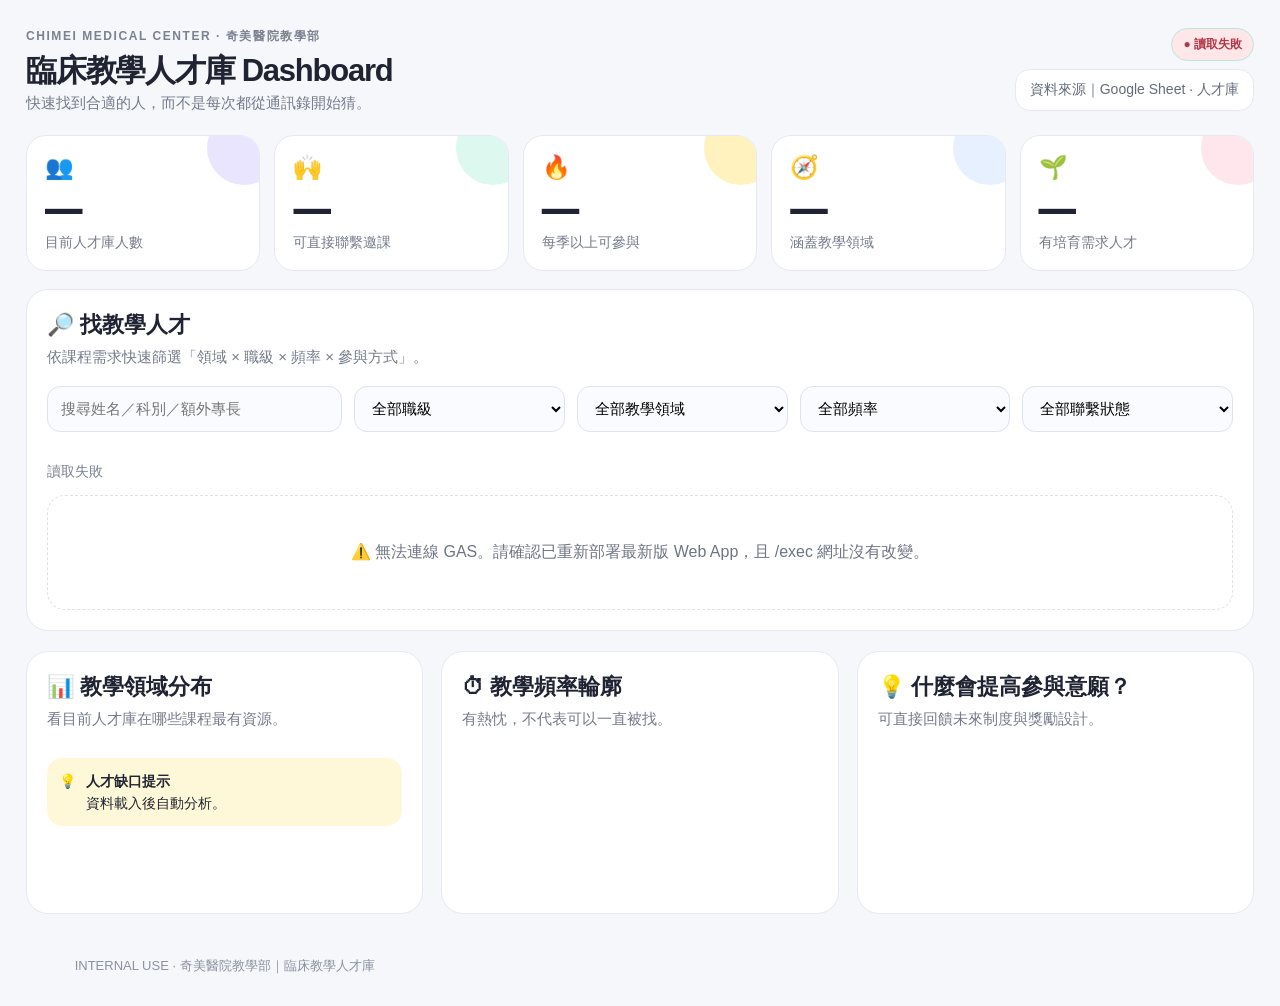
==== Dashboard.html @ 9d1da8ea "Create Dashboard.html" ====
<!doctype html>
<html lang="zh-Hant">
<head>
<meta charset="utf-8">
<meta name="viewport" content="width=device-width,initial-scale=1">
<title>臨床教學人才庫 Dashboard｜奇美醫院教學部</title>
<style>
:root{--bg:#f5f7fb;--card:#fff;--ink:#202432;--muted:#747b8a;--line:#e6e9f1;--pink:#ff5f87;--yellow:#ffd84d;--purple:#8b78ff;--blue:#659cff;--green:#3bbf93}
*{box-sizing:border-box}body{margin:0;background:var(--bg);color:var(--ink);font-family:-apple-system,BlinkMacSystemFont,"Noto Sans TC","PingFang TC","Microsoft JhengHei",sans-serif}button,input,select{font:inherit}
.shell{max-width:1500px;margin:auto;padding:26px}.topbar{display:flex;align-items:center;justify-content:space-between;gap:20px;margin-bottom:22px}.brand small{font-size:12px;letter-spacing:.13em;color:#7b8190;font-weight:800}.brand h1{font-size:31px;letter-spacing:-.04em;margin:5px 0 2px}.brand p{margin:0;color:var(--muted)}.sync{background:#fff;border:1px solid var(--line);border-radius:15px;padding:11px 14px;color:#646b79;font-size:13px}.live{display:inline-flex;align-items:center;gap:7px;background:#ddf8ef;color:#137e61;border:1px solid #b9e8d8;border-radius:999px;padding:7px 11px;font-weight:850;font-size:12px}
.kpis{display:grid;grid-template-columns:repeat(5,1fr);gap:14px;margin-bottom:18px}.kpi{background:#fff;border:1px solid var(--line);border-radius:20px;padding:18px;position:relative;overflow:hidden}.kpi:after{content:"";position:absolute;width:74px;height:74px;border-radius:50%;right:-22px;top:-25px;background:var(--tint,#f3edff)}.kpi .icon{font-size:23px}.kpi .num{font-size:34px;font-weight:950;letter-spacing:-.04em;margin:8px 0 1px}.kpi .lbl{color:var(--muted);font-size:13px}
.main{display:grid;grid-template-columns:1fr;gap:20px}.card{background:#fff;border:1px solid var(--line);border-radius:22px;padding:20px}.card h2{margin:0;font-size:19px}.card .desc{color:var(--muted);font-size:13px;margin:5px 0 17px}.filters{display:grid;grid-template-columns:1.5fr repeat(4,1fr);gap:10px;margin-bottom:14px}.field{width:100%;border:1px solid #dfe3ec;background:#fafbfe;border-radius:13px;padding:12px 13px;outline:none}.field:focus{border-color:#9aa7ff;box-shadow:0 0 0 3px #8b78ff15}.quick{display:flex;gap:8px;flex-wrap:wrap;margin-bottom:17px}.quick button{border:1px solid #e2e5ec;background:white;border-radius:999px;padding:8px 11px;color:#555d6c;cursor:pointer}.quick button:hover,.quick button.active{background:#252936;color:#fff;border-color:#252936}.countline{font-size:12px;color:#7a8190;margin:0 0 12px}
.talent-grid{display:grid;grid-template-columns:repeat(2,1fr);gap:12px}.person{border:1px solid var(--line);border-radius:18px;padding:16px;transition:.18s;background:linear-gradient(180deg,#fff,#fdfdff)}.person:hover{transform:translateY(-2px);box-shadow:0 10px 28px #22253a0c}.person-head{display:flex;justify-content:space-between;gap:12px;align-items:flex-start}.avatar{width:44px;height:44px;border-radius:15px;background:#e9e5ff;display:grid;place-items:center;font-size:19px;font-weight:900;flex:none}.who{display:flex;gap:11px}.who h3{font-size:17px;margin:1px 0}.who p{font-size:12px;color:var(--muted);margin:0}.status{font-size:11px;border-radius:999px;padding:6px 8px;font-weight:850;white-space:nowrap}.status.yes{background:#ddf8ef;color:#137e61}.status.pool{background:#efecff;color:#5c4fd0}.tags{display:flex;gap:6px;flex-wrap:wrap;margin:13px 0}.tag{font-size:11px;background:#f1f3f8;border-radius:999px;padding:6px 8px;color:#515866}.tag.hot{background:#fff0a9;color:#635000}.meta{display:grid;grid-template-columns:1fr 1fr;gap:8px;border-top:1px solid #eef0f5;padding-top:11px;color:#626978;font-size:12px}.meta b{display:block;color:#252936;margin-bottom:2px}.open{margin-top:12px;width:100%;border:0;background:#252936;color:white;border-radius:12px;padding:10px;font-weight:850;cursor:pointer}
.rightcol{display:contents}.barlist{display:grid;gap:13px}.barrow{display:grid;grid-template-columns:105px 1fr 38px;gap:9px;align-items:center;font-size:12px}.track{height:9px;background:#eff1f5;border-radius:999px;overflow:hidden}.fill{height:100%;width:var(--w);background:var(--c);border-radius:999px}.donutrow{display:flex;align-items:center;gap:22px}.donut{width:145px;height:145px;border-radius:50%;position:relative;flex:none}.donut:after{content:"";position:absolute;inset:28px;background:white;border-radius:50%}.legend{display:grid;gap:9px;font-size:12px}.leg{display:flex;gap:8px;align-items:center}.dot{width:9px;height:9px;border-radius:50%;background:var(--c)}
.actionbox{background:linear-gradient(135deg,#262b38,#34394a);color:white;border:0}.actionbox .desc{color:#c9cfde}.action-btns{display:grid;gap:9px}.action-btn{background:#ffffff12;border:1px solid #ffffff20;color:white;border-radius:13px;padding:12px;text-align:left;cursor:pointer}.action-btn b{display:block;margin-bottom:3px}.action-btn span{color:#cdd2df;font-size:12px}.insight{display:flex;gap:10px;align-items:flex-start;padding:12px;border-radius:15px;background:#fff8d8;margin-top:10px;font-size:12px;line-height:1.5}.insight b{display:block}.footer{text-align:center;color:#8b91a0;font-size:12px;padding:25px 0 5px}
.modal{position:fixed;inset:0;background:#1417229a;display:none;place-items:center;padding:18px;z-index:50}.modal.show{display:grid}.sheet{background:#fff;width:min(720px,100%);max-height:90vh;overflow:auto;border-radius:24px;padding:24px}.sheethead{display:flex;justify-content:space-between;gap:20px}.close{border:0;background:#f0f2f7;border-radius:50%;width:34px;height:34px;cursor:pointer}.profile-top{display:flex;gap:15px;align-items:center;margin:10px 0 19px}.bigavatar{width:62px;height:62px;border-radius:20px;background:#e9e5ff;display:grid;place-items:center;font-size:26px}.sections{display:grid;grid-template-columns:1fr 1fr;gap:12px}.mini{border:1px solid var(--line);border-radius:15px;padding:14px}.mini b{font-size:13px}.mini p{font-size:12px;line-height:1.55;color:#646b78;margin-bottom:0}.state{padding:46px 18px;text-align:center;border:1px dashed #dce1ea;border-radius:18px;color:#6e7583;grid-column:1/-1}.spinner{width:35px;height:35px;border:4px solid #e4e8f0;border-top-color:#ff5f87;border-radius:50%;margin:0 auto 12px;animation:spin .8s linear infinite}@keyframes spin{to{transform:rotate(360deg)}}
@media(max-width:1080px){.kpis{grid-template-columns:repeat(3,1fr)}.main{grid-template-columns:1fr}.filters{grid-template-columns:1fr 1fr}.talent-grid{grid-template-columns:1fr}}@media(max-width:640px){.shell{padding:16px}.topbar{align-items:flex-start;flex-direction:column}.kpis{grid-template-columns:1fr 1fr}.filters{grid-template-columns:1fr}.sections{grid-template-columns:1fr}.donutrow{flex-direction:column;align-items:flex-start}}

.analytics-grid{
  display:grid;
  grid-template-columns:repeat(3,minmax(0,1fr));
  gap:18px;
  align-items:stretch;
}
.analytics-grid .card{
  height:100%;
}
.card h2{
  font-size:22px !important;
  line-height:1.35;
}
.card .desc{
  font-size:15px !important;
  line-height:1.6;
}
.filters{
  grid-template-columns:1.4fr repeat(4,1fr) !important;
  gap:12px !important;
}
.field{
  font-size:15px;
  min-height:46px;
}
.quick button{
  font-size:14px;
  padding:9px 13px;
}
.countline{
  font-size:14px !important;
  margin-bottom:14px !important;
}
.person{
  padding:18px !important;
}
.who h3{
  font-size:19px !important;
}
.who p{
  font-size:14px !important;
  margin-top:3px !important;
}
.status{
  font-size:12px !important;
  padding:7px 9px !important;
}
.tag{
  font-size:13px !important;
  padding:7px 9px !important;
}
.meta{
  font-size:14px !important;
  line-height:1.55;
}
.open{
  font-size:15px;
  padding:11px !important;
}
.barrow{
  grid-template-columns:120px 1fr 42px !important;
  gap:10px !important;
  font-size:14px !important;
}
.legend{
  font-size:14px !important;
  line-height:1.55;
}
.insight{
  font-size:14px !important;
  line-height:1.6 !important;
}
.kpi .lbl{
  font-size:14px !important;
  line-height:1.45;
}
.kpi .num{
  font-size:36px !important;
}
.brand p{
  font-size:15px;
}
.sync{
  font-size:14px !important;
}
.footer{
  font-size:13px !important;
}
@media(max-width:1180px){
  .analytics-grid{grid-template-columns:1fr 1fr}
  .analytics-grid .card:last-child{grid-column:1/-1}
}
@media(max-width:760px){
  .analytics-grid{grid-template-columns:1fr}
  .analytics-grid .card:last-child{grid-column:auto}
}

</style>
</head>
<body>
<div class="shell">
  <div class="topbar">
    <div class="brand">
      <small>CHIMEI MEDICAL CENTER · 奇美醫院教學部</small>
      <h1>臨床教學人才庫 Dashboard</h1>
      <p>快速找到合適的人，而不是每次都從通訊錄開始猜。</p>
    </div>
    <div style="text-align:right">
      <span class="live" id="liveBadge">● 連線中</span>
      <div class="sync" style="margin-top:8px" id="syncText">資料來源｜Google Sheet · 人才庫</div>
    </div>
  </div>

  <div class="kpis">
    <div class="kpi" style="--tint:#e9e5ff"><div class="icon">👥</div><div class="num" id="kTotal">—</div><div class="lbl">目前人才庫人數</div></div>
    <div class="kpi" style="--tint:#ddf8ef"><div class="icon">🙌</div><div class="num" id="kContact">—</div><div class="lbl">可直接聯繫邀課</div></div>
    <div class="kpi" style="--tint:#fff2bf"><div class="icon">🔥</div><div class="num" id="kFrequent">—</div><div class="lbl">每季以上可參與</div></div>
    <div class="kpi" style="--tint:#e7f0ff"><div class="icon">🧭</div><div class="num" id="kTopics">—</div><div class="lbl">涵蓋教學領域</div></div>
    <div class="kpi" style="--tint:#ffe6ed"><div class="icon">🌱</div><div class="num" id="kTraining">—</div><div class="lbl">有培育需求人才</div></div>
  </div>

  <div class="main">
    <div class="card">
      <h2>🔎 找教學人才</h2>
      <p class="desc">依課程需求快速篩選「領域 × 職級 × 頻率 × 參與方式」。</p>
      <div class="filters">
        <input class="field" id="search" placeholder="搜尋姓名／科別／額外專長">
        <select class="field" id="role"><option value="">全部職級</option></select>
        <select class="field" id="topic"><option value="">全部教學領域</option></select>
        <select class="field" id="freq"><option value="">全部頻率</option></select>
        <select class="field" id="contact"><option value="">全部聯繫狀態</option></select>
      </div>
      <div class="quick" id="quickTopics"></div>
      <p class="countline" id="resultCount">正在讀取人才庫…</p>
      <div class="talent-grid" id="talentGrid"><div class="state"><div class="spinner"></div>正在讀取 Google Sheet 人才資料…</div></div>
    </div>

    <div class="analytics-grid">
      <div class="card">
        <h2>📊 教學領域分布</h2>
        <p class="desc">看目前人才庫在哪些課程最有資源。</p>
        <div class="barlist" id="topicBars"></div>
        <div class="insight" id="gapInsight">💡 <div><b>人才缺口提示</b>資料載入後自動分析。</div></div>
      </div>
      <div class="card">
        <h2>⏱ 教學頻率輪廓</h2>
        <p class="desc">有熱忱，不代表可以一直被找。</p>
        <div class="donutrow">
          <div class="donut" id="freqDonut"></div>
          <div class="legend" id="freqLegend"></div>
        </div>
      </div>
      <div class="card">
        <h2>💡 什麼會提高參與意願？</h2>
        <p class="desc">可直接回饋未來制度與獎勵設計。</p>
        <div class="barlist" id="motivationBars"></div>
    </div>
  <div class="footer">INTERNAL USE · 奇美醫院教學部｜臨床教學人才庫</div>
</div>

<div class="modal" id="modal" onclick="if(event.target===this)closeProfile()">
  <div class="sheet">
    <div class="sheethead"><div><small style="color:#7b8190;font-weight:800">TEACHING TALENT PROFILE</small><h2 style="margin:5px 0">教學人才卡</h2></div><button class="close" onclick="closeProfile()">✕</button></div>
    <div class="profile-top"><div class="bigavatar" id="mAvatar">🩺</div><div><h2 id="mName" style="margin:0"></h2><p id="mDept" style="margin:4px 0;color:#747b8a"></p><span class="status" id="mContact"></span></div></div>
    <div class="sections">
      <div class="mini"><b>🎯 教學領域</b><p id="mTopics"></p></div>
      <div class="mini"><b>💡 額外專長／想教主題</b><p id="mCustom"></p></div>
      <div class="mini"><b>🎤 希望參與方式</b><p id="mJoin"></p></div>
      <div class="mini"><b>⏱ 期待教學頻率</b><p id="mFreq"></p></div>
      <div class="mini"><b>🌱 希望培育技能</b><p id="mTrain"></p></div>
      <div class="mini"><b>✨ 提高參與意願因素</b><p id="mMot"></p></div>
      <div class="mini"><b>🗓 填答時間</b><p id="mTime"></p></div>
      <div class="mini"><b>📌 使用提醒</b><p>安排課程前，仍建議依主題與頻率再次確認當期可配合時段。</p></div>
    </div>
  </div>
</div>

<script>
const API_URL = 'https://script.google.com/macros/s/AKfycbxg-ohbmCrBs-RBcpm0IkPH-m2koSAw1t2fdsmryrv74HD_BaxfWlUa5rgxpLPPNWzjNA/exec';
const READ_KEY = 'XnXL0z8QZH8O8lpKlcupX5mOv_S9JFIxYjzWig';

const STANDARD_TOPICS = ['臨床技能','醫病溝通','六大核心能力','情境模擬','OSCE／臨床評量','UGY／PGY 帶教','急救／高風險情境','全人／醫學人文','創新教學'];
const TOPIC_ICONS = {'臨床技能':'🩺','醫病溝通':'💬','六大核心能力':'🧭','情境模擬':'🎭','OSCE／臨床評量':'🎯','UGY／PGY 帶教':'🧑‍⚕️','急救／高風險情境':'🚑','全人／醫學人文':'🧠','創新教學':'✨'};
const COLORS = ['#659cff','#ff6f91','#3bbf93','#8b78ff','#f6b53d','#65c7d0','#ef7d6b','#9eaf52','#5b6bc9'];

let talents = [];


function loadData() {
  window.__talentCallback = function(payload) {
    const script = document.getElementById('jsonp-loader');
    if (script) script.remove();

    if (!payload || !payload.success) {
      showError((payload && payload.message) || '人才庫讀取失敗。');
      return;
    }

    talents = Array.isArray(payload.data) ? payload.data : [];
    document.getElementById('liveBadge').textContent = '● 即時連線';
    document.getElementById('syncText').textContent = '資料來源｜Google Sheet · 人才庫　·　最後同步：' + (payload.updatedAt || '剛剛');
    initFilters();
    renderAll();
  };

  const script = document.createElement('script');
  script.id = 'jsonp-loader';
  script.src = API_URL + '?action=talents&key=' + encodeURIComponent(READ_KEY) + '&callback=__talentCallback&_=' + Date.now();
  script.onerror = function() {
    showError('無法連線 GAS。請確認已重新部署最新版 Web App，且 /exec 網址沒有改變。');
  };
  document.body.appendChild(script);
}

function showError(msg) {
  document.getElementById('liveBadge').textContent = '● 讀取失敗';
  document.getElementById('liveBadge').style.background = '#ffe6e9';
  document.getElementById('liveBadge').style.color = '#b23847';
  document.getElementById('talentGrid').innerHTML = '<div class="state">⚠️ ' + esc(msg) + '</div>';
  document.getElementById('resultCount').textContent = '讀取失敗';
}

function uniq(arr) { return [...new Set(arr.filter(Boolean))]; }

function initFilters() {
  fillSelect('role', uniq(talents.map(x=>x.role)));
  fillSelect('freq', uniq(talents.map(x=>x.frequency)));
  fillSelect('contact', uniq(talents.map(x=>x.contact)));
  const allTopics = uniq(talents.flatMap(x => x.topics || []));
  fillSelect('topic', allTopics);

  const quick = document.getElementById('quickTopics');
  quick.innerHTML = '';
  STANDARD_TOPICS.forEach(t => {
    if (allTopics.includes(t)) {
      const b = document.createElement('button');
      b.textContent = (TOPIC_ICONS[t] || '•') + ' ' + t.replace('OSCE／臨床評量','OSCE／EPA');
      b.dataset.topic = t;
      b.addEventListener('click', () => setTopic(t, b));
      quick.appendChild(b);
    }
  });
}

function fillSelect(id, values) {
  const sel = document.getElementById(id);
  const firstText = sel.options[0].textContent;
  sel.innerHTML = '<option value="">' + firstText + '</option>';
  values.sort((a,b)=>a.localeCompare(b,'zh-Hant')).forEach(v => {
    const op = document.createElement('option');
    op.value = v; op.textContent = v; sel.appendChild(op);
  });
}

function renderAll() {
  renderKPIs();
  renderTopics();
  renderFrequency();
  renderMotivations();
  filterCards();
}

function renderKPIs() {
  document.getElementById('kTotal').textContent = talents.length;
  document.getElementById('kContact').textContent = talents.filter(x => String(x.contact).includes('可以')).length;
  document.getElementById('kFrequent').textContent = talents.filter(x => /每季|每月/.test(String(x.frequency))).length;
  document.getElementById('kTopics').textContent = uniq(talents.flatMap(x => x.topics || [])).length;
  document.getElementById('kTraining').textContent = talents.filter(x => (x.trainings || []).length > 0).length;
}

function countItems(field) {
  const m = {};
  talents.forEach(x => (x[field] || []).forEach(v => m[v] = (m[v] || 0) + 1));
  return Object.entries(m).sort((a,b)=>b[1]-a[1]);
}

function renderTopics() {
  const counts = countItems('topics');
  const max = counts.length ? counts[0][1] : 1;
  const box = document.getElementById('topicBars');

  box.innerHTML = counts.slice(0,6).map(([name,n],i) => `
    <div class="barrow">
      <span>${esc(name)}</span>
      <div class="track"><div class="fill" style="--w:${Math.round(n/max*100)}%;--c:${COLORS[i%COLORS.length]}"></div></div>
      <b>${n}</b>
    </div>`).join('') || '<div class="state">尚無資料</div>';

  const standards = STANDARD_TOPICS.map(t => [t, talents.filter(x => (x.topics||[]).includes(t)).length]);
  standards.sort((a,b)=>a[1]-b[1]);
  const low = standards[0];
  document.getElementById('gapInsight').innerHTML =
    `💡 <div><b>人才缺口提示</b>${low ? '目前「' + esc(low[0]) + '」的人才相對較少（' + low[1] + ' 人），可作為下一波招募或培育觀察點。' : '目前尚無足夠資料。'}</div>`;
}

function renderFrequency() {
  const order = ['每月 1 次以上也可以','每季約 1 次','每年約 1–2 次','偶爾支援就好','先加入人才庫'];
  const counts = {};
  talents.forEach(x => counts[x.frequency || '未填'] = (counts[x.frequency || '未填'] || 0) + 1);

  const entries = order.filter(x => counts[x]).map(x => [x, counts[x]]);
  Object.entries(counts).forEach(x => { if (!order.includes(x[0])) entries.push(x); });

  const total = Math.max(1, talents.length);
  let start = 0;
  const parts = [];

  entries.forEach(([name,n],i) => {
    const pct = n/total*100;
    parts.push(`${COLORS[i%COLORS.length]} ${start}% ${start+pct}%`);
    start += pct;
  });

  document.getElementById('freqDonut').style.background = entries.length ? `conic-gradient(${parts.join(',')})` : '#eef0f4';
  document.getElementById('freqLegend').innerHTML = entries.map(([name,n],i) => {
    const pct = Math.round(n/total*100);
    return `<div class="leg"><i class="dot" style="--c:${COLORS[i%COLORS.length]}"></i>${esc(name)}　${pct}%</div>`;
  }).join('') || '尚無資料';
}

function renderMotivations() {
  const counts = countItems('motivations');
  const max = counts.length ? counts[0][1] : 1;
  document.getElementById('motivationBars').innerHTML = counts.slice(0,5).map(([name,n],i) => `
    <div class="barrow">
      <span>${esc(name)}</span>
      <div class="track"><div class="fill" style="--w:${Math.round(n/max*100)}%;--c:${COLORS[(i+2)%COLORS.length]}"></div></div>
      <b>${n}</b>
    </div>`).join('') || '<div class="state">尚無資料</div>';
}

function filterCards() {
  const q = document.getElementById('search').value.trim().toLowerCase();
  const role = document.getElementById('role').value;
  const topic = document.getElementById('topic').value;
  const freq = document.getElementById('freq').value;
  const contact = document.getElementById('contact').value;

  const filtered = talents.filter(x => {
    const hay = [x.name,x.dept,x.role,x.customTopic,...(x.topics||[]),...(x.joinRoles||[])].join(' ').toLowerCase();
    return (!q || hay.includes(q))
      && (!role || x.role === role)
      && (!topic || (x.topics || []).includes(topic))
      && (!freq || x.frequency === freq)
      && (!contact || x.contact === contact)
      ;
  });

  document.getElementById('resultCount').textContent = '目前顯示 ' + filtered.length + ' / ' + talents.length + ' 位人才';
  const grid = document.getElementById('talentGrid');

  if (!filtered.length) {
    grid.innerHTML = '<div class="state">沒有符合目前條件的人才。可以放寬篩選條件再看看。</div>';
    return;
  }

  grid.innerHTML = filtered.map(x => {
    const topics = (x.topics || []).slice(0,4);
    if (x.customTopic && topics.length < 4) topics.push('＋ ' + x.customTopic);

    const statusClass = String(x.contact).includes('可以') ? 'yes' : 'pool';
    const statusText = String(x.contact).includes('可以') ? '● 可聯繫' : '◌ 人才庫';

    return `
      <div class="person">
        <div class="person-head">
          <div class="who"><div class="avatar">${esc(firstChar(x.name))}</div>
          <div><h3>${esc(x.name || '未具名')}</h3><p>${esc(x.dept || '—')} · ${esc(x.role || '—')}</p></div></div>
          <span class="status ${statusClass}">${statusText}</span>
        </div>
        <div class="tags">${topics.map((t,j)=>`<span class="tag ${j===0?'hot':''}">${esc(t)}</span>`).join('')}</div>
        <div class="meta">
          <div><b>期待頻率</b>${esc(x.frequency || '—')}</div>
          <div><b>參與方式</b>${esc((x.joinRoles||[]).slice(0,2).join('、') || '—')}</div>
        </div>
        <button class="open" onclick="openProfileById('${jsEsc(x.submissionId)}')">查看人才卡 →</button>
      </div>`;
  }).join('');
}

function setTopic(topic, btn) {
    document.querySelectorAll('.quick button').forEach(x=>x.classList.remove('active'));
  if (btn) btn.classList.add('active');
  document.getElementById('topic').value = topic;
  filterCards();
}

document.getElementById('search').addEventListener('input', filterCards);
['role','topic','freq','contact'].forEach(id => document.getElementById(id).addEventListener('change', () => {
    filterCards();
}));

function openProfileById(id) {
  const x = talents.find(t => String(t.submissionId) === String(id));
  if (!x) return;

  document.getElementById('mAvatar').textContent = firstChar(x.name);
  document.getElementById('mName').textContent = x.name || '未具名';
  document.getElementById('mDept').textContent = (x.dept || '—') + ' · ' + (x.role || '—');
  document.getElementById('mTopics').textContent = (x.topics || []).join('、') || '—';
  document.getElementById('mCustom').textContent = x.customTopic || '—';
  document.getElementById('mJoin').textContent = (x.joinRoles || []).join('、') || '—';
  document.getElementById('mFreq').textContent = x.frequency || '—';
  document.getElementById('mTrain').textContent = (x.trainings || []).join('、') || '—';
  document.getElementById('mMot').textContent = (x.motivations || []).join('、') || '—';
  document.getElementById('mTime').textContent = x.submittedAt || '—';

  const c = document.getElementById('mContact');
  c.textContent = String(x.contact).includes('可以') ? '● 可直接聯繫' : '◌ 先加入人才庫';
  c.className = 'status ' + (String(x.contact).includes('可以') ? 'yes' : 'pool');

  document.getElementById('modal').classList.add('show');
}

function closeProfile() { document.getElementById('modal').classList.remove('show'); }
function firstChar(s) { s = String(s || '').trim(); return s ? s.charAt(0) : '人'; }
function esc(s) { return String(s == null ? '' : s).replace(/&/g,'&amp;').replace(/</g,'&lt;').replace(/>/g,'&gt;').replace(/"/g,'&quot;').replace(/'/g,'&#39;'); }
function jsEsc(s) { return String(s == null ? '' : s).replace(/\\/g,'\\\\').replace(/'/g,"\\'"); }

loadData();
</script>
</body>
</html>
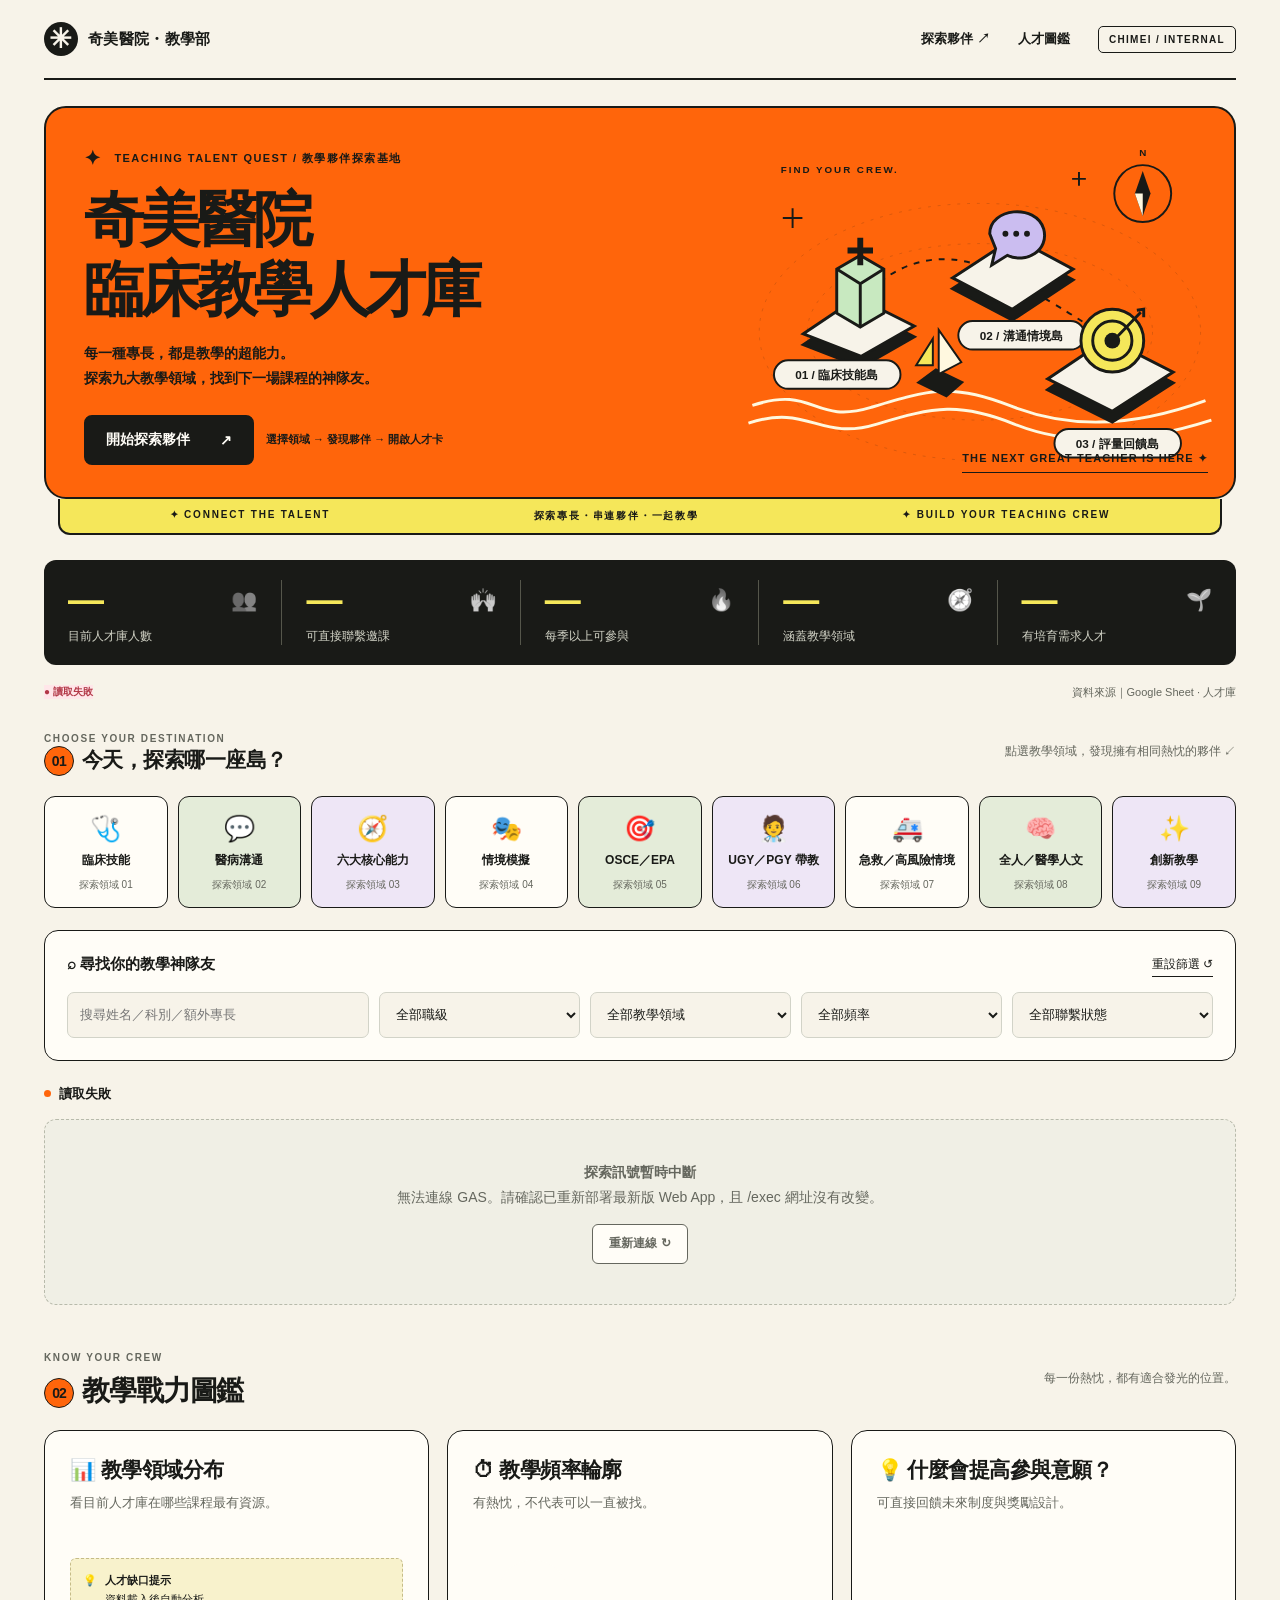
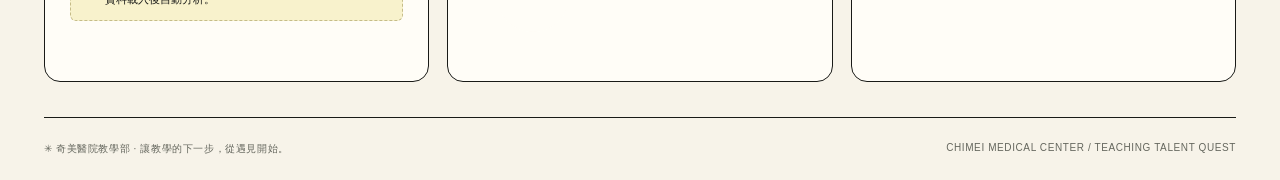
==== commit c21e1207: "Redesign teaching talent dashboard as an exploration experience" ====
--- a/Dashboard.html
+++ b/Dashboard.html
@@ -4,131 +4,239 @@
 <head>
 <meta charset="utf-8">
 <meta name="viewport" content="width=device-width,initial-scale=1">
-<title>臨床教學人才庫 Dashboard｜奇美醫院教學部</title>
+<title>奇美醫院臨床教學人才庫｜教學夥伴探索基地</title>
 <style>
-:root{--bg:#f5f7fb;--card:#fff;--ink:#202432;--muted:#747b8a;--line:#e6e9f1;--pink:#ff5f87;--yellow:#ffd84d;--purple:#8b78ff;--blue:#659cff;--green:#3bbf93}
-*{box-sizing:border-box}body{margin:0;background:var(--bg);color:var(--ink);font-family:-apple-system,BlinkMacSystemFont,"Noto Sans TC","PingFang TC","Microsoft JhengHei",sans-serif}button,input,select{font:inherit}
-.shell{max-width:1500px;margin:auto;padding:26px}.topbar{display:flex;align-items:center;justify-content:space-between;gap:20px;margin-bottom:22px}.brand small{font-size:12px;letter-spacing:.13em;color:#7b8190;font-weight:800}.brand h1{font-size:31px;letter-spacing:-.04em;margin:5px 0 2px}.brand p{margin:0;color:var(--muted)}.sync{background:#fff;border:1px solid var(--line);border-radius:15px;padding:11px 14px;color:#646b79;font-size:13px}.live{display:inline-flex;align-items:center;gap:7px;background:#ddf8ef;color:#137e61;border:1px solid #b9e8d8;border-radius:999px;padding:7px 11px;font-weight:850;font-size:12px}
-.kpis{display:grid;grid-template-columns:repeat(5,1fr);gap:14px;margin-bottom:18px}.kpi{background:#fff;border:1px solid var(--line);border-radius:20px;padding:18px;position:relative;overflow:hidden}.kpi:after{content:"";position:absolute;width:74px;height:74px;border-radius:50%;right:-22px;top:-25px;background:var(--tint,#f3edff)}.kpi .icon{font-size:23px}.kpi .num{font-size:34px;font-weight:950;letter-spacing:-.04em;margin:8px 0 1px}.kpi .lbl{color:var(--muted);font-size:13px}
-.main{display:grid;grid-template-columns:1fr;gap:20px}.card{background:#fff;border:1px solid var(--line);border-radius:22px;padding:20px}.card h2{margin:0;font-size:19px}.card .desc{color:var(--muted);font-size:13px;margin:5px 0 17px}.filters{display:grid;grid-template-columns:1.5fr repeat(4,1fr);gap:10px;margin-bottom:14px}.field{width:100%;border:1px solid #dfe3ec;background:#fafbfe;border-radius:13px;padding:12px 13px;outline:none}.field:focus{border-color:#9aa7ff;box-shadow:0 0 0 3px #8b78ff15}.quick{display:flex;gap:8px;flex-wrap:wrap;margin-bottom:17px}.quick button{border:1px solid #e2e5ec;background:white;border-radius:999px;padding:8px 11px;color:#555d6c;cursor:pointer}.quick button:hover,.quick button.active{background:#252936;color:#fff;border-color:#252936}.countline{font-size:12px;color:#7a8190;margin:0 0 12px}
-.talent-grid{display:grid;grid-template-columns:repeat(2,1fr);gap:12px}.person{border:1px solid var(--line);border-radius:18px;padding:16px;transition:.18s;background:linear-gradient(180deg,#fff,#fdfdff)}.person:hover{transform:translateY(-2px);box-shadow:0 10px 28px #22253a0c}.person-head{display:flex;justify-content:space-between;gap:12px;align-items:flex-start}.avatar{width:44px;height:44px;border-radius:15px;background:#e9e5ff;display:grid;place-items:center;font-size:19px;font-weight:900;flex:none}.who{display:flex;gap:11px}.who h3{font-size:17px;margin:1px 0}.who p{font-size:12px;color:var(--muted);margin:0}.status{font-size:11px;border-radius:999px;padding:6px 8px;font-weight:850;white-space:nowrap}.status.yes{background:#ddf8ef;color:#137e61}.status.pool{background:#efecff;color:#5c4fd0}.tags{display:flex;gap:6px;flex-wrap:wrap;margin:13px 0}.tag{font-size:11px;background:#f1f3f8;border-radius:999px;padding:6px 8px;color:#515866}.tag.hot{background:#fff0a9;color:#635000}.meta{display:grid;grid-template-columns:1fr 1fr;gap:8px;border-top:1px solid #eef0f5;padding-top:11px;color:#626978;font-size:12px}.meta b{display:block;color:#252936;margin-bottom:2px}.open{margin-top:12px;width:100%;border:0;background:#252936;color:white;border-radius:12px;padding:10px;font-weight:850;cursor:pointer}
-.rightcol{display:contents}.barlist{display:grid;gap:13px}.barrow{display:grid;grid-template-columns:105px 1fr 38px;gap:9px;align-items:center;font-size:12px}.track{height:9px;background:#eff1f5;border-radius:999px;overflow:hidden}.fill{height:100%;width:var(--w);background:var(--c);border-radius:999px}.donutrow{display:flex;align-items:center;gap:22px}.donut{width:145px;height:145px;border-radius:50%;position:relative;flex:none}.donut:after{content:"";position:absolute;inset:28px;background:white;border-radius:50%}.legend{display:grid;gap:9px;font-size:12px}.leg{display:flex;gap:8px;align-items:center}.dot{width:9px;height:9px;border-radius:50%;background:var(--c)}
-.actionbox{background:linear-gradient(135deg,#262b38,#34394a);color:white;border:0}.actionbox .desc{color:#c9cfde}.action-btns{display:grid;gap:9px}.action-btn{background:#ffffff12;border:1px solid #ffffff20;color:white;border-radius:13px;padding:12px;text-align:left;cursor:pointer}.action-btn b{display:block;margin-bottom:3px}.action-btn span{color:#cdd2df;font-size:12px}.insight{display:flex;gap:10px;align-items:flex-start;padding:12px;border-radius:15px;background:#fff8d8;margin-top:10px;font-size:12px;line-height:1.5}.insight b{display:block}.footer{text-align:center;color:#8b91a0;font-size:12px;padding:25px 0 5px}
-.modal{position:fixed;inset:0;background:#1417229a;display:none;place-items:center;padding:18px;z-index:50}.modal.show{display:grid}.sheet{background:#fff;width:min(720px,100%);max-height:90vh;overflow:auto;border-radius:24px;padding:24px}.sheethead{display:flex;justify-content:space-between;gap:20px}.close{border:0;background:#f0f2f7;border-radius:50%;width:34px;height:34px;cursor:pointer}.profile-top{display:flex;gap:15px;align-items:center;margin:10px 0 19px}.bigavatar{width:62px;height:62px;border-radius:20px;background:#e9e5ff;display:grid;place-items:center;font-size:26px}.sections{display:grid;grid-template-columns:1fr 1fr;gap:12px}.mini{border:1px solid var(--line);border-radius:15px;padding:14px}.mini b{font-size:13px}.mini p{font-size:12px;line-height:1.55;color:#646b78;margin-bottom:0}.state{padding:46px 18px;text-align:center;border:1px dashed #dce1ea;border-radius:18px;color:#6e7583;grid-column:1/-1}.spinner{width:35px;height:35px;border:4px solid #e4e8f0;border-top-color:#ff5f87;border-radius:50%;margin:0 auto 12px;animation:spin .8s linear infinite}@keyframes spin{to{transform:rotate(360deg)}}
-@media(max-width:1080px){.kpis{grid-template-columns:repeat(3,1fr)}.main{grid-template-columns:1fr}.filters{grid-template-columns:1fr 1fr}.talent-grid{grid-template-columns:1fr}}@media(max-width:640px){.shell{padding:16px}.topbar{align-items:flex-start;flex-direction:column}.kpis{grid-template-columns:1fr 1fr}.filters{grid-template-columns:1fr}.sections{grid-template-columns:1fr}.donutrow{flex-direction:column;align-items:flex-start}}
-
-.analytics-grid{
-  display:grid;
-  grid-template-columns:repeat(3,minmax(0,1fr));
-  gap:18px;
-  align-items:stretch;
-}
-.analytics-grid .card{
-  height:100%;
-}
-.card h2{
-  font-size:22px !important;
-  line-height:1.35;
-}
-.card .desc{
-  font-size:15px !important;
-  line-height:1.6;
-}
-.filters{
-  grid-template-columns:1.4fr repeat(4,1fr) !important;
-  gap:12px !important;
-}
-.field{
-  font-size:15px;
-  min-height:46px;
-}
-.quick button{
-  font-size:14px;
-  padding:9px 13px;
-}
-.countline{
-  font-size:14px !important;
-  margin-bottom:14px !important;
-}
-.person{
-  padding:18px !important;
-}
-.who h3{
-  font-size:19px !important;
-}
-.who p{
-  font-size:14px !important;
-  margin-top:3px !important;
-}
-.status{
-  font-size:12px !important;
-  padding:7px 9px !important;
-}
-.tag{
-  font-size:13px !important;
-  padding:7px 9px !important;
-}
-.meta{
-  font-size:14px !important;
-  line-height:1.55;
-}
-.open{
-  font-size:15px;
-  padding:11px !important;
-}
-.barrow{
-  grid-template-columns:120px 1fr 42px !important;
-  gap:10px !important;
-  font-size:14px !important;
-}
-.legend{
-  font-size:14px !important;
-  line-height:1.55;
-}
-.insight{
-  font-size:14px !important;
-  line-height:1.6 !important;
-}
-.kpi .lbl{
-  font-size:14px !important;
-  line-height:1.45;
-}
-.kpi .num{
-  font-size:36px !important;
-}
-.brand p{
-  font-size:15px;
-}
-.sync{
-  font-size:14px !important;
-}
-.footer{
-  font-size:13px !important;
-}
-@media(max-width:1180px){
-  .analytics-grid{grid-template-columns:1fr 1fr}
-  .analytics-grid .card:last-child{grid-column:1/-1}
-}
-@media(max-width:760px){
-  .analytics-grid{grid-template-columns:1fr}
-  .analytics-grid .card:last-child{grid-column:auto}
+:root{--bg:#f7f3e9;--card:#fffdf7;--ink:#191a17;--muted:#65675e;--line:#d9d8cd;--orange:#ff650b;--yellow:#f5e75a;--green:#c8e9c0;--pink:#ffc9d0;--purple:#cbbdf0;--blue:#92bbf0}
+
+*{box-sizing:border-box}
+html{scroll-behavior:smooth;scroll-padding-top:24px}
+body{margin:0;background:var(--bg);color:var(--ink);font-family:-apple-system,BlinkMacSystemFont,"Noto Sans TC","PingFang TC","Microsoft JhengHei",sans-serif}
+button,input,select{font:inherit}
+button,a,input,select{-webkit-tap-highlight-color:transparent}
+button,a{touch-action:manipulation}
+button{cursor:pointer}
+a{color:inherit}
+button:focus-visible,a:focus-visible,input:focus-visible,select:focus-visible{outline:3px solid #2168ba;outline-offset:4px}
+button:disabled{cursor:wait}
+button{color:inherit}
+.shell{max-width:1500px;margin:auto;padding:0 44px}
+.masthead{display:flex;align-items:center;justify-content:space-between;padding:22px 0;gap:20px;border-bottom:2px solid var(--ink)}
+.wordmark{display:flex;align-items:center;gap:10px;text-decoration:none;font-size:15px;font-weight:900;letter-spacing:.02em}
+.brand-icon{display:grid;place-items:center;background:var(--ink);color:var(--bg);width:34px;height:34px;font-size:27px;border-radius:50%}
+.masthead nav{display:flex;gap:28px;align-items:center;font-size:13px;font-weight:800}
+.masthead nav a{text-decoration:none}
+.masthead nav a:hover{text-decoration:underline;text-underline-offset:6px}
+.internal{font-size:10px;letter-spacing:.13em;border:1px solid;padding:7px 10px;border-radius:5px}
+.topbar{position:relative;background:var(--orange);border:2px solid var(--ink);border-radius:22px;margin:26px 0 0;overflow:hidden;min-height:378px;display:grid;grid-template-columns:1.3fr 1fr}
+.brand{position:relative;z-index:1;padding:38px 38px 32px}
+.brand small{display:inline-flex;gap:12px;align-items:center;font-size:11px;letter-spacing:.13em;font-weight:900}
+.brand small:before{content:"✦";font-size:20px}
+.brand h1{font-size:clamp(40px,4.7vw,68px);line-height:1.16;letter-spacing:-.06em;margin:15px 0 16px;font-weight:950}
+.brand h1 span{display:block}
+.brand p{max-width:380px;font-size:14px;line-height:1.8;margin:0 0 24px;font-weight:600}
+.hero-actions{display:flex;gap:12px;align-items:center;flex-wrap:wrap}
+.hero-cta{display:inline-flex;align-items:center;gap:30px;text-decoration:none;background:var(--ink);color:#fffdf7;padding:14px 20px;border-radius:8px;font-size:14px;font-weight:800;border:2px solid var(--ink);transition:transform .2s,box-shadow .2s}
+.hero-cta:hover{transform:translate(-2px,-2px);box-shadow:4px 4px 0 #fff4d6}
+.hero-note{font-size:11px;font-weight:700}
+.expedition{position:relative;min-width:0;display:flex;align-items:center;justify-content:center;overflow:hidden}
+.expedition svg{width:100%;max-width:510px;height:auto;overflow:visible}
+.map-label{font-size:11px;font-weight:800;letter-spacing:.1em;position:absolute;bottom:24px;right:26px;border-bottom:1px solid;padding-bottom:7px}
+.marquee{border:2px solid var(--ink);border-top:0;display:flex;justify-content:space-around;gap:20px;padding:10px 18px;font-size:10px;font-weight:900;letter-spacing:.18em;background:var(--yellow);border-radius:0 0 12px 12px;margin:0 14px}
+.kpis{display:grid;grid-template-columns:repeat(5,minmax(0,1fr));background:var(--ink);color:var(--bg);margin:25px 0 38px;border-radius:12px;padding:20px 0}
+.kpi{padding:0 24px;border-right:1px solid #55564b;position:relative;display:grid;grid-template-columns:1fr auto;align-items:center;gap:2px}
+.kpi:last-child{border:0}
+.kpi .icon{grid-column:2;grid-row:1;font-size:21px;filter:grayscale(1)}
+.kpi .num{font-size:36px;font-weight:900;line-height:1.1;font-variant-numeric:tabular-nums;color:var(--yellow)}
+.kpi .lbl{font-size:12px;color:#d3d4c7;grid-column:1/-1;margin-top:6px}
+.section-heading{display:flex;justify-content:space-between;align-items:center;gap:16px;margin-bottom:20px}
+.section-heading h2{font-size:28px;margin:7px 0 0;letter-spacing:-.04em}
+.eyebrow{font-size:10px;letter-spacing:.16em;font-weight:900;color:var(--muted)}
+.step-badge{display:inline-grid;place-items:center;width:30px;height:30px;border-radius:50%;background:var(--orange);color:var(--ink);margin-right:8px;font-size:14px;vertical-align:middle;border:1.5px solid}
+.main{display:grid;gap:42px}
+.card{background:var(--card);border:1.5px solid var(--ink);border-radius:16px;padding:25px;min-width:0}
+.explorer{background:transparent;border:0;padding:0}
+.card h2{margin:0;font-size:21px;letter-spacing:-.025em}
+.card .desc{color:var(--muted);font-size:13px;line-height:1.7;margin:8px 0 22px}
+.mission-note{font-size:12px;color:var(--muted)}
+.filter-panel{border:1.5px solid var(--ink);border-radius:14px;background:#fffdf7;padding:22px;margin-top:22px}
+.filter-title{display:flex;justify-content:space-between;align-items:center;gap:15px;margin-bottom:15px}
+.filter-title b{font-size:15px}
+.reset{border:0;border-bottom:1px solid var(--ink);padding:3px 0;background:transparent;font-size:12px}
+.filters{display:grid;grid-template-columns:1.5fr repeat(4,minmax(0,1fr));gap:10px}
+.field{width:100%;min-width:0;border:1px solid #d2d3c8;background:var(--bg);border-radius:7px;padding:12px;font-size:13px;min-height:46px;color:var(--ink)}
+.field:focus{border-color:var(--ink)}
+.quick{display:grid;grid-template-columns:repeat(9,minmax(0,1fr));gap:10px}
+.quick button{position:relative;border:1.5px solid var(--ink);background:var(--card);border-radius:11px;padding:16px 5px 12px;min-height:112px;display:flex;flex-direction:column;align-items:center;gap:9px;transition:transform .18s,box-shadow .18s;font-size:12px;font-weight:800}
+.quick button:nth-child(3n+2){background:#e4ecd9}
+.quick button:nth-child(3n){background:#eee6f6}
+.quick button:hover{transform:translateY(-4px);box-shadow:0 4px 0 var(--ink)}
+.quick button.active{background:var(--yellow);box-shadow:3px 3px 0 var(--ink);transform:translate(-2px,-2px)}
+.topic-symbol{font-size:25px;line-height:1.2}
+.topic-count{font-size:10px;font-weight:500;color:var(--muted)}
+.quick button.active .topic-count{color:var(--ink)}
+.countline{font-size:13px;font-weight:700;margin:24px 0 16px;display:flex;gap:8px;align-items:center}
+.countline:before{content:"";width:7px;height:7px;border-radius:50%;background:var(--orange)}
+.talent-grid{display:grid;grid-template-columns:repeat(3,minmax(0,1fr));gap:18px}
+.person{position:relative;border:1.5px solid var(--ink);border-radius:13px;padding:22px 20px 18px;background:var(--card);transition:transform .2s,box-shadow .2s;overflow:hidden;display:flex;flex-direction:column}
+.person:before{content:"";position:absolute;top:0;left:0;right:0;height:6px;background:var(--card-accent,var(--green))}
+.person:nth-child(3n+2){--card-accent:var(--purple)}
+.person:nth-child(3n){--card-accent:var(--yellow)}
+.person:hover{transform:translateY(-4px);box-shadow:5px 5px 0 var(--ink)}
+.person-head{display:flex;justify-content:space-between;gap:8px;align-items:flex-start}
+.who{display:flex;gap:10px;min-width:0}
+.avatar,.bigavatar{width:44px;height:48px;clip-path:polygon(0 0,100% 0,100% 80%,50% 100%,0 80%);background:var(--card-accent,var(--green));display:grid;place-items:center;padding-bottom:5px;font-size:21px;font-weight:900;flex:none}
+.who h3{font-size:19px;margin:0 0 5px}
+.who p{font-size:12px;line-height:1.6;color:var(--muted);margin:0}
+.status{font-size:10px;border-radius:5px;padding:5px 7px;font-weight:800;white-space:nowrap;border:1px solid transparent}
+.status.yes{background:#e1edd9;color:#315637}
+.status.pool{background:#eee7f8;color:#655184}
+.tags{display:flex;gap:6px;flex-wrap:wrap;margin:18px 0;min-height:28px}
+.tag{font-size:11px;border:1px solid #d9dacd;border-radius:4px;padding:5px 7px;color:#51574c;background:#f4f3ed}
+.tag.hot{background:#fff0b0;border-color:#e2cf7d;color:#65501e}
+.meta{display:grid;grid-template-columns:1fr 1fr;gap:12px;border-top:1px dashed #cbcdc0;padding-top:14px;color:var(--muted);font-size:12px;line-height:1.7;margin-top:auto}
+.meta b{display:block;font-size:10px;font-weight:700;letter-spacing:.05em;color:var(--ink);margin-bottom:3px}
+.open{margin-top:18px;width:100%;border:1.5px solid var(--ink);background:var(--card);border-radius:6px;padding:11px;font-weight:800;font-size:12px;text-align:left;display:flex;justify-content:space-between}
+.open:hover{background:var(--ink);color:var(--card)}
+.analytics-grid{display:grid;grid-template-columns:repeat(3,minmax(0,1fr));gap:18px}
+.barlist{display:grid;gap:17px}
+.barrow{display:grid;grid-template-columns:105px minmax(0,1fr) 24px;gap:9px;align-items:center;font-size:11px}
+.barrow b{text-align:right}
+.track{height:10px;background:#eae9df;border-radius:3px;overflow:hidden}
+.fill{height:100%;width:var(--w);background:var(--c);border-radius:3px}
+.donutrow{display:flex;align-items:center;gap:18px;flex-wrap:wrap}
+.donut{width:120px;height:120px;border-radius:50%;position:relative;flex:none;transform:rotate(-90deg)}
+.donut:after{content:"";position:absolute;inset:24px;background:var(--card);border-radius:50%}
+.legend{display:grid;gap:10px;font-size:11px}
+.leg{display:flex;gap:7px;align-items:center}
+.dot{width:9px;height:9px;border-radius:2px;background:var(--c);flex:none}
+.insight{display:flex;gap:8px;padding:12px;border:1px dashed #c5bc88;border-radius:6px;background:#f8f2cc;margin-top:22px;font-size:11px;line-height:1.7}
+.insight b{display:block}
+.footer{display:flex;justify-content:space-between;gap:15px;color:var(--muted);font-size:10px;letter-spacing:.06em;padding:24px 0;border-top:1.5px solid var(--ink);margin-top:35px}
+.connection{display:flex;justify-content:space-between;align-items:center;gap:10px;flex-wrap:wrap;margin:-18px 0 28px;font-size:11px}
+.sync{color:var(--muted);font-size:11px}
+.live{font-size:10px;font-weight:800;color:#325a3e;display:inline-flex;align-items:center;gap:6px}
+.modal{position:fixed;inset:0;background:#191a17bb;backdrop-filter:blur(5px);display:none;place-items:center;padding:18px;z-index:50}
+.modal.show{display:grid}
+.sheet{background:var(--bg);border:2px solid var(--ink);box-shadow:8px 8px 0 var(--orange);width:min(720px,100%);max-height:90dvh;overflow:auto;border-radius:18px;padding:28px}
+.sheethead{display:flex;justify-content:space-between;gap:20px;border-bottom:1.5px solid;padding-bottom:18px}
+.close{border:1.5px solid;background:var(--yellow);border-radius:50%;width:36px;height:36px;flex:none}
+.profile-top{display:flex;gap:15px;align-items:center;margin:24px 0}
+.bigavatar{width:62px;height:70px;font-size:28px}
+.sections{display:grid;grid-template-columns:1fr 1fr;gap:12px}
+.mini{border:1px solid #d3d2c6;border-radius:9px;padding:15px;background:var(--card)}
+.mini b{font-size:12px}
+.mini p{font-size:13px;line-height:1.7;color:var(--muted);margin-bottom:0;overflow-wrap:anywhere}
+.state{padding:40px 20px;text-align:center;border:1.5px dashed #b8baab;background:#f0efe5;border-radius:12px;color:var(--muted);grid-column:1/-1;font-size:14px;line-height:1.8}
+.spinner{width:30px;height:30px;border:3px solid #d9dacd;border-top-color:var(--orange);border-radius:50%;margin:0 auto 14px;animation:spin .8s linear infinite}
+@keyframes spin{to{transform:rotate(360deg)}
+}
+.retry{border:1.5px solid;background:var(--card);border-radius:6px;padding:8px 16px;margin-top:14px;font-weight:700;font-size:12px}
+.person h3,.meta,.tags{overflow-wrap:anywhere}
+
+@media(min-width:1500px){.brand h1{font-size:70px}
+}
+@media(max-width:1180px){.shell{padding:0 28px}
+.brand{padding:30px}
+.quick{grid-template-columns:repeat(5,minmax(0,1fr))}
+.talent-grid{grid-template-columns:repeat(2,minmax(0,1fr))}
+.analytics-grid{grid-template-columns:1fr 1fr}
+.analytics-grid .card:last-child{grid-column:1/-1}
+.filters{grid-template-columns:repeat(2,minmax(0,1fr))}
+.filters input{grid-column:1/-1}
+.kpi{padding:0 17px}
+.kpi .icon{display:none}
+}
+@media(max-width:760px){.shell{padding:0 18px}
+.masthead{padding:16px 0}
+.masthead nav{gap:16px;font-size:12px}
+.internal{display:none}
+.wordmark{font-size:12px}
+.brand-icon{width:28px;height:28px;font-size:22px}
+.topbar{grid-template-columns:1fr;margin-top:18px;border-radius:15px}
+.brand{padding:27px 24px 10px}
+.brand h1{font-size:clamp(36px,8.5vw,56px);letter-spacing:-.05em;margin-top:16px}
+.brand small{font-size:9px}
+.brand p{font-size:13px;max-width:100%}
+.expedition{height:225px}
+.expedition svg{max-width:350px}
+.map-label{display:none}
+.marquee{font-size:8px;letter-spacing:.1em;padding:8px}
+.marquee span:last-child{display:none}
+.kpis{grid-template-columns:repeat(6,minmax(0,1fr));padding:14px 4px;row-gap:20px;margin:20px 0 32px}
+.kpi{grid-column:span 2;padding:0 14px}
+.kpi:nth-child(3){border:0}
+.kpi:nth-child(n+4){grid-column:span 3}
+.kpi .num{font-size:29px}
+.kpi .lbl{font-size:10px}
+.connection{align-items:flex-start}
+.sync{max-width:75%;line-height:1.6;font-size:10px}
+.section-heading h2{font-size:24px}
+.mission-note{display:none}
+.quick{grid-template-columns:repeat(3,minmax(0,1fr));gap:8px}
+.quick button{min-height:108px;padding:14px 5px 10px;font-size:11px}
+.topic-symbol{font-size:24px}
+.filter-panel{padding:16px}
+.filters{gap:8px}
+.field{font-size:12px;padding:11px 8px}
+.talent-grid,.analytics-grid{grid-template-columns:1fr}
+.analytics-grid .card:last-child{grid-column:auto}
+.section-heading{margin-bottom:18px}
+.card{padding:21px}
+.person{padding:22px 18px 18px}
+.footer{line-height:1.8;flex-direction:column}
+.sections{grid-template-columns:1fr}
+.sheet{padding:20px}
+.main{gap:32px}
+}
+@media(prefers-reduced-motion:reduce){html{scroll-behavior:auto}
+*,*:before,*:after{animation:none!important;transition:none!important}
 }
 
 </style>
 </head>
 <body>
 <div class="shell">
-  <div class="topbar">
+  <header class="masthead">
+    <a class="wordmark" href="#"><span class="brand-icon" aria-hidden="true">✳</span> 奇美醫院・教學部</a>
+    <nav aria-label="主要導覽"><a href="#explore">探索夥伴 ↗</a><a href="#insights">人才圖鑑</a><span class="internal">CHIMEI / INTERNAL</span></nav>
+  </header>
+  <section class="topbar" aria-labelledby="pageTitle">
     <div class="brand">
-      <small>CHIMEI MEDICAL CENTER · 奇美醫院教學部</small>
-      <h1>臨床教學人才庫 Dashboard</h1>
-      <p>快速找到合適的人，而不是每次都從通訊錄開始猜。</p>
+      <small>TEACHING TALENT QUEST / 教學夥伴探索基地</small>
+      <h1 id="pageTitle"><span>奇美醫院</span><span>臨床教學人才庫</span></h1>
+      <p>每一種專長，都是教學的超能力。<br>探索九大教學領域，找到下一場課程的神隊友。</p>
+      <div class="hero-actions"><a class="hero-cta" href="#explore">開始探索夥伴 <span aria-hidden="true">↗</span></a><span class="hero-note">選擇領域 → 發現夥伴 → 開啟人才卡</span></div>
     </div>
-    <div style="text-align:right">
-      <span class="live" id="liveBadge">● 連線中</span>
-      <div class="sync" style="margin-top:8px" id="syncText">資料來源｜Google Sheet · 人才庫</div>
+    <div class="expedition" aria-hidden="true">
+      <svg viewBox="0 0 520 370" fill="none" xmlns="http://www.w3.org/2000/svg">
+        <ellipse cx="264" cy="215" rx="225" ry="131" stroke="#191a17" stroke-opacity=".16" stroke-dasharray="3 7"/>
+        <ellipse cx="264" cy="215" rx="176" ry="90" stroke="#191a17" stroke-opacity=".16" stroke-dasharray="3 7"/>
+        <path d="M32 290C96 269 93 310 153 292S236 267 294 290 414 314 494 285M28 308C90 288 100 327 159 309S244 287 299 309 419 331 500 305" stroke="#fff8df" stroke-width="3"/>
+        <path d="M126 201Q197 107 293 160T400 230" stroke="#191a17" stroke-width="2" stroke-dasharray="6 7"/>
+        <path d="M84 228L139 191 197 220 143 251Z" fill="#191a17" stroke="#191a17" stroke-width="3"/>
+        <path d="M84 217L139 180 197 209 143 240Z" fill="#f7f3e9" stroke="#191a17" stroke-width="3"/>
+        <path d="M118 196V151L142 137 166 151V196L142 210Z" fill="#c8e9c0" stroke="#191a17" stroke-width="3"/>
+        <path d="M118 151L142 166 166 151M142 166V210" stroke="#191a17" stroke-width="3"/>
+        <path d="M142 147V119M129 132H155" stroke="#191a17" stroke-width="6"/>
+        <rect x="54" y="244" width="129" height="29" rx="14.5" fill="#f7f3e9" stroke="#191a17" stroke-width="2"/><text x="118" y="263" text-anchor="middle" fill="#191a17" font-size="12" font-weight="800">01 / 臨床技能島</text>
+        <path d="M236 171L299 130 359 162 297 203Z" fill="#191a17" stroke="#191a17" stroke-width="3"/>
+        <path d="M236 160L299 119 359 151 297 192Z" fill="#f7f3e9" stroke="#191a17" stroke-width="3"/>
+        <path d="M274 115C274 88 321 84 329 110 335 132 311 146 292 137L276 147 280 130Z" fill="#cbbdf0" stroke="#191a17" stroke-width="3"/>
+        <circle cx="290" cy="115" r="3" fill="#191a17"/><circle cx="301" cy="115" r="3" fill="#191a17"/><circle cx="312" cy="115" r="3" fill="#191a17"/>
+        <rect x="242" y="204" width="129" height="29" rx="14.5" fill="#f7f3e9" stroke="#191a17" stroke-width="2"/><text x="306" y="223" text-anchor="middle" fill="#191a17" font-size="12" font-weight="800">02 / 溝通情境島</text>
+        <path d="M333 274L394 233 461 267 399 307Z" fill="#191a17" stroke="#191a17" stroke-width="3"/>
+        <path d="M333 263L394 222 461 256 399 296Z" fill="#f7f3e9" stroke="#191a17" stroke-width="3"/>
+        <circle cx="399" cy="224" r="32" fill="#f5e75a" stroke="#191a17" stroke-width="3"/><circle cx="399" cy="224" r="20" stroke="#191a17" stroke-width="3"/><circle cx="399" cy="224" r="8" fill="#191a17"/><path d="M400 224L428 195M424 193L431 192 431 200" stroke="#191a17" stroke-width="3"/>
+        <rect x="340" y="314" width="129" height="29" rx="14.5" fill="#f7f3e9" stroke="#191a17" stroke-width="2"/><text x="404" y="333" text-anchor="middle" fill="#191a17" font-size="12" font-weight="800">03 / 評量回饋島</text>
+        <path d="M219 252L248 266 230 282 199 267Z" fill="#191a17"/><path d="M222 258V213L245 246Z" fill="#fff8df" stroke="#191a17" stroke-width="2"/><path d="M216 249V222L199 249Z" fill="#f5e75a" stroke="#191a17" stroke-width="2"/>
+        <circle cx="430" cy="74" r="29" stroke="#191a17" stroke-width="2"/><path d="M430 51L438 74 430 97 422 74Z" fill="#191a17"/><path d="M430 74L422 74 430 97Z" fill="#fff8df"/><text x="430" y="36" text-anchor="middle" fill="#191a17" font-size="10" font-weight="800">N</text>
+        <path d="M73 89V109M63 99H83M365 52V66M358 59H372" stroke="#191a17" stroke-width="2"/>
+        <text x="61" y="53" fill="#191a17" font-size="10" font-weight="800" letter-spacing="2">FIND YOUR CREW.</text>
+      </svg>
+      <span class="map-label">THE NEXT GREAT TEACHER IS HERE ✦</span>
     </div>
-  </div>
+  </section>
+  <div class="marquee" aria-hidden="true"><span>✦ CONNECT THE TALENT</span><span>探索專長・串連夥伴・一起教學</span><span>✦ BUILD YOUR TEACHING CREW</span></div>
 
   <div class="kpis">
     <div class="kpi" style="--tint:#e9e5ff"><div class="icon">👥</div><div class="num" id="kTotal">—</div><div class="lbl">目前人才庫人數</div></div>
@@ -138,22 +246,27 @@
     <div class="kpi" style="--tint:#ffe6ed"><div class="icon">🌱</div><div class="num" id="kTraining">—</div><div class="lbl">有培育需求人才</div></div>
   </div>
 
+  <div class="connection"><span class="live" id="liveBadge" role="status">● 連線中</span><span class="sync" id="syncText">資料來源｜Google Sheet · 人才庫</span></div>
   <div class="main">
-    <div class="card">
-      <h2>🔎 找教學人才</h2>
-      <p class="desc">依課程需求快速篩選「領域 × 職級 × 頻率 × 參與方式」。</p>
+    <section class="card explorer" id="explore" aria-labelledby="exploreTitle">
+      <div class="section-heading"><div><span class="eyebrow">CHOOSE YOUR DESTINATION</span><h2 id="exploreTitle"><span class="step-badge">01</span>今天，探索哪一座島？</h2></div><span class="mission-note">點選教學領域，發現擁有相同熱忱的夥伴 ↙</span></div>
+      <div class="quick" id="quickTopics" aria-label="教學領域快速篩選"></div>
+      <div class="filter-panel">
+      <div class="filter-title"><b>⌕ 尋找你的教學神隊友</b><button class="reset" id="resetFilters" type="button">重設篩選 ↺</button></div>
       <div class="filters">
-        <input class="field" id="search" placeholder="搜尋姓名／科別／額外專長">
-        <select class="field" id="role"><option value="">全部職級</option></select>
-        <select class="field" id="topic"><option value="">全部教學領域</option></select>
-        <select class="field" id="freq"><option value="">全部頻率</option></select>
-        <select class="field" id="contact"><option value="">全部聯繫狀態</option></select>
+        <input class="field" aria-label="搜尋姓名、科別或專長" id="search" placeholder="搜尋姓名／科別／額外專長">
+        <select class="field" aria-label="職級" id="role"><option value="">全部職級</option></select>
+        <select class="field" aria-label="教學領域" id="topic"><option value="">全部教學領域</option></select>
+        <select class="field" aria-label="參與頻率" id="freq"><option value="">全部頻率</option></select>
+        <select class="field" aria-label="聯繫狀態" id="contact"><option value="">全部聯繫狀態</option></select>
       </div>
-      <div class="quick" id="quickTopics"></div>
-      <p class="countline" id="resultCount">正在讀取人才庫…</p>
+      </div>
+      <p class="countline" id="resultCount" role="status" aria-live="polite">正在讀取人才庫…</p>
       <div class="talent-grid" id="talentGrid"><div class="state"><div class="spinner"></div>正在讀取 Google Sheet 人才資料…</div></div>
-    </div>
-
+    </section>
+
+    <section id="insights" aria-labelledby="insightsTitle">
+      <div class="section-heading"><div><span class="eyebrow">KNOW YOUR CREW</span><h2 id="insightsTitle"><span class="step-badge">02</span>教學戰力圖鑑</h2></div><span class="mission-note">每一份熱忱，都有適合發光的位置。</span></div>
     <div class="analytics-grid">
       <div class="card">
         <h2>📊 教學領域分布</h2>
@@ -173,13 +286,16 @@
         <h2>💡 什麼會提高參與意願？</h2>
         <p class="desc">可直接回饋未來制度與獎勵設計。</p>
         <div class="barlist" id="motivationBars"></div>
+      </div>
     </div>
-  <div class="footer">INTERNAL USE · 奇美醫院教學部｜臨床教學人才庫</div>
+    </section>
+  </div>
+  <footer class="footer"><span>✳ 奇美醫院教學部 · 讓教學的下一步，從遇見開始。</span><span>CHIMEI MEDICAL CENTER / TEACHING TALENT QUEST</span></footer>
 </div>
 
 <div class="modal" id="modal" onclick="if(event.target===this)closeProfile()">
-  <div class="sheet">
-    <div class="sheethead"><div><small style="color:#7b8190;font-weight:800">TEACHING TALENT PROFILE</small><h2 style="margin:5px 0">教學人才卡</h2></div><button class="close" onclick="closeProfile()">✕</button></div>
+  <div class="sheet" role="dialog" aria-modal="true" aria-labelledby="mName" tabindex="-1">
+    <div class="sheethead"><div><small style="color:#7b8190;font-weight:800">TEACHING TALENT PROFILE</small><h2 style="margin:5px 0">教學人才卡</h2></div><button class="close" aria-label="關閉人才卡" onclick="closeProfile()">✕</button></div>
     <div class="profile-top"><div class="bigavatar" id="mAvatar">🩺</div><div><h2 id="mName" style="margin:0"></h2><p id="mDept" style="margin:4px 0;color:#747b8a"></p><span class="status" id="mContact"></span></div></div>
     <div class="sections">
       <div class="mini"><b>🎯 教學領域</b><p id="mTopics"></p></div>
@@ -200,13 +316,27 @@
 
 const STANDARD_TOPICS = ['臨床技能','醫病溝通','六大核心能力','情境模擬','OSCE／臨床評量','UGY／PGY 帶教','急救／高風險情境','全人／醫學人文','創新教學'];
 const TOPIC_ICONS = {'臨床技能':'🩺','醫病溝通':'💬','六大核心能力':'🧭','情境模擬':'🎭','OSCE／臨床評量':'🎯','UGY／PGY 帶教':'🧑‍⚕️','急救／高風險情境':'🚑','全人／醫學人文':'🧠','創新教學':'✨'};
-const COLORS = ['#659cff','#ff6f91','#3bbf93','#8b78ff','#f6b53d','#65c7d0','#ef7d6b','#9eaf52','#5b6bc9'];
+const COLORS = ['#ef7c36','#8b78bd','#779e72','#c6aa42','#73a2b2','#d78c9a','#718e9c','#9eaf52','#b16c46'];
 
 let talents = [];
+let dataLoaded = false;
+let profileTrigger = null;
+let loadTimer;
+let loadAttempt = 0;
 
 
 function loadData() {
+  const attempt = ++loadAttempt;
+  dataLoaded = false;
+  clearTimeout(loadTimer);
+  const previous = document.getElementById('jsonp-loader');
+  if (previous) previous.remove();
+  document.getElementById('liveBadge').textContent = '● 連線中';
+  document.getElementById('talentGrid').innerHTML = '<div class="state"><div class="spinner"></div>正在探索人才庫，尋找教學夥伴…</div>';
+  document.getElementById('resultCount').textContent = '正在讀取人才庫…';
   window.__talentCallback = function(payload) {
+    if (attempt !== loadAttempt) return;
+    clearTimeout(loadTimer);
     const script = document.getElementById('jsonp-loader');
     if (script) script.remove();
 
@@ -215,7 +345,9 @@
       return;
     }
 
+    dataLoaded = true;
     talents = Array.isArray(payload.data) ? payload.data : [];
+    document.getElementById('liveBadge').removeAttribute('style');
     document.getElementById('liveBadge').textContent = '● 即時連線';
     document.getElementById('syncText').textContent = '資料來源｜Google Sheet · 人才庫　·　最後同步：' + (payload.updatedAt || '剛剛');
     initFilters();
@@ -228,37 +360,48 @@
   script.onerror = function() {
     showError('無法連線 GAS。請確認已重新部署最新版 Web App，且 /exec 網址沒有改變。');
   };
+  loadTimer = setTimeout(() => { if (attempt === loadAttempt) showError('連線逾時，請稍後重試或確認網路與 Apps Script 部署。'); }, 15000);
   document.body.appendChild(script);
 }
 
 function showError(msg) {
+  clearTimeout(loadTimer);
+  const loader = document.getElementById('jsonp-loader');
+  if (loader) loader.remove();
   document.getElementById('liveBadge').textContent = '● 讀取失敗';
   document.getElementById('liveBadge').style.background = '#ffe6e9';
   document.getElementById('liveBadge').style.color = '#b23847';
-  document.getElementById('talentGrid').innerHTML = '<div class="state">⚠️ ' + esc(msg) + '</div>';
+  document.getElementById('talentGrid').innerHTML = '<div class="state"><b>探索訊號暫時中斷</b><br>' + esc(msg) + '<br><button class="retry" onclick="loadData()">重新連線 ↻</button></div>';
   document.getElementById('resultCount').textContent = '讀取失敗';
 }
 
 function uniq(arr) { return [...new Set(arr.filter(Boolean))]; }
 
 function initFilters() {
+  const selected = Object.fromEntries(['role','topic','freq','contact'].map(id => [id, document.getElementById(id).value]));
   fillSelect('role', uniq(talents.map(x=>x.role)));
   fillSelect('freq', uniq(talents.map(x=>x.frequency)));
   fillSelect('contact', uniq(talents.map(x=>x.contact)));
   const allTopics = uniq(talents.flatMap(x => x.topics || []));
-  fillSelect('topic', allTopics);
+  fillSelect('topic', uniq([...STANDARD_TOPICS, ...allTopics]));
 
   const quick = document.getElementById('quickTopics');
   quick.innerHTML = '';
-  STANDARD_TOPICS.forEach(t => {
-    if (allTopics.includes(t)) {
-      const b = document.createElement('button');
-      b.textContent = (TOPIC_ICONS[t] || '•') + ' ' + t.replace('OSCE／臨床評量','OSCE／EPA');
-      b.dataset.topic = t;
-      b.addEventListener('click', () => setTopic(t, b));
-      quick.appendChild(b);
-    }
+  STANDARD_TOPICS.forEach((t, i) => {
+    const n = talents.filter(x => (x.topics || []).includes(t)).length;
+    const b = document.createElement('button');
+    b.type = 'button';
+    b.innerHTML = '<span class="topic-symbol" aria-hidden="true">' + (TOPIC_ICONS[t] || '✦') + '</span><span>' + esc(t.replace('OSCE／臨床評量','OSCE／EPA')) + '</span><span class="topic-count">' + (dataLoaded ? n + ' 位夥伴' : '探索領域 ' + String(i+1).padStart(2,'0')) + '</span>';
+    b.dataset.topic = t;
+    b.setAttribute('aria-pressed', 'false');
+    b.addEventListener('click', () => setTopic(document.getElementById('topic').value === t ? '' : t));
+    quick.appendChild(b);
   });
+  Object.entries(selected).forEach(([id, value]) => {
+    const select = document.getElementById(id);
+    if (Array.from(select.options).some(o => o.value === value)) select.value = value;
+  });
+  syncTopicButtons();
 }
 
 function fillSelect(id, values) {
@@ -349,6 +492,8 @@
 }
 
 function filterCards() {
+  syncTopicButtons();
+  if (!dataLoaded) return;
   const q = document.getElementById('search').value.trim().toLowerCase();
   const role = document.getElementById('role').value;
   const topic = document.getElementById('topic').value;
@@ -365,7 +510,7 @@
       ;
   });
 
-  document.getElementById('resultCount').textContent = '目前顯示 ' + filtered.length + ' / ' + talents.length + ' 位人才';
+  document.getElementById('resultCount').textContent = '發現 ' + filtered.length + ' 位教學夥伴 / 人才庫共 ' + talents.length + ' 位';
   const grid = document.getElementById('talentGrid');
 
   if (!filtered.length) {
@@ -392,22 +537,39 @@
           <div><b>期待頻率</b>${esc(x.frequency || '—')}</div>
           <div><b>參與方式</b>${esc((x.joinRoles||[]).slice(0,2).join('、') || '—')}</div>
         </div>
-        <button class="open" onclick="openProfileById('${jsEsc(x.submissionId)}')">查看人才卡 →</button>
+        <button class="open" data-profile-id="${esc(x.submissionId)}" aria-label="開啟 ${esc(x.name || '未具名')} 的人才卡">開啟夥伴人才卡 <span aria-hidden="true">↗</span></button>
       </div>`;
   }).join('');
 }
 
-function setTopic(topic, btn) {
-    document.querySelectorAll('.quick button').forEach(x=>x.classList.remove('active'));
-  if (btn) btn.classList.add('active');
+function syncTopicButtons() {
+  const topic = document.getElementById('topic').value;
+  document.querySelectorAll('.quick button').forEach(b => {
+    const active = b.dataset.topic === topic;
+    b.classList.toggle('active', active);
+    b.setAttribute('aria-pressed', String(active));
+  });
+}
+
+function setTopic(topic) {
   document.getElementById('topic').value = topic;
   filterCards();
 }
+
+document.getElementById('resetFilters').addEventListener('click', () => {
+  ['search','role','topic','freq','contact'].forEach(id => document.getElementById(id).value = '');
+  filterCards();
+});
 
 document.getElementById('search').addEventListener('input', filterCards);
 ['role','topic','freq','contact'].forEach(id => document.getElementById(id).addEventListener('change', () => {
     filterCards();
 }));
+
+document.getElementById('talentGrid').addEventListener('click', e => {
+  const button = e.target.closest('[data-profile-id]');
+  if (button) openProfileById(button.dataset.profileId);
+});
 
 function openProfileById(id) {
   const x = talents.find(t => String(t.submissionId) === String(id));
@@ -428,14 +590,25 @@
   c.textContent = String(x.contact).includes('可以') ? '● 可直接聯繫' : '◌ 先加入人才庫';
   c.className = 'status ' + (String(x.contact).includes('可以') ? 'yes' : 'pool');
 
+  profileTrigger = document.activeElement;
   document.getElementById('modal').classList.add('show');
-}
-
-function closeProfile() { document.getElementById('modal').classList.remove('show'); }
+  document.body.style.overflow = 'hidden';
+  document.querySelector('.close').focus();
+}
+
+function closeProfile() {
+  document.getElementById('modal').classList.remove('show');
+  document.body.style.overflow = '';
+  if (profileTrigger) profileTrigger.focus();
+}
+document.getElementById('modal').addEventListener('keydown', e => {
+  if (e.key === 'Escape') closeProfile();
+  if (e.key === 'Tab') { e.preventDefault(); document.querySelector('.close').focus(); }
+});
 function firstChar(s) { s = String(s || '').trim(); return s ? s.charAt(0) : '人'; }
 function esc(s) { return String(s == null ? '' : s).replace(/&/g,'&amp;').replace(/</g,'&lt;').replace(/>/g,'&gt;').replace(/"/g,'&quot;').replace(/'/g,'&#39;'); }
-function jsEsc(s) { return String(s == null ? '' : s).replace(/\\/g,'\\\\').replace(/'/g,"\\'"); }
-
+
+initFilters();
 loadData();
 </script>
 </body>
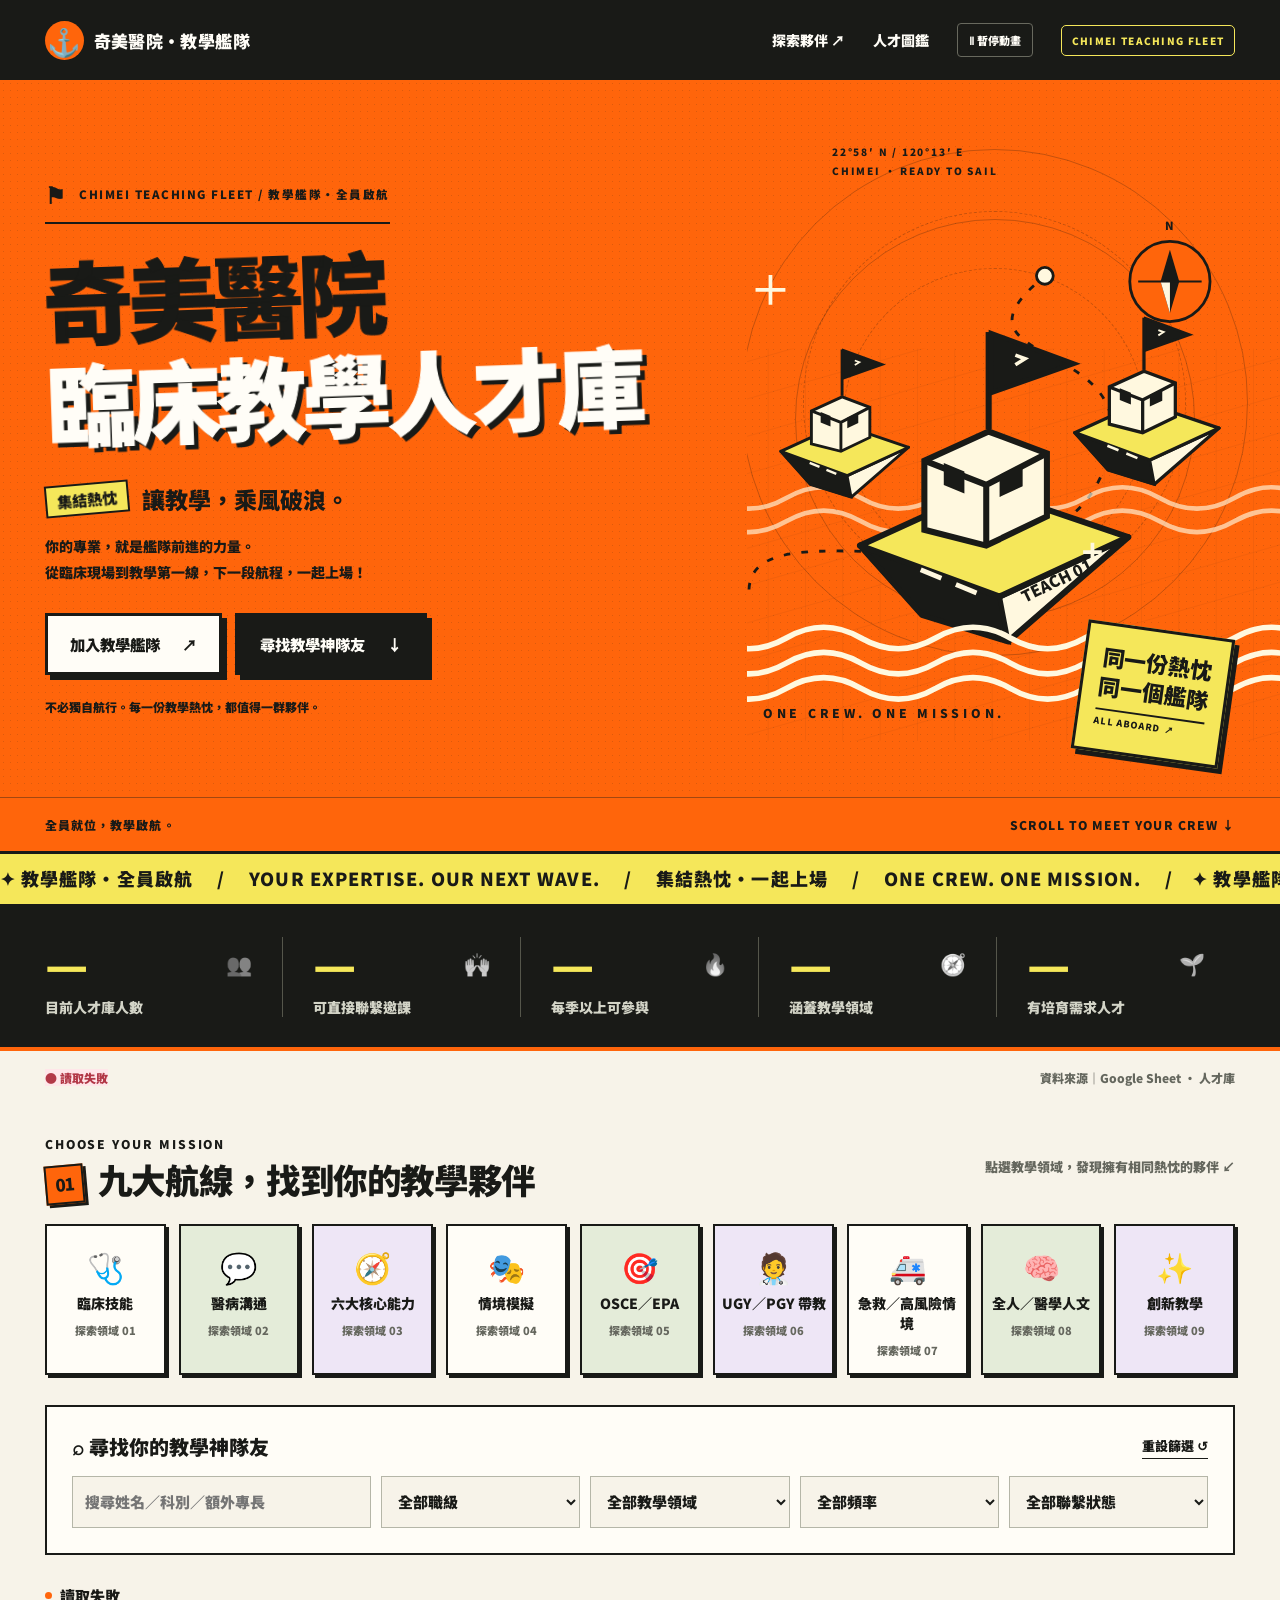
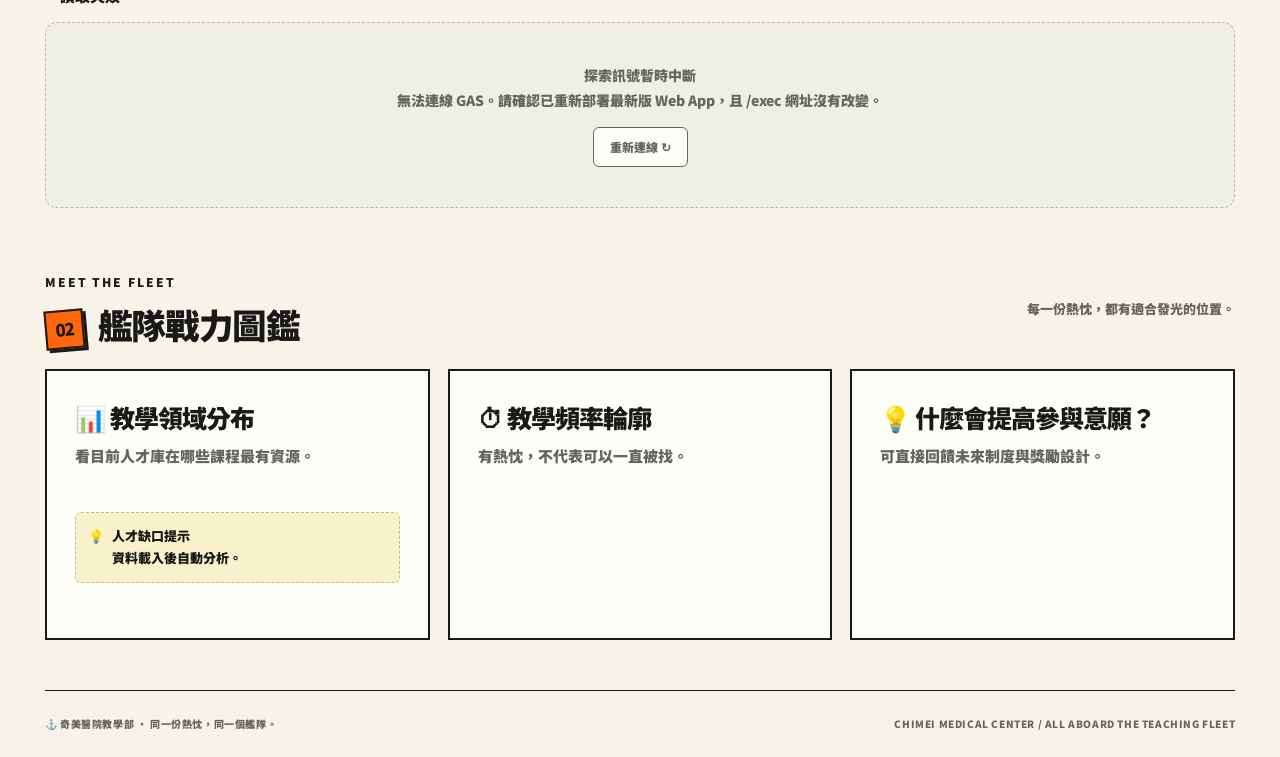
==== commit c538bc80: "Create full-width teaching fleet experience with bold type and animation" ====
--- a/Dashboard.html
+++ b/Dashboard.html
@@ -4,7 +4,8 @@
 <head>
 <meta charset="utf-8">
 <meta name="viewport" content="width=device-width,initial-scale=1">
-<title>奇美醫院臨床教學人才庫｜教學夥伴探索基地</title>
+<title>奇美醫院臨床教學人才庫｜教學艦隊・全員啟航</title>
+<link rel="stylesheet" href="assets/fonts/noto-sans-tc/900.css">
 <style>
 :root{--bg:#f7f3e9;--card:#fffdf7;--ink:#191a17;--muted:#65675e;--line:#d9d8cd;--orange:#ff650b;--yellow:#f5e75a;--green:#c8e9c0;--pink:#ffc9d0;--purple:#cbbdf0;--blue:#92bbf0}
 
@@ -188,6 +189,85 @@
 .sheet{padding:20px}
 .main{gap:32px}
 }
+
+/* Full-bleed fleet campaign. The black font is self-hosted for consistent CJK weight. */
+:root{--display:"Noto Sans TC",-apple-system,BlinkMacSystemFont,"Microsoft JhengHei",sans-serif;--edge:clamp(20px,3.5vw,72px)}
+body{font-weight:600}
+.shell{width:100%;max-width:none;padding:0;margin:0}
+.masthead{padding:19px var(--edge);background:var(--ink);color:var(--card);border:0;min-height:80px}
+.wordmark{font-family:var(--display);font-weight:900;font-size:17px}
+.brand-icon{background:var(--orange);color:var(--ink);width:39px;height:39px;font-variant-emoji:text}
+.masthead nav{font-size:14px;font-weight:800}
+.internal{color:var(--yellow);font-size:10px}
+.motion-toggle{background:transparent;color:var(--card);border:1px solid #68695e;border-radius:4px;padding:8px 11px;font-size:11px;font-weight:800;white-space:nowrap}
+.motion-toggle:hover{background:#34352f}
+.topbar{grid-template-columns:minmax(0,1.4fr) minmax(0,1fr);min-height:calc(100svh - 126px);margin:0;border:0;border-radius:0;border-bottom:3px solid var(--ink);isolation:isolate;align-items:center;background-color:var(--orange);background-image:radial-gradient(#191a1726 .8px,transparent .8px);background-size:7px 7px}
+.brand{padding:64px 0 100px var(--edge);z-index:2;min-width:0}
+.brand small{font-size:clamp(10px,.9vw,15px);letter-spacing:.13em;border-bottom:2px solid;padding-bottom:11px}
+.brand small:before{content:"⚑";font-size:23px}
+.brand h1{font-family:var(--display);font-weight:900;font-size:clamp(56px,7vw,150px);line-height:1.14;letter-spacing:-.055em;margin:25px 0 28px;color:var(--card);-webkit-text-stroke:1px var(--card);text-shadow:5px 5px 0 var(--ink);transform:rotate(-2deg);transform-origin:left center;animation:headline-in .85s cubic-bezier(.2,.8,.25,1) both}
+.brand h1 span:first-child{color:var(--ink);-webkit-text-stroke:1px var(--ink);text-shadow:none}
+.brand h1 span:last-child{white-space:nowrap}
+.fleet-callout{display:flex;align-items:center;gap:13px;font-family:var(--display);font-weight:900;font-size:clamp(18px,1.8vw,31px);margin-bottom:17px;flex-wrap:wrap}
+.fleet-callout span:first-child{border:2px solid;padding:3px 10px;font-size:.66em;transform:rotate(-5deg);background:var(--yellow)}
+.brand p{font-size:clamp(14px,1.05vw,19px);font-weight:800;line-height:1.9;max-width:none;margin-bottom:27px}
+.hero-actions{gap:13px}
+.hero-cta{font-family:var(--display);font-weight:900;font-size:clamp(14px,1.2vw,20px);padding:17px 22px;border-radius:0;border-width:3px;box-shadow:5px 5px 0 var(--ink);gap:22px;background:var(--ink);color:var(--card);border-color:var(--ink)}
+.hero-cta.enlist{background:var(--card);color:var(--ink)}
+.hero-cta:hover{transform:translate(-3px,-3px);box-shadow:8px 8px 0 var(--ink)}
+.hero-cta span{display:inline-block;transition:transform .2s}.hero-cta:hover span{transform:translate(3px,-3px)}
+.hero-note{font-size:12px;font-weight:800;margin-top:21px;line-height:1.8}
+.expedition{align-self:stretch;overflow:hidden;isolation:isolate;min-height:560px;animation:scene-in 1.1s ease-out both}
+.expedition svg{width:112%;max-width:none;flex:none;position:relative;z-index:1;margin-left:-8%;overflow:visible}
+.fleet-coordinate{position:absolute;left:16%;top:8%;font-size:10px;line-height:1.9;letter-spacing:.18em;font-weight:900;z-index:2}
+.fleet-orbit{position:absolute;border:1px solid #191a1740;width:75%;aspect-ratio:1;border-radius:50%;top:18%;left:9%;pointer-events:none}
+.orbit-two{width:95%;left:-1%;top:9%}
+.fleet-orbit:after{content:"";position:absolute;inset:12%;border:1px dashed #191a1740;border-radius:50%}
+.fleet-stamp{position:absolute;z-index:3;right:10%;bottom:12%;padding:16px;border:3px solid var(--ink);background:var(--yellow);color:var(--ink);transform:rotate(8deg);font-family:var(--display);font-weight:900;font-size:22px;line-height:1.35;box-shadow:5px 5px 0 var(--ink)}
+.fleet-stamp span{display:block}.fleet-stamp b{display:block;font:900 9px/2.5 var(--display);letter-spacing:.13em;border-top:2px solid;margin-top:8px}
+.hero-bottom{position:absolute;bottom:0;left:0;width:100%;display:flex;justify-content:space-between;gap:20px;padding:18px var(--edge);border-top:1.5px solid #191a1766;font-size:12px;font-weight:900;letter-spacing:.09em;z-index:3;background:var(--orange)}
+.marquee{margin:0;border:0;border-radius:0;border-bottom:3px solid var(--ink);padding:14px 0;background:var(--yellow);overflow:hidden;display:block;line-height:1.2}
+.marquee-track{display:flex;width:max-content;animation:fleet-ticker 32s linear infinite}
+.marquee-track>span{display:block;flex:none;white-space:nowrap;font-family:var(--display);font-weight:900;font-size:18px;letter-spacing:.06em}
+.kpis{margin:0;border-radius:0;padding:30px var(--edge);border-bottom:4px solid var(--orange)}
+.kpi{padding:0 30px}.kpi:first-child{padding-left:0}.kpi .num{font-family:var(--display);font-weight:900;font-size:clamp(40px,3.7vw,66px);letter-spacing:-.05em}.kpi .lbl{font-size:14px;font-weight:800}
+.connection{margin:0;padding:18px var(--edge) 8px}.sync,.live{font-size:12px;font-weight:700}
+.main{padding:36px var(--edge) 0;gap:60px}
+.eyebrow{font-weight:900;font-size:12px;color:var(--ink)}
+.section-heading h2,.card h2{font-family:var(--display);font-weight:900;letter-spacing:-.04em}
+.section-heading h2{font-size:clamp(26px,2.7vw,43px);line-height:1.45}
+.card.explorer{padding:0}.card.explorer h2{font-size:clamp(26px,2.7vw,43px)}
+.card h2{font-size:25px}.card .desc{font-size:15px;font-weight:600}.mission-note{font-size:13px;font-weight:700;max-width:270px;line-height:1.8}
+.heading-phrase{display:inline-block}
+.step-badge{width:39px;height:39px;border-width:2px;font-size:17px;border-radius:0;transform:rotate(-5deg);box-shadow:3px 3px 0 var(--ink);margin-right:14px}
+.quick{gap:13px}.quick button{font-family:var(--display);font-weight:900;font-size:14px;min-height:143px;border-width:2px;border-radius:0;box-shadow:3px 3px 0 var(--ink);padding:22px 6px 15px}
+.quick button:hover{transform:translate(-3px,-6px);box-shadow:6px 9px 0 var(--ink)}
+.quick button.active{background:var(--orange);box-shadow:5px 5px 0 var(--ink);transform:translate(-2px,-2px)}
+.topic-symbol{font-size:30px}.topic-count{font-family:inherit;font-weight:900;font-size:11px}
+.filter-panel{border-width:2px;border-radius:0;margin-top:30px;padding:25px}.filter-title b{font-family:var(--display);font-size:20px;font-weight:900}.reset{font-weight:800;font-size:13px}.field{min-height:52px;font-size:15px;border-radius:0;border-color:#b5b6a8;font-weight:700}.countline{font-size:15px;margin-top:30px;font-weight:800}
+.talent-grid{gap:22px}.person{border-width:2px;border-radius:0;padding:27px 23px 23px;box-shadow:4px 4px 0 #191a171c}.person:before{height:9px}.who h3{font-family:var(--display);font-size:24px;font-weight:900}.who p{font-size:14px;font-weight:700}.avatar{width:50px;height:56px;font-family:var(--display);font-weight:900}.status{font-size:11px;font-weight:900}.tag{font-size:12px;font-weight:700;border-radius:0}.meta{font-size:14px;font-weight:600}.meta b{font-size:12px;font-weight:900}.open{font-family:var(--display);font-weight:900;font-size:15px;border-radius:0;border-width:2px}.analytics-grid .card{border-width:2px;border-radius:0;padding:28px}.barrow,.legend,.insight{font-size:13px;font-weight:700}.barrow{grid-template-columns:115px minmax(0,1fr) 26px}.footer{margin:50px var(--edge) 0;font-weight:800;line-height:1.8}
+.flagship{animation:flagship-sail 5s ease-in-out infinite;transform-box:fill-box;transform-origin:center}
+.escort-one{animation:escort-sail 5.5s ease-in-out -1s infinite}.escort-two{animation:escort-sail 6s ease-in-out -3s infinite}
+.fleet-waves{animation:fleet-wave 4.5s linear infinite}.waves-back{animation-duration:7s;animation-direction:reverse;opacity:.65}
+.navigation-lines path{animation:navigation-flow 12s linear infinite}
+.fleet-compass{animation:compass-steer 9s ease-in-out infinite;transform-origin:0 0}
+.signal-star{animation:signal-breathe 4s ease-in-out infinite}
+body[data-motion-paused] *,body[data-motion-paused] *:before,body[data-motion-paused] *:after{animation-play-state:paused!important}
+@keyframes headline-in{from{opacity:0;transform:translateY(22px) rotate(-2deg)}to{opacity:1;transform:translateY(0) rotate(-2deg)}}
+@keyframes scene-in{from{opacity:0;transform:translateX(35px)}to{opacity:1;transform:translateX(0)}}
+@keyframes flagship-sail{0%,100%{transform:translate(0,0) rotate(-1deg)}50%{transform:translate(0,-9px) rotate(1deg)}}
+@keyframes escort-sail{0%,100%{transform:translateY(0)}50%{transform:translateY(-12px)}}
+@keyframes fleet-wave{to{transform:translateX(-80px)}}
+@keyframes navigation-flow{to{stroke-dashoffset:-190}}
+@keyframes compass-steer{0%,100%{transform:rotate(-12deg)}50%{transform:rotate(15deg)}}
+@keyframes signal-breathe{0%,100%{opacity:.45}50%{opacity:1}}
+@keyframes fleet-ticker{to{transform:translateX(-50%)}}
+@media(min-width:1800px){.expedition svg{max-width:900px}.topbar{grid-template-columns:1.4fr 1fr}.brand{padding-top:80px;padding-bottom:110px}}
+@media(max-width:1180px){.topbar{grid-template-columns:minmax(0,1.35fr) minmax(0,1fr);min-height:680px}.brand{padding-top:60px;padding-bottom:95px}.brand h1{font-size:6.9vw}.brand p{font-size:14px}.hero-cta{font-size:14px;padding:14px 15px;gap:12px}.fleet-stamp{font-size:18px;right:9%}.expedition{min-height:500px}.fleet-coordinate{font-size:9px;top:12%;left:9%}.masthead nav{gap:18px}.kpi{padding:0 20px}.kpi .lbl{font-size:12px}.quick{grid-template-columns:repeat(5,minmax(0,1fr))}.quick button{font-size:14px;min-height:132px}.analytics-grid .card{padding:23px}.barrow{font-size:12px;grid-template-columns:105px minmax(0,1fr) 24px}}
+@media(max-width:760px){:root{--edge:20px}.masthead{min-height:68px;padding:14px var(--edge);gap:10px}.wordmark{font-size:12px;gap:7px}.brand-icon{width:28px;height:28px;font-size:20px}.masthead nav{gap:12px;font-size:11px}.masthead nav a:last-of-type{display:none}.motion-toggle{padding:7px;font-size:10px}.topbar{grid-template-columns:1fr;min-height:0}.brand{padding:38px var(--edge) 0}.brand small{font-size:9px;letter-spacing:.06em;gap:7px}.brand small:before{font-size:19px}.brand h1{font-size:12.6vw;margin:23px 0 24px;text-shadow:3px 3px 0 var(--ink);-webkit-text-stroke:.5px var(--card);line-height:1.2}.brand h1 span:first-child{-webkit-text-stroke:.5px var(--ink)}.fleet-callout{font-size:23px;gap:10px;margin-bottom:16px}.brand p{font-size:14px;line-height:1.85}.hero-actions{gap:12px}.hero-cta{font-size:14px;padding:14px 13px;gap:12px;border-width:2px;box-shadow:4px 4px 0 var(--ink)}.hero-note{font-size:11px;margin-top:18px}.expedition{height:340px;min-height:0;margin-top:-7px;margin-bottom:52px}.expedition svg{width:min(105%,430px);max-width:none;margin:0;height:auto}.fleet-coordinate{left:7%;top:8%;font-size:8px}.fleet-orbit{width:65%;left:17%;top:5%}.orbit-two{width:85%;left:7%;top:-5%}.fleet-stamp{font-size:16px;padding:9px;right:7%;bottom:9%;border-width:2px;box-shadow:3px 3px 0 var(--ink)}.fleet-stamp b{font-size:7px;margin-top:5px}.hero-bottom{padding:13px var(--edge);font-size:10px;letter-spacing:0}.hero-bottom span:last-child{font-size:8px}.marquee{padding:12px 0}.marquee-track>span{font-size:14px}.marquee span:last-child{display:block}.kpis{padding:24px var(--edge);row-gap:25px;grid-template-columns:repeat(6,minmax(0,1fr));margin:0}.kpi{padding:0 12px}.kpi:nth-child(4){padding-left:0}.kpi .num{font-size:39px}.kpi .lbl{font-size:11px}.connection{padding:17px var(--edge) 0;gap:10px}.live{font-size:11px}.sync{font-size:10px;max-width:70%}.main{padding-top:32px;gap:40px}.section-heading h2,.card.explorer h2{font-size:27px;line-height:1.5}.step-badge{width:30px;height:30px;font-size:13px;margin-right:8px;box-shadow:2px 2px 0 var(--ink)}.eyebrow{font-size:10px}.quick{grid-template-columns:repeat(3,minmax(0,1fr));gap:10px}.quick button{font-size:12px;min-height:128px;padding:18px 5px 14px}.topic-count{font-size:10px}.topic-symbol{font-size:28px}.filter-panel{padding:17px;margin-top:25px}.filter-title b{font-size:16px}.reset{font-size:11px}.field{font-size:12px;min-height:48px}.countline{font-size:13px}.who h3{font-size:23px}.person{padding:25px 18px 20px}.person-head{gap:6px}.who p{font-size:13px}.status{font-size:10px}.meta{font-size:13px}.analytics-grid .card{padding:23px 20px}.card h2{font-size:24px}.card .desc{font-size:14px}.footer{font-size:10px;margin-top:35px}.sheet{border-radius:0}.sheet h2{font-family:var(--display);font-weight:900}}
+@media(max-width:360px){:root{--edge:16px}.brand small{font-size:8px}.hero-cta{font-size:12px;padding:13px 10px;gap:8px}.fleet-callout{font-size:20px}.wordmark{font-size:11px}.masthead nav{gap:8px}.section-heading h2,.card.explorer h2{font-size:24px}.expedition{height:300px}.filter-title b{font-size:14px}}
+@media(prefers-reduced-motion:reduce){.motion-toggle{display:none}.brand h1,.expedition{opacity:1}.fleet-waves,.flagship,.escort,.navigation-lines path,.fleet-compass,.signal-star,.marquee-track{animation:none!important}}
+
 @media(prefers-reduced-motion:reduce){html{scroll-behavior:auto}
 *,*:before,*:after{animation:none!important;transition:none!important}
 }
@@ -197,46 +277,53 @@
 <body>
 <div class="shell">
   <header class="masthead">
-    <a class="wordmark" href="#"><span class="brand-icon" aria-hidden="true">✳</span> 奇美醫院・教學部</a>
-    <nav aria-label="主要導覽"><a href="#explore">探索夥伴 ↗</a><a href="#insights">人才圖鑑</a><span class="internal">CHIMEI / INTERNAL</span></nav>
+    <a class="wordmark" href="#"><span class="brand-icon" aria-hidden="true">⚓</span> 奇美醫院・教學艦隊</a>
+    <nav aria-label="主要導覽"><a href="#explore">探索夥伴 ↗</a><a href="#insights">人才圖鑑</a><button class="motion-toggle" id="motionToggle" type="button" aria-pressed="false">Ⅱ 暫停動畫</button><span class="internal">CHIMEI TEACHING FLEET</span></nav>
   </header>
   <section class="topbar" aria-labelledby="pageTitle">
     <div class="brand">
-      <small>TEACHING TALENT QUEST / 教學夥伴探索基地</small>
+      <small>CHIMEI TEACHING FLEET / 教學艦隊・全員啟航</small>
       <h1 id="pageTitle"><span>奇美醫院</span><span>臨床教學人才庫</span></h1>
-      <p>每一種專長，都是教學的超能力。<br>探索九大教學領域，找到下一場課程的神隊友。</p>
-      <div class="hero-actions"><a class="hero-cta" href="#explore">開始探索夥伴 <span aria-hidden="true">↗</span></a><span class="hero-note">選擇領域 → 發現夥伴 → 開啟人才卡</span></div>
+      <div class="fleet-callout"><span>集結熱忱</span><span>讓教學，乘風破浪。</span></div>
+      <p>你的專業，就是艦隊前進的力量。<br>從臨床現場到教學第一線，下一段航程，一起上場！</p>
+      <div class="hero-actions"><a class="hero-cta enlist" href="index.html">加入教學艦隊 <span aria-hidden="true">↗</span></a><a class="hero-cta" href="#explore">尋找教學神隊友 <span aria-hidden="true">↓</span></a></div>
+      <div class="hero-note">不必獨自航行。每一份教學熱忱，都值得一群夥伴。</div>
     </div>
     <div class="expedition" aria-hidden="true">
-      <svg viewBox="0 0 520 370" fill="none" xmlns="http://www.w3.org/2000/svg">
-        <ellipse cx="264" cy="215" rx="225" ry="131" stroke="#191a17" stroke-opacity=".16" stroke-dasharray="3 7"/>
-        <ellipse cx="264" cy="215" rx="176" ry="90" stroke="#191a17" stroke-opacity=".16" stroke-dasharray="3 7"/>
-        <path d="M32 290C96 269 93 310 153 292S236 267 294 290 414 314 494 285M28 308C90 288 100 327 159 309S244 287 299 309 419 331 500 305" stroke="#fff8df" stroke-width="3"/>
-        <path d="M126 201Q197 107 293 160T400 230" stroke="#191a17" stroke-width="2" stroke-dasharray="6 7"/>
-        <path d="M84 228L139 191 197 220 143 251Z" fill="#191a17" stroke="#191a17" stroke-width="3"/>
-        <path d="M84 217L139 180 197 209 143 240Z" fill="#f7f3e9" stroke="#191a17" stroke-width="3"/>
-        <path d="M118 196V151L142 137 166 151V196L142 210Z" fill="#c8e9c0" stroke="#191a17" stroke-width="3"/>
-        <path d="M118 151L142 166 166 151M142 166V210" stroke="#191a17" stroke-width="3"/>
-        <path d="M142 147V119M129 132H155" stroke="#191a17" stroke-width="6"/>
-        <rect x="54" y="244" width="129" height="29" rx="14.5" fill="#f7f3e9" stroke="#191a17" stroke-width="2"/><text x="118" y="263" text-anchor="middle" fill="#191a17" font-size="12" font-weight="800">01 / 臨床技能島</text>
-        <path d="M236 171L299 130 359 162 297 203Z" fill="#191a17" stroke="#191a17" stroke-width="3"/>
-        <path d="M236 160L299 119 359 151 297 192Z" fill="#f7f3e9" stroke="#191a17" stroke-width="3"/>
-        <path d="M274 115C274 88 321 84 329 110 335 132 311 146 292 137L276 147 280 130Z" fill="#cbbdf0" stroke="#191a17" stroke-width="3"/>
-        <circle cx="290" cy="115" r="3" fill="#191a17"/><circle cx="301" cy="115" r="3" fill="#191a17"/><circle cx="312" cy="115" r="3" fill="#191a17"/>
-        <rect x="242" y="204" width="129" height="29" rx="14.5" fill="#f7f3e9" stroke="#191a17" stroke-width="2"/><text x="306" y="223" text-anchor="middle" fill="#191a17" font-size="12" font-weight="800">02 / 溝通情境島</text>
-        <path d="M333 274L394 233 461 267 399 307Z" fill="#191a17" stroke="#191a17" stroke-width="3"/>
-        <path d="M333 263L394 222 461 256 399 296Z" fill="#f7f3e9" stroke="#191a17" stroke-width="3"/>
-        <circle cx="399" cy="224" r="32" fill="#f5e75a" stroke="#191a17" stroke-width="3"/><circle cx="399" cy="224" r="20" stroke="#191a17" stroke-width="3"/><circle cx="399" cy="224" r="8" fill="#191a17"/><path d="M400 224L428 195M424 193L431 192 431 200" stroke="#191a17" stroke-width="3"/>
-        <rect x="340" y="314" width="129" height="29" rx="14.5" fill="#f7f3e9" stroke="#191a17" stroke-width="2"/><text x="404" y="333" text-anchor="middle" fill="#191a17" font-size="12" font-weight="800">03 / 評量回饋島</text>
-        <path d="M219 252L248 266 230 282 199 267Z" fill="#191a17"/><path d="M222 258V213L245 246Z" fill="#fff8df" stroke="#191a17" stroke-width="2"/><path d="M216 249V222L199 249Z" fill="#f5e75a" stroke="#191a17" stroke-width="2"/>
-        <circle cx="430" cy="74" r="29" stroke="#191a17" stroke-width="2"/><path d="M430 51L438 74 430 97 422 74Z" fill="#191a17"/><path d="M430 74L422 74 430 97Z" fill="#fff8df"/><text x="430" y="36" text-anchor="middle" fill="#191a17" font-size="10" font-weight="800">N</text>
-        <path d="M73 89V109M63 99H83M365 52V66M358 59H372" stroke="#191a17" stroke-width="2"/>
-        <text x="61" y="53" fill="#191a17" font-size="10" font-weight="800" letter-spacing="2">FIND YOUR CREW.</text>
+      <div class="fleet-orbit orbit-one"></div><div class="fleet-orbit orbit-two"></div>
+      <span class="fleet-coordinate">22°58′ N / 120°13′ E<br>CHIMEI · READY TO SAIL</span>
+      <svg class="fleet-scene" viewBox="0 0 640 590" fill="none" xmlns="http://www.w3.org/2000/svg">
+        <defs>
+          <pattern id="seaGrid" width="40" height="40" patternUnits="userSpaceOnUse" patternTransform="skewY(-16)"><path d="M40 0H0V40" stroke="#191a17" stroke-opacity=".12"/></pattern>
+          <g id="fleetShip">
+            <path d="M-100 0L15 42 121-7 22 79-49 57Z" fill="#fff8df" stroke="#191a17" stroke-width="5" stroke-linejoin="round"/>
+            <path d="M-100 0L-49 57 22 79 15 42Z" fill="#191a17" stroke="#191a17" stroke-width="4"/>
+            <path d="M-100 0L3-47 121-7 15 42Z" fill="#f5e75a" stroke="#191a17" stroke-width="5" stroke-linejoin="round"/>
+            <path d="M-47-13V-70L6-94 54-76V-24L4 0Z" fill="#fff8df" stroke="#191a17" stroke-width="5"/>
+            <path d="M-47-70L4-50 54-76M4-50V0" stroke="#191a17" stroke-width="5"/>
+            <path d="M-31-68L-14-61V-43L-31-50ZM15-58L34-67V-49L15-40Z" fill="#191a17"/>
+            <path d="M6-96V-176" stroke="#191a17" stroke-width="5"/>
+            <path d="M8-175L76-150 8-126Z" fill="#191a17" stroke="#191a17" stroke-width="4"/>
+            <path d="M28-157L36-154 28-149" stroke="#fff8df" stroke-width="3"/>
+            <path d="M-50 20L-33 27M-21 32L-4 39" stroke="#fff8df" stroke-width="4"/>
+          </g>
+        </defs>
+        <path d="M0 170H640V590H0Z" fill="url(#seaGrid)"/>
+        <g class="navigation-lines"><path d="M60 428C64 329 367 461 437 307S253 194 376 93" stroke="#191a17" stroke-width="3" stroke-dasharray="7 12"/><circle cx="377" cy="92" r="9" fill="#fff8df" stroke="#191a17" stroke-width="3"/></g>
+        <g class="fleet-waves waves-back" stroke="#fff8df" stroke-width="5"><path d="M-60 330Q-20 307 20 330T100 330T180 330T260 330T340 330T420 330T500 330T580 330T660 330T740 330"/><path d="M-60 355Q-20 332 20 355T100 355T180 355T260 355T340 355T420 355T500 355T580 355T660 355T740 355"/></g>
+        <g transform="translate(156 280) scale(.62)"><g class="escort escort-one"><use href="#fleetShip"/></g></g>
+        <g transform="translate(479 260) scale(.7)"><g class="escort escort-two"><use href="#fleetShip"/></g></g>
+        <g transform="translate(309 381) scale(1.3)"><g class="flagship"><use href="#fleetShip"/><text x="36" y="47" transform="rotate(-26 36 47)" fill="#191a17" font-size="13" font-weight="900">TEACH 01</text></g></g>
+        <g class="fleet-waves waves-front" stroke="#fff8df" stroke-width="6"><path d="M-60 480Q-20 457 20 480T100 480T180 480T260 480T340 480T420 480T500 480T580 480T660 480T740 480"/><path d="M-60 507Q-20 484 20 507T100 507T180 507T260 507T340 507T420 507T500 507T580 507T660 507T740 507"/><path d="M-60 534Q-20 511 20 534T100 534T180 534T260 534T340 534T420 534T500 534T580 534T660 534T740 534"/></g>
+        <g transform="translate(511 98)"><g class="fleet-compass"><circle r="43" fill="#ff650b" stroke="#191a17" stroke-width="3"/><path d="M0-34L10 0 0 34-10 0Z" fill="#191a17"/><path d="M0 0L-10 0 0 34Z" fill="#fff8df"/><path d="M-34 0H34" stroke="#191a17" stroke-width="2"/></g><text x="0" y="-55" text-anchor="middle" fill="#191a17" font-size="12" font-weight="900">N</text></g>
+        <g class="signal-star" stroke="#fff8df" stroke-width="4"><path d="M83 91V123M67 107H99M428 378V398M418 388H438"/></g>
+        <text x="75" y="566" fill="#191a17" font-size="13" font-weight="900" letter-spacing="4">ONE CREW. ONE MISSION.</text>
       </svg>
-      <span class="map-label">THE NEXT GREAT TEACHER IS HERE ✦</span>
+      <div class="fleet-stamp">同一份熱忱<span>同一個艦隊</span><b>ALL ABOARD ↗</b></div>
     </div>
+    <div class="hero-bottom"><span>全員就位，教學啟航。</span><span>SCROLL TO MEET YOUR CREW ↓</span></div>
   </section>
-  <div class="marquee" aria-hidden="true"><span>✦ CONNECT THE TALENT</span><span>探索專長・串連夥伴・一起教學</span><span>✦ BUILD YOUR TEACHING CREW</span></div>
+  <div class="marquee" aria-hidden="true"><div class="marquee-track"><span>✦ 教學艦隊・全員啟航　 /　 YOUR EXPERTISE. OUR NEXT WAVE.　 /　 集結熱忱・一起上場　 /　 ONE CREW. ONE MISSION.　 /　 </span><span>✦ 教學艦隊・全員啟航　 /　 YOUR EXPERTISE. OUR NEXT WAVE.　 /　 集結熱忱・一起上場　 /　 ONE CREW. ONE MISSION.　 /　 </span></div></div>
 
   <div class="kpis">
     <div class="kpi" style="--tint:#e9e5ff"><div class="icon">👥</div><div class="num" id="kTotal">—</div><div class="lbl">目前人才庫人數</div></div>
@@ -249,7 +336,7 @@
   <div class="connection"><span class="live" id="liveBadge" role="status">● 連線中</span><span class="sync" id="syncText">資料來源｜Google Sheet · 人才庫</span></div>
   <div class="main">
     <section class="card explorer" id="explore" aria-labelledby="exploreTitle">
-      <div class="section-heading"><div><span class="eyebrow">CHOOSE YOUR DESTINATION</span><h2 id="exploreTitle"><span class="step-badge">01</span>今天，探索哪一座島？</h2></div><span class="mission-note">點選教學領域，發現擁有相同熱忱的夥伴 ↙</span></div>
+      <div class="section-heading"><div><span class="eyebrow">CHOOSE YOUR MISSION</span><h2 id="exploreTitle"><span class="step-badge">01</span>九大航線，<wbr><span class="heading-phrase">找到你的教學夥伴</span></h2></div><span class="mission-note">點選教學領域，發現擁有相同熱忱的夥伴 ↙</span></div>
       <div class="quick" id="quickTopics" aria-label="教學領域快速篩選"></div>
       <div class="filter-panel">
       <div class="filter-title"><b>⌕ 尋找你的教學神隊友</b><button class="reset" id="resetFilters" type="button">重設篩選 ↺</button></div>
@@ -266,7 +353,7 @@
     </section>
 
     <section id="insights" aria-labelledby="insightsTitle">
-      <div class="section-heading"><div><span class="eyebrow">KNOW YOUR CREW</span><h2 id="insightsTitle"><span class="step-badge">02</span>教學戰力圖鑑</h2></div><span class="mission-note">每一份熱忱，都有適合發光的位置。</span></div>
+      <div class="section-heading"><div><span class="eyebrow">MEET THE FLEET</span><h2 id="insightsTitle"><span class="step-badge">02</span>艦隊戰力圖鑑</h2></div><span class="mission-note">每一份熱忱，都有適合發光的位置。</span></div>
     <div class="analytics-grid">
       <div class="card">
         <h2>📊 教學領域分布</h2>
@@ -290,7 +377,7 @@
     </div>
     </section>
   </div>
-  <footer class="footer"><span>✳ 奇美醫院教學部 · 讓教學的下一步，從遇見開始。</span><span>CHIMEI MEDICAL CENTER / TEACHING TALENT QUEST</span></footer>
+  <footer class="footer"><span>⚓ 奇美醫院教學部 · 同一份熱忱，同一個艦隊。</span><span>CHIMEI MEDICAL CENTER / ALL ABOARD THE TEACHING FLEET</span></footer>
 </div>
 
 <div class="modal" id="modal" onclick="if(event.target===this)closeProfile()">
@@ -608,6 +695,12 @@
 function firstChar(s) { s = String(s || '').trim(); return s ? s.charAt(0) : '人'; }
 function esc(s) { return String(s == null ? '' : s).replace(/&/g,'&amp;').replace(/</g,'&lt;').replace(/>/g,'&gt;').replace(/"/g,'&quot;').replace(/'/g,'&#39;'); }
 
+document.getElementById('motionToggle').addEventListener('click', e => {
+  const paused = document.body.toggleAttribute('data-motion-paused');
+  const button = e.currentTarget;
+  button.setAttribute('aria-pressed', String(paused));
+  button.textContent = paused ? '▶ 播放動畫' : 'Ⅱ 暫停動畫';
+});
 initFilters();
 loadData();
 </script>
--- a/assets/fonts/noto-sans-tc/900.css
+++ b/assets/fonts/noto-sans-tc/900.css
@@ -0,0 +1,1079 @@
+/* noto-sans-tc-[0]-900-normal */
+@font-face {
+  font-family: 'Noto Sans TC';
+  font-style: normal;
+  font-display: swap;
+  font-weight: 900;
+  src: url(./noto-sans-tc-0-900-normal.woff2) format('woff2');
+  unicode-range: U+3401,U+3441,U+34fe,U+3502,U+3578,U+3585,U+35b8,U+35d8,U+35f1,U+3614,U+361b,U+361d,U+372e,U+3737,U+3757,U+3769,U+3909,U+3915,U+39c1,U+39cc,U+39ce,U+39d2,U+39e1,U+39e3,U+39fb,U+39fe,U+3a11,U+3a28,U+3a2a,U+3a3b,U+3a46,U+3a90,U+3b39,U+3c35,U+3d18-3d19,U+3dee,U+3e10,U+3e30,U+3f13,U+3f4e,U+3f80,U+3f8a,U+3ff8,U+4010,U+402f,U+4034,U+406f,U+40d7,U+4180,U+41f6,U+4204,U+4242,U+4308,U+4599,U+45b3,U+45c1,U+45c6,U+45d0,U+4606,U+4625,U+463c,U+479a,U+47d3,U+47d8,U+47e9,U+4821,U+488d,U+48a2,U+4acc,U+4bcb,U+4c85,U+4f28,U+502f,U+50aa,U+50eb,U+5111,U+5133,U+5210,U+521c,U+527a,U+527e,U+52e5,U+52fc,U+5327,U+5467,U+54ef,U+54f1,U+54f9,U+5529,U+558c,U+5593,U+55a2,U+55a4,U+55cb,U+5610,U+5677,U+56be,U+571d,U+5749,U+5771,U+579e,U+5860,U+5945,U+5952,U+5a78,U+5c67,U+5eb0,U+60bf,U+61a2,U+6250,U+6274,U+6277,U+6290,U+62c1,U+6303,U+6314-6315,U+6329,U+6331,U+6333,U+6354,U+6358-6359,U+635d,U+637e,U+639c-639d,U+63c7,U+63cb-63cc,U+63d9,U+63e2,U+63eb;
+}
+
+/* noto-sans-tc-[1]-900-normal */
+@font-face {
+  font-family: 'Noto Sans TC';
+  font-style: normal;
+  font-display: swap;
+  font-weight: 900;
+  src: url(./noto-sans-tc-1-900-normal.woff2) format('woff2');
+  unicode-range: U+63ec,U+63fb,U+6419,U+641d,U+6424,U+6429,U+645d,U+6471,U+6486,U+648d,U+648f,U+64a8,U+64c9,U+64db,U+64fd,U+650b,U+650e,U+6515,U+6546,U+654b,U+6568,U+6571,U+6712,U+67eb,U+683f,U+684a,U+684d,U+686e,U+6878,U+68b9,U+690a,U+697b,U+6a20,U+6a42,U+6b41,U+6b95,U+6b97,U+6c8a,U+6c95,U+6ccf,U+6e62,U+6ed2,U+6f16,U+6fa9,U+7033,U+7047,U+70a3,U+70cc,U+70f0,U+70f3,U+714f,U+7161,U+719d,U+71a5,U+71b0,U+71bb,U+71c2,U+71d6,U+7227,U+725a,U+7278,U+7285,U+730c,U+75b6,U+75ba,U+75da,U+75e1,U+7657,U+7660,U+7721,U+77a8,U+7804,U+781b,U+785e,U+7869,U+78ab,U+78df,U+7924,U+79e5,U+79ee,U+7a34,U+7a9e,U+7ab5,U+7af3,U+7af5,U+7b12,U+7c85,U+7c9e,U+7ccb,U+7d5a,U+7ddf,U+7dea,U+7e12,U+7e16,U+7e4f,U+7e77,U+7f76,U+7fcd,U+7ff8,U+801e,U+806c,U+80a8,U+80d0,U+80d8,U+80ee,U+80f2,U+8161,U+8181,U+818b,U+818e,U+81ad,U+81c1,U+81fd,U+834d,U+83e3,U+8573,U+85b8,U+85c3,U+867c,U+86bb,U+8705,U+8752,U+875b,U+8779,U+8794-8795,U+87b7,U+8818,U+8940,U+8a04,U+8a4f,U+8b3c,U+8b40,U+8c4d;
+}
+
+/* noto-sans-tc-[2]-900-normal */
+@font-face {
+  font-family: 'Noto Sans TC';
+  font-style: normal;
+  font-display: swap;
+  font-weight: 900;
+  src: url(./noto-sans-tc-2-900-normal.woff2) format('woff2');
+  unicode-range: U+8c6d,U+8d0c,U+8d92,U+8dc1,U+8dc8,U+8dcd,U+8dd4-8dd5,U+8dd9,U+8e1c,U+8e58,U+8e73,U+8e7d,U+8e98,U+8ebd,U+8ec1,U+9029,U+9070,U+9147,U+91b9,U+9202,U+9254,U+9311,U+9595,U+96fa,U+9757,U+9815,U+999d,U+99a6,U+9abf,U+9b16,U+9b1e,U+9b6c,U+9b98,U+9ba1,U+9bbb,U+9c07,U+9c17,U+9d41,U+9d64,U+9d7b,U+9ddd,U+9eb6,U+9ed7,U+9f46,U+9f56,U+9f74,U+9f7b,U+2028e,U+203b7,U+20546-20547,U+20584,U+205fb,U+20731,U+207a9,U+207ad,U+20803,U+2081d,U+20895,U+20bd7,U+20cbf,U+21883,U+21cde,U+22399,U+22ab1,U+22ae6,U+22bed,U+22bfe,U+22c64,U+22cb4,U+22cb8,U+22cc6,U+22cea,U+22d80,U+22f0c,U+22f1b,U+23073,U+236ee,U+23b88,U+23ca9,U+23ef8,U+23f0e,U+241ac,U+24259,U+242b6,U+2430d,U+24352,U+24419,U+24430,U+24605,U+2479a,U+24c8d,U+24d83,U+24e01,U+24e31,U+24e85,U+24eaa,U+2524c,U+2531a,U+25349,U+25435,U+25bdf,U+25be5,U+25c14,U+25d0a,U+25e86,U+2624e,U+26293,U+26706,U+267ea,U+2725f,U+27285,U+27304,U+27a63,U+27b99,U+27ef4,U+27fec,U+27ff3,U+280be-280bf,U+280f0,U+28154,U+28468,U+28487,U+28891,U+2947e,U+296a8,U+296e9,U+29704,U+29730,U+29d71,U+29e19,U+29e36;
+}
+
+/* noto-sans-tc-[4]-900-normal */
+@font-face {
+  font-family: 'Noto Sans TC';
+  font-style: normal;
+  font-display: swap;
+  font-weight: 900;
+  src: url(./noto-sans-tc-4-900-normal.woff2) format('woff2');
+  unicode-range: U+1f921-1f930,U+1f932-1f935,U+1f937-1f939,U+1f940-1f944,U+1f947-1f94a,U+1f950-1f95f,U+1f962-1f967,U+1f969-1f96a,U+1f980-1f981,U+1f984-1f98d,U+1f990-1f992,U+1f994-1f996,U+1f9c0,U+1f9d0,U+1f9d2,U+1f9d4,U+1f9d6,U+1f9d8,U+1f9da,U+1f9dc-1f9dd,U+1f9df-1f9e2,U+1f9e5-1f9e6,U+20024,U+20487,U+20779,U+20c41,U+20c78,U+20d71,U+20e98,U+20ef9,U+2107b,U+210c1,U+22c51,U+233b4,U+24a12,U+2512b,U+2546e,U+25683,U+267cc,U+269f2,U+27657,U+282e2,U+2898d,U+29d5a,U+f0001-f0005,U+f0019,U+f009b,U+f0101-f0104,U+f012b,U+f01ba,U+f01d6,U+f0209,U+f0217,U+f0223-f0224,U+fc355,U+fe327,U+fe517,U+feb97,U+fffb4;
+}
+
+/* noto-sans-tc-[10]-900-normal */
+@font-face {
+  font-family: 'Noto Sans TC';
+  font-style: normal;
+  font-display: swap;
+  font-weight: 900;
+  src: url(./noto-sans-tc-10-900-normal.woff2) format('woff2');
+  unicode-range: U+ff78-ff7e,U+ff80-ff86,U+ff89-ff94,U+ff97-ff9e,U+ffb9,U+ffe0-ffe3,U+ffe9,U+ffeb,U+ffed,U+fffc,U+1d7c7,U+1f004,U+1f0cf,U+1f141-1f142,U+1f150,U+1f154,U+1f158,U+1f15b,U+1f15d-1f15e,U+1f162-1f163,U+1f170-1f171,U+1f174,U+1f177-1f178,U+1f17d-1f17f,U+1f192-1f195,U+1f197-1f19a,U+1f1e6-1f1f5,U+1f1f7-1f1ff,U+1f21a,U+1f22f,U+1f232-1f237,U+1f239-1f23a,U+1f250-1f251,U+1f300,U+1f302-1f319;
+}
+
+/* noto-sans-tc-[11]-900-normal */
+@font-face {
+  font-family: 'Noto Sans TC';
+  font-style: normal;
+  font-display: swap;
+  font-weight: 900;
+  src: url(./noto-sans-tc-11-900-normal.woff2) format('woff2');
+  unicode-range: U+fa0a,U+fa0c,U+fa11,U+fa17,U+fa19,U+fa1b,U+fa1d,U+fa26,U+fa2c,U+fb01,U+fdfc,U+fe0e,U+fe33-fe36,U+fe38-fe44,U+fe49-fe51,U+fe54,U+fe56-fe57,U+fe59-fe5c,U+fe5f-fe6a,U+fe8e,U+fe92-fe93,U+feae,U+fecb-fecc,U+fee0,U+feec,U+fef3,U+ff04,U+ff07,U+ff26-ff2c,U+ff31-ff32,U+ff35-ff37,U+ff39-ff3a,U+ff3c,U+ff3e-ff5b,U+ff5d,U+ff61-ff65,U+ff67-ff68,U+ff6a,U+ff6c-ff77;
+}
+
+/* noto-sans-tc-[12]-900-normal */
+@font-face {
+  font-family: 'Noto Sans TC';
+  font-style: normal;
+  font-display: swap;
+  font-weight: 900;
+  src: url(./noto-sans-tc-12-900-normal.woff2) format('woff2');
+  unicode-range: U+f78a-f78c,U+f78e,U+f792-f796,U+f798,U+f79c,U+f7f5,U+f812,U+f815,U+f876,U+f8f5,U+f8f8,U+f8ff,U+f901-f902,U+f904,U+f906,U+f909-f90a,U+f90f,U+f914,U+f918-f919,U+f91b,U+f91d,U+f91f,U+f923,U+f925,U+f92d-f92f,U+f934,U+f937-f938,U+f93d,U+f93f,U+f941,U+f949,U+f94c,U+f94e-f94f,U+f95a,U+f95d-f95e,U+f961-f963,U+f965-f970,U+f974,U+f976-f97a,U+f97c,U+f97e-f97f,U+f981,U+f983,U+f988,U+f98a,U+f98c,U+f98e,U+f996-f997,U+f999-f99a,U+f99c,U+f99f-f9a0,U+f9a3,U+f9a8,U+f9ad,U+f9b2-f9b6,U+f9b9-f9ba,U+f9bd-f9be,U+f9c1,U+f9c4,U+f9c7,U+f9ca,U+f9cd,U+f9d0-f9d1,U+f9d3-f9d4,U+f9d7-f9d8,U+f9dc-f9dd,U+f9df-f9e1,U+f9e4,U+f9e8-f9ea,U+f9f4,U+f9f6-f9f7,U+f9f9-f9fa,U+f9fc-fa01,U+fa03-fa04,U+fa06,U+fa08-fa09;
+}
+
+/* noto-sans-tc-[23]-900-normal */
+@font-face {
+  font-family: 'Noto Sans TC';
+  font-style: normal;
+  font-display: swap;
+  font-weight: 900;
+  src: url(./noto-sans-tc-23-900-normal.woff2) format('woff2');
+  unicode-range: U+9ee5,U+9ee7,U+9eee,U+9ef3-9ef4,U+9ef6-9ef7,U+9ef9,U+9efb-9efd,U+9eff,U+9f07-9f09,U+9f10,U+9f14-9f15,U+9f19,U+9f22,U+9f29,U+9f2c,U+9f2f,U+9f31,U+9f34,U+9f37,U+9f39,U+9f3d-9f3e,U+9f41,U+9f4c-9f50,U+9f54,U+9f57,U+9f59,U+9f5c,U+9f5f-9f60,U+9f62-9f63,U+9f66-9f67,U+9f6a,U+9f6c,U+9f72,U+9f76-9f77,U+9f7f,U+9f84-9f85,U+9f88,U+9f8e,U+9f91,U+9f94-9f96,U+9f98,U+9f9a-9f9b,U+9f9f-9fa0,U+9fa2,U+9fa4,U+9ff0-9fff,U+a1f4,U+a4b0-a4b1,U+a4b3,U+a9c1-a9c2,U+aa31,U+ab34,U+ac00-ac01,U+ac04,U+ac08,U+ac10-ac11,U+ac13-ac16,U+ac19,U+ac1c-ac1d,U+ac24,U+ac70-ac71,U+ac74,U+ac77-ac78,U+ac80-ac81,U+ac83,U+ac8c,U+ac90,U+aca0,U+aca8-aca9,U+acac,U+acb0,U+acb8-acb9,U+acbc-acbd,U+acc1,U+acc4,U+ace0-ace1,U+ace4,U+ace8,U+acf0-acf1,U+acf3,U+acf5,U+acfc;
+}
+
+/* noto-sans-tc-[24]-900-normal */
+@font-face {
+  font-family: 'Noto Sans TC';
+  font-style: normal;
+  font-display: swap;
+  font-weight: 900;
+  src: url(./noto-sans-tc-24-900-normal.woff2) format('woff2');
+  unicode-range: U+9d77,U+9d7a,U+9d7e,U+9d87,U+9d89,U+9d8f,U+9d91-9d93,U+9d96,U+9d98,U+9d9a,U+9da1-9da2,U+9da5,U+9da9,U+9dab-9dac,U+9db1-9db2,U+9db5,U+9db9-9dbc,U+9dbf-9dc2,U+9dc4,U+9dc7-9dc9,U+9dd3,U+9dd6,U+9dd9-9dda,U+9dde-9ddf,U+9de2,U+9de5-9de6,U+9de8,U+9def-9df0,U+9df2-9df4,U+9df8,U+9dfa,U+9dfd,U+9dff,U+9e02,U+9e07,U+9e0a,U+9e11,U+9e15,U+9e18,U+9e1a-9e1b,U+9e1d-9e1e,U+9e20-9e23,U+9e25-9e26,U+9e2d,U+9e2f,U+9e33,U+9e35,U+9e3d-9e3f,U+9e42-9e43,U+9e45,U+9e48-9e4a,U+9e4c,U+9e4f,U+9e51,U+9e55,U+9e64,U+9e66,U+9e6b,U+9e6d-9e6e,U+9e70,U+9e73,U+9e75,U+9e78,U+9e80-9e83,U+9e87-9e88,U+9e8b-9e8c,U+9e90-9e91,U+9e93,U+9e96,U+9e9d,U+9ea1,U+9ea4,U+9ea6,U+9ea9-9eab,U+9ead,U+9eaf,U+9eb4,U+9eb7-9eba,U+9ebe-9ebf,U+9ecc-9ecd,U+9ed0,U+9ed2,U+9ed4,U+9ed9-9eda,U+9edc-9edd,U+9edf-9ee0,U+9ee2;
+}
+
+/* noto-sans-tc-[25]-900-normal */
+@font-face {
+  font-family: 'Noto Sans TC';
+  font-style: normal;
+  font-display: swap;
+  font-weight: 900;
+  src: url(./noto-sans-tc-25-900-normal.woff2) format('woff2');
+  unicode-range: U+9bf0-9bf1,U+9bf5,U+9bf7,U+9bf9,U+9bfd,U+9bff,U+9c02,U+9c06,U+9c08-9c0a,U+9c0d,U+9c10,U+9c12-9c13,U+9c15,U+9c1c,U+9c1f,U+9c21,U+9c23-9c25,U+9c28-9c29,U+9c2d-9c2e,U+9c31-9c33,U+9c35-9c37,U+9c39-9c3b,U+9c3d-9c3e,U+9c40,U+9c42,U+9c45-9c49,U+9c52,U+9c54,U+9c56,U+9c58-9c5a,U+9c5d,U+9c5f-9c60,U+9c63,U+9c67-9c68,U+9c72,U+9c75,U+9c78,U+9c7a-9c7c,U+9c7f-9c81,U+9c87-9c88,U+9c8d,U+9c91,U+9c94,U+9c97,U+9c9b,U+9ca4,U+9ca8,U+9cab,U+9cad,U+9cb1-9cb3,U+9cb6-9cb8,U+9cc4-9cc5,U+9ccc-9ccd,U+9cd5-9cd7,U+9cdd-9cdf,U+9ce7,U+9ce9,U+9cee-9cf0,U+9cf2,U+9cfc-9cfe,U+9d03,U+9d06-9d08,U+9d0e,U+9d10,U+9d12,U+9d15,U+9d17,U+9d1d-9d1f,U+9d23,U+9d2b,U+9d2f-9d30,U+9d34,U+9d37,U+9d3d,U+9d42,U+9d50,U+9d52-9d53,U+9d59,U+9d5c,U+9d5e-9d61,U+9d6a,U+9d6f-9d70;
+}
+
+/* noto-sans-tc-[26]-900-normal */
+@font-face {
+  font-family: 'Noto Sans TC';
+  font-style: normal;
+  font-display: swap;
+  font-weight: 900;
+  src: url(./noto-sans-tc-26-900-normal.woff2) format('woff2');
+  unicode-range: U+9a87,U+9a8a-9a8b,U+9a8f-9a91,U+9a97,U+9a9a,U+9a9e,U+9aa0-9aa1,U+9aa4-9aa5,U+9aaf-9ab1,U+9ab6-9ab7,U+9ab9-9aba,U+9abe,U+9ac0-9ac5,U+9ac8,U+9acb-9acc,U+9ace-9acf,U+9ad1,U+9ad5-9ad7,U+9ad9,U+9adf,U+9ae1,U+9ae3,U+9aea-9aeb,U+9aed,U+9aef,U+9af2,U+9af4,U+9af9,U+9afb,U+9afd,U+9b03-9b04,U+9b08,U+9b13,U+9b18,U+9b1f,U+9b22-9b23,U+9b28-9b2a,U+9b2c-9b30,U+9b32,U+9b3b,U+9b43,U+9b46-9b49,U+9b4b-9b4e,U+9b51,U+9b55,U+9b58,U+9b5b,U+9b5e-9b60,U+9b63,U+9b68-9b69,U+9b74,U+9b7d,U+9b80-9b81,U+9b83-9b84,U+9b87-9b88,U+9b8a-9b8b,U+9b8d-9b8e,U+9b90,U+9b92-9b95,U+9b97,U+9b9f-9ba0,U+9ba2-9ba3,U+9ba8,U+9bab,U+9bb0,U+9bb8,U+9bc0-9bc1,U+9bc3,U+9bc6-9bc8,U+9bd3-9bd7,U+9bd9,U+9bdb,U+9bdd,U+9be1-9be2,U+9be4-9be5,U+9be7,U+9bea,U+9bed-9bee;
+}
+
+/* noto-sans-tc-[27]-900-normal */
+@font-face {
+  font-family: 'Noto Sans TC';
+  font-style: normal;
+  font-display: swap;
+  font-weight: 900;
+  src: url(./noto-sans-tc-27-900-normal.woff2) format('woff2');
+  unicode-range: U+993c-9940,U+9943-9944,U+9948-994a,U+994c-994e,U+9951,U+9954,U+995c,U+995e-995f,U+9961-9962,U+9965,U+9968,U+996a,U+996d-9972,U+9975-9976,U+997a,U+997c,U+997f-9980,U+9984-9985,U+9988,U+998b,U+998d,U+998f,U+9992,U+9994-9995,U+9997-9998,U+999c,U+999e,U+99a0-99a1,U+99ab,U+99af,U+99b1,U+99b4,U+99b9,U+99c4-99c6,U+99cf,U+99d1-99d2,U+99d4,U+99d6,U+99d8-99d9,U+99df,U+99e1-99e2,U+99e9,U+99ee,U+99f0,U+99f8,U+99fb,U+9a01-9a05,U+9a0c,U+9a0f-9a13,U+9a16,U+9a1b-9a1c,U+9a20,U+9a24,U+9a28,U+9a2b,U+9a2d-9a2e,U+9a34-9a36,U+9a38,U+9a3e,U+9a40-9a44,U+9a4a,U+9a4c-9a4e,U+9a52,U+9a56,U+9a62-9a65,U+9a69-9a6b,U+9a6d,U+9a6f-9a71,U+9a73-9a74,U+9a76,U+9a78-9a79,U+9a7b-9a7c,U+9a7e-9a7f,U+9a81-9a82,U+9a84-9a86;
+}
+
+/* noto-sans-tc-[28]-900-normal */
+@font-face {
+  font-family: 'Noto Sans TC';
+  font-style: normal;
+  font-display: swap;
+  font-weight: 900;
+  src: url(./noto-sans-tc-28-900-normal.woff2) format('woff2');
+  unicode-range: U+97f5,U+97f9-97fa,U+97fe,U+9804,U+9807,U+980a,U+980e-980f,U+9814,U+9816,U+981a,U+981c,U+981e,U+9820-9821,U+9823,U+9826,U+9828,U+982a-982c,U+9832,U+9834-9835,U+9837,U+9839,U+983c-983d,U+9845,U+9848-9849,U+984e,U+9852-9857,U+9859-985a,U+9862-9863,U+9865,U+9870-9871,U+9873-9874,U+9877,U+987a-987f,U+9881-9882,U+9885,U+9887-988a,U+988c-988d,U+9890,U+9893,U+9896-9897,U+989a,U+989c-989e,U+98a0,U+98a4,U+98a6-98a7,U+98a9,U+98ae-98af,U+98b2-98b3,U+98b6-98b8,U+98ba-98bd,U+98bf,U+98c7-98c8,U+98ca,U+98d2-98d3,U+98d8-98da,U+98dc,U+98de,U+98e0-98e1,U+98e3,U+98e5,U+98e7-98e9,U+98eb-98ee,U+98f1,U+98f4,U+9901,U+9908-9909,U+990c,U+9911-9912,U+9914,U+9916-9917,U+991b-991c,U+991e,U+9920,U+9927,U+992b-992c,U+992e,U+9931-9933,U+9938,U+993a;
+}
+
+/* noto-sans-tc-[29]-900-normal */
+@font-face {
+  font-family: 'Noto Sans TC';
+  font-style: normal;
+  font-display: swap;
+  font-weight: 900;
+  src: url(./noto-sans-tc-29-900-normal.woff2) format('woff2');
+  unicode-range: U+9672,U+9674,U+967a,U+9682-9685,U+9688-9689,U+968b,U+968d,U+9695,U+9697-9698,U+969e,U+96a0-96a4,U+96a9,U+96ac,U+96ae,U+96b0,U+96b2-96b4,U+96b6-96b7,U+96b9,U+96bc-96be,U+96c3,U+96c9-96cb,U+96ce-96cf,U+96d1-96d2,U+96d8,U+96dd,U+96e9,U+96eb,U+96f0-96f1,U+96f3-96f4,U+96f9,U+96fe-96ff,U+9701-9702,U+9705,U+9708,U+970a,U+970e-9711,U+9719,U+971d,U+971f-9720,U+9728,U+972a,U+972d,U+9730,U+9733,U+973a,U+973d,U+9744,U+9746-9747,U+9749,U+9750-9751,U+9753,U+9758-9759,U+975b,U+975d,U+9763,U+9765-9766,U+9768,U+976c-976d,U+9771,U+9773,U+9776,U+977a,U+977c,U+9780,U+9784-9786,U+9788,U+978e-978f,U+9798,U+979d-979e,U+97a3,U+97a5-97a6,U+97a8,U+97ab-97ac,U+97ae,U+97b6-97b7,U+97b9,U+97bf,U+97c1,U+97c3,U+97c6,U+97c9,U+97cd,U+97d6,U+97d8-97d9,U+97dc-97de,U+97e1,U+97e6-97e7,U+97ec-97ee,U+97f0-97f1;
+}
+
+/* noto-sans-tc-[30]-900-normal */
+@font-face {
+  font-family: 'Noto Sans TC';
+  font-style: normal;
+  font-display: swap;
+  font-weight: 900;
+  src: url(./noto-sans-tc-30-900-normal.woff2) format('woff2');
+  unicode-range: U+9530,U+9535,U+953a-953b,U+9540-9542,U+9547,U+9549-954a,U+954d,U+9550-9551,U+9554-9556,U+955c,U+956c-956d,U+956f-9570,U+9573,U+9576,U+9578,U+9582,U+9586,U+9588,U+958e-958f,U+9599,U+959c,U+959e-959f,U+95a1-95a2,U+95a4,U+95a6-95a7,U+95aa-95ae,U+95b0,U+95b2,U+95b6,U+95b9-95bf,U+95c2-95c4,U+95c7-95c9,U+95cb-95cd,U+95d0,U+95d3-95d5,U+95d7-95d8,U+95da,U+95de,U+95e0-95e1,U+95e4-95e5,U+95ea-95eb,U+95ef-95f0,U+95f2-95f3,U+95f5,U+95f7-95fa,U+95fd,U+9600-9602,U+9607-9609,U+960e,U+9610-9611,U+9614,U+9616,U+9619-961a,U+961c-961d,U+961f,U+9621,U+9624,U+9628,U+962f,U+9633-9636,U+963c,U+9641-9643,U+9645,U+9647-9648,U+964e-964f,U+9651,U+9653-9655,U+9658,U+965b-965f,U+9661,U+9665,U+9668-9669,U+966c;
+}
+
+/* noto-sans-tc-[31]-900-normal */
+@font-face {
+  font-family: 'Noto Sans TC';
+  font-style: normal;
+  font-display: swap;
+  font-weight: 900;
+  src: url(./noto-sans-tc-31-900-normal.woff2) format('woff2');
+  unicode-range: U+941a,U+941c,U+941e,U+9420-9425,U+9427-942b,U+942e,U+9432-9433,U+9436,U+9438,U+943a,U+943d,U+943f-9440,U+9445,U+944a,U+944c,U+9454-9455,U+945a-945b,U+945e,U+9460,U+9462-9463,U+9468,U+946a,U+946d,U+946f,U+9471,U+9474-9477,U+9479,U+947e-9481,U+9488-948a,U+948e,U+9492-9493,U+9497,U+9499,U+949b-94a3,U+94a5-94a9,U+94ac,U+94ae-94b1,U+94b3-94b5,U+94bb-94bc,U+94be-94c3,U+94c5-94c6,U+94c9,U+94ce-94d0,U+94db-94dd,U+94e0,U+94e2-94e3,U+94e8,U+94ec-94ee,U+94f0,U+94f2,U+94f5-94f6,U+94f8,U+94fa,U+94ff-9502,U+9504-9506,U+9508,U+950b-950c,U+950f-9510,U+9519-951b,U+951d,U+951f,U+9521-9526,U+952d-952f;
+}
+
+/* noto-sans-tc-[32]-900-normal */
+@font-face {
+  font-family: 'Noto Sans TC';
+  font-style: normal;
+  font-display: swap;
+  font-weight: 900;
+  src: url(./noto-sans-tc-32-900-normal.woff2) format('woff2');
+  unicode-range: U+930b,U+930f,U+9312,U+9315,U+9319-931b,U+931d-931f,U+9321,U+9323-9325,U+9327-932a,U+932c-932e,U+9331-9333,U+9335,U+9338,U+933c,U+9340-9341,U+9345-9349,U+934f-9352,U+9354,U+9356-935a,U+935c-9360,U+9363-9367,U+9369-936a,U+936c,U+936e,U+9370-9371,U+9373,U+9376,U+9379-937a,U+937c,U+9385,U+9387,U+938c,U+938f,U+9394,U+9397-9398,U+939a-939b,U+939d-939e,U+93a1-93a3,U+93a6-93a7,U+93a9-93aa,U+93ac-93ad,U+93af-93b0,U+93b3-93bb,U+93bd-93be,U+93c0-93c4,U+93c7,U+93ca-93cd,U+93d0-93d1,U+93d6-93d8,U+93dc-93de,U+93e0,U+93e4,U+93e8,U+93ee,U+93f0,U+93f5,U+93f7-93f9,U+93fb,U+9403,U+9407,U+940f-9410,U+9413-9414,U+9417,U+9419;
+}
+
+/* noto-sans-tc-[33]-900-normal */
+@font-face {
+  font-family: 'Noto Sans TC';
+  font-style: normal;
+  font-display: swap;
+  font-weight: 900;
+  src: url(./noto-sans-tc-33-900-normal.woff2) format('woff2');
+  unicode-range: U+9208-920a,U+920d-920e,U+9210-9211,U+9217,U+9219,U+921c,U+9221,U+9224-9225,U+9227,U+922a,U+922d-922e,U+9230-9231,U+9233,U+9235-9239,U+923b,U+923d-9241,U+9244,U+9246,U+9248-9249,U+924b-9251,U+9253,U+925a,U+925d-925e,U+9262,U+9265-9267,U+926b-926d,U+926f,U+9271-9272,U+9274,U+9276,U+9278,U+927a-927c,U+927e-927f,U+9282-9283,U+9286,U+9288,U+928a,U+928d-928e,U+9291,U+9295-9296,U+9299-929b,U+929d,U+92a0-92ae,U+92b2,U+92b5-92b6,U+92bb-92bc,U+92c2-92c3,U+92c6-92cd,U+92cf-92d1,U+92d5,U+92d7,U+92d9,U+92dd,U+92df,U+92e4-92e6,U+92e8-92e9,U+92ed-92ef,U+92f1-92f3,U+92f6,U+92f9,U+92fb,U+9300-9302,U+9306;
+}
+
+/* noto-sans-tc-[34]-900-normal */
+@font-face {
+  font-family: 'Noto Sans TC';
+  font-style: normal;
+  font-display: swap;
+  font-weight: 900;
+  src: url(./noto-sans-tc-34-900-normal.woff2) format('woff2');
+  unicode-range: U+90e2-90e4,U+90ea-90eb,U+90ef,U+90f4,U+90f7-90f8,U+90fc,U+90fe-9100,U+9102,U+9104,U+9106,U+9112,U+9114-911a,U+911c,U+911e,U+9120,U+9122-9123,U+9129,U+912b,U+912f,U+9131-9132,U+9134,U+9136,U+9139-913a,U+9143,U+9146,U+9148-914a,U+914e-9150,U+9154,U+9156-9157,U+9159-915a,U+915d-915e,U+9161-9164,U+916b,U+916e,U+9170-9172,U+9174,U+9176,U+9179-917a,U+917f,U+9181-9182,U+9184-9186,U+918c-918e,U+9190-9191,U+9196,U+919a-919b,U+919e,U+91a1-91a4,U+91a7,U+91aa,U+91ae-91b2,U+91b4-91b5,U+91b8,U+91bd-91be,U+91c1,U+91c3,U+91c5-91c6,U+91c8-91ca,U+91d2-91d5,U+91d7,U+91d9,U+91e1,U+91e4,U+91e6-91e9,U+91ec-91ed,U+91f0-91f1,U+91f5-91fa,U+91fd,U+91ff-9201,U+9203-9207;
+}
+
+/* noto-sans-tc-[35]-900-normal */
+@font-face {
+  font-family: 'Noto Sans TC';
+  font-style: normal;
+  font-display: swap;
+  font-weight: 900;
+  src: url(./noto-sans-tc-35-900-normal.woff2) format('woff2');
+  unicode-range: U+8f85-8f86,U+8f88-8f8a,U+8f8d,U+8f90,U+8f93,U+8f95-8f97,U+8f99,U+8f9e-8f9f,U+8fa2,U+8fa7,U+8fa9,U+8fab,U+8fae,U+8fb3,U+8fb5-8fb6,U+8fba-8fbd,U+8fbf,U+8fc1-8fc2,U+8fc6,U+8fc8,U+8fcc-8fcd,U+8fd2-8fd3,U+8fd5,U+8fdc-8fdd,U+8fdf,U+8fe2-8fe5,U+8fe8-8fe9,U+8fed-8fee,U+8ff3,U+8ff5,U+8ff8,U+8ffa-8ffc,U+8ffe,U+9002,U+9004,U+9008,U+900a-900b,U+9011-9013,U+9016,U+901e,U+9021,U+9024,U+902d,U+902f-9030,U+9034-9036,U+9039-903b,U+9041,U+9044-9045,U+904f-9052,U+9057-9058,U+905b,U+905d,U+9061-9062,U+9065,U+9068,U+906f,U+9074,U+9079,U+907d,U+9083,U+9085,U+9087-9089,U+908b,U+9090,U+9093,U+9095,U+9097,U+9099,U+909b,U+909d-909e,U+90a0-90a2,U+90ac,U+90af-90b0,U+90b2-90b4,U+90b6,U+90b9,U+90bb,U+90bd-90be,U+90c3-90c5,U+90c7,U+90d1,U+90d4-90d5,U+90d7,U+90db-90df;
+}
+
+/* noto-sans-tc-[36]-900-normal */
+@font-face {
+  font-family: 'Noto Sans TC';
+  font-style: normal;
+  font-display: swap;
+  font-weight: 900;
+  src: url(./noto-sans-tc-36-900-normal.woff2) format('woff2');
+  unicode-range: U+8e30-8e31,U+8e35,U+8e39,U+8e3c-8e3d,U+8e40-8e42,U+8e47,U+8e49-8e4e,U+8e50,U+8e53-8e55,U+8e59-8e5b,U+8e60,U+8e62-8e63,U+8e67,U+8e69,U+8e6c-8e6d,U+8e6f,U+8e74,U+8e76,U+8e7a-8e7c,U+8e82,U+8e84-8e85,U+8e87,U+8e89-8e8b,U+8e8f-8e95,U+8e99-8e9a,U+8e9d-8e9e,U+8ea1,U+8ea3,U+8ea5-8ea6,U+8eaa,U+8eac-8ead,U+8eaf-8eb1,U+8eb9,U+8ebc,U+8ebe,U+8ec6,U+8ecb,U+8ecf,U+8ed1,U+8ed4,U+8ed7,U+8eda-8edb,U+8ee2,U+8ee8,U+8eeb,U+8ef2,U+8ef9-8efe,U+8f05,U+8f07-8f08,U+8f0a-8f0c,U+8f12-8f13,U+8f17,U+8f19-8f1a,U+8f1c,U+8f1e-8f1f,U+8f25-8f26,U+8f2d,U+8f30,U+8f33,U+8f36,U+8f3e,U+8f40-8f42,U+8f45-8f47,U+8f4d,U+8f54-8f55,U+8f5d,U+8f61-8f62,U+8f64,U+8f67-8f69,U+8f6d-8f72,U+8f74,U+8f76,U+8f7b-8f7c,U+8f7f,U+8f83-8f84;
+}
+
+/* noto-sans-tc-[37]-900-normal */
+@font-face {
+  font-family: 'Noto Sans TC';
+  font-style: normal;
+  font-display: swap;
+  font-weight: 900;
+  src: url(./noto-sans-tc-37-900-normal.woff2) format('woff2');
+  unicode-range: U+8ce1,U+8ce8,U+8ceb,U+8cf0,U+8cf8,U+8cfb,U+8cfe,U+8d04,U+8d07,U+8d0b,U+8d0d,U+8d10,U+8d12-8d14,U+8d17,U+8d1b-8d1f,U+8d21-8d26,U+8d29-8d2c,U+8d2e-8d32,U+8d34-8d35,U+8d37-8d38,U+8d3a-8d3c,U+8d3e-8d3f,U+8d41-8d43,U+8d48,U+8d4b-8d4c,U+8d4e-8d50,U+8d54,U+8d56,U+8d58,U+8d5a-8d5b,U+8d5f-8d60,U+8d62-8d63,U+8d66-8d69,U+8d6c-8d6e,U+8d73,U+8d75-8d76,U+8d7b,U+8d7d,U+8d84,U+8d8b,U+8d90-8d91,U+8d94,U+8d96,U+8d9c,U+8dab,U+8daf,U+8db2,U+8db5,U+8db7,U+8dba,U+8dbc,U+8dbf,U+8dc2-8dc3,U+8dc6,U+8dcb,U+8dce-8dd0,U+8dd6-8dd7,U+8dda-8ddb,U+8de3-8de4,U+8de9,U+8deb-8dec,U+8df1,U+8df5-8df7,U+8dfa-8dfd,U+8e05,U+8e08-8e0a,U+8e0e,U+8e14,U+8e16,U+8e18,U+8e1d-8e21,U+8e23,U+8e26-8e28,U+8e2a-8e2b,U+8e2d-8e2e;
+}
+
+/* noto-sans-tc-[38]-900-normal */
+@font-face {
+  font-family: 'Noto Sans TC';
+  font-style: normal;
+  font-display: swap;
+  font-weight: 900;
+  src: url(./noto-sans-tc-38-900-normal.woff2) format('woff2');
+  unicode-range: U+8b9c,U+8b9e-8b9f,U+8ba3,U+8ba5,U+8ba7,U+8baa,U+8bad,U+8bb2-8bb4,U+8bb6-8bb9,U+8bbc-8bbd,U+8bbf-8bc0,U+8bc3,U+8bc5,U+8bc8-8bcb,U+8bcf,U+8bd1,U+8bd7-8bdc,U+8bde-8be1,U+8be3,U+8be5,U+8be7,U+8be9,U+8beb-8bec,U+8bef,U+8bf1-8bf2,U+8bf5-8bf6,U+8bf8,U+8bfa,U+8bfd-8bfe,U+8c01-8c02,U+8c05,U+8c08,U+8c0a-8c11,U+8c13-8c15,U+8c18-8c1c,U+8c1f,U+8c23-8c29,U+8c2c-8c2d,U+8c31,U+8c34,U+8c36,U+8c39,U+8c3f,U+8c47,U+8c49-8c4c,U+8c4f,U+8c51,U+8c55,U+8c62,U+8c68,U+8c73,U+8c78,U+8c7a-8c7c,U+8c82,U+8c85,U+8c89-8c8a,U+8c8d-8c8e,U+8c90,U+8c94,U+8c98-8c99,U+8ca3-8ca4,U+8cad-8cb0,U+8cb2,U+8cb9-8cba,U+8cbd,U+8cc1-8cc2,U+8cc4-8cc5,U+8ccf-8cd2,U+8cd4-8cd5,U+8cd9-8cdb;
+}
+
+/* noto-sans-tc-[39]-900-normal */
+@font-face {
+  font-family: 'Noto Sans TC';
+  font-style: normal;
+  font-display: swap;
+  font-weight: 900;
+  src: url(./noto-sans-tc-39-900-normal.woff2) format('woff2');
+  unicode-range: U+8a1b,U+8a22,U+8a25,U+8a27,U+8a2b,U+8a33,U+8a36,U+8a38,U+8a3d-8a3e,U+8a41,U+8a45-8a46,U+8a48,U+8a4e,U+8a51-8a52,U+8a54,U+8a56-8a58,U+8a5b,U+8a5d,U+8a61,U+8a63,U+8a67,U+8a6a-8a6c,U+8a70,U+8a74-8a76,U+8a7a-8a7c,U+8a82,U+8a84-8a86,U+8a89,U+8a8f-8a92,U+8a94,U+8a9a,U+8aa1,U+8aa3,U+8aa5,U+8aa7-8aa8,U+8aad,U+8ab1,U+8ab6,U+8abe,U+8ac2,U+8ac4,U+8ac6,U+8ac9,U+8acc-8acf,U+8ad1,U+8adb,U+8add-8ae2,U+8ae4,U+8ae6,U+8aea-8aeb,U+8aed,U+8af1-8af6,U+8afa,U+8afc,U+8b01,U+8b04-8b05,U+8b07,U+8b0b-8b0d,U+8b0f-8b10,U+8b13-8b14,U+8b16,U+8b1a,U+8b1c,U+8b21-8b22,U+8b26,U+8b28,U+8b2b,U+8b2e,U+8b33,U+8b41,U+8b46,U+8b4c-8b4f,U+8b53-8b54,U+8b56,U+8b59,U+8b5e-8b60,U+8b64,U+8b6a-8b6d,U+8b72,U+8b7e,U+8b83,U+8b89,U+8b8c,U+8b8e,U+8b90,U+8b92,U+8b95-8b96,U+8b99;
+}
+
+/* noto-sans-tc-[40]-900-normal */
+@font-face {
+  font-family: 'Noto Sans TC';
+  font-style: normal;
+  font-display: swap;
+  font-weight: 900;
+  src: url(./noto-sans-tc-40-900-normal.woff2) format('woff2');
+  unicode-range: U+88b7-88b8,U+88bc-88be,U+88c0,U+88c4,U+88c6-88c7,U+88c9-88cc,U+88ce,U+88d2,U+88d6,U+88d8,U+88db,U+88df,U+88e4,U+88e8-88e9,U+88ec,U+88ef-88f1,U+88f3-88f5,U+88fc,U+88fe,U+8900,U+8902,U+8906,U+890a-890c,U+8912-8915,U+8918-891a,U+891f,U+8921,U+8923,U+8925,U+892a-892b,U+892d,U+8930,U+8933,U+8935-8936,U+8938,U+893d,U+8941-8943,U+8946-8947,U+8949,U+894c-894d,U+8956-8957,U+8959,U+895c,U+895e-8960,U+8964,U+8966,U+896c,U+8971,U+8974,U+897b,U+897e,U+8980,U+8982-8983,U+8987-8988,U+898a,U+898c,U+8991,U+8994-8995,U+8997-8998,U+899a,U+899c,U+89a1,U+89a4-89a7,U+89a9,U+89ac,U+89af,U+89b2-89b3,U+89b7,U+89bb,U+89bf,U+89c5,U+89c9-89ca,U+89d1,U+89d4-89d5,U+89da,U+89dc-89de,U+89e5-89e7,U+89ed,U+89f1,U+89f3-89f4,U+89f6,U+89ff,U+8a01,U+8a03,U+8a07,U+8a09,U+8a0c,U+8a0f-8a12,U+8a16;
+}
+
+/* noto-sans-tc-[41]-900-normal */
+@font-face {
+  font-family: 'Noto Sans TC';
+  font-style: normal;
+  font-display: swap;
+  font-weight: 900;
+  src: url(./noto-sans-tc-41-900-normal.woff2) format('woff2');
+  unicode-range: U+8763-8765,U+8768,U+876a,U+876c-8770,U+8772,U+8777,U+877a-877b,U+877d,U+8781,U+8784-8785,U+8788,U+878b,U+8793,U+8797-8798,U+879f,U+87a3,U+87a8,U+87ab-87ad,U+87af,U+87b3,U+87b5,U+87b9,U+87bb,U+87bd-87c0,U+87c4-87c8,U+87ca-87cc,U+87ce,U+87d2,U+87db-87dc,U+87e0-87e1,U+87e3,U+87e5,U+87e7,U+87ea-87eb,U+87ee-87ef,U+87f3-87f4,U+87f6-87f7,U+87fe,U+8802-8806,U+880a-880b,U+880e,U+8810-8811,U+8813,U+8815-8816,U+881b,U+8821,U+8823,U+8827,U+8831-8832,U+8835,U+8839-883a,U+883c,U+8844-8846,U+884a,U+884e,U+8852,U+8854-8856,U+8859-885a,U+885e,U+8862,U+8864-8865,U+8869-886a,U+886c-886e,U+8871-8872,U+8875,U+8879,U+887d-887f,U+8882,U+8884-8885,U+8888,U+8890,U+8892-8893,U+8897-8898,U+889a-889c,U+889e,U+88a2,U+88a4,U+88a8,U+88aa,U+88ad-88ae,U+88b1,U+88b4;
+}
+
+/* noto-sans-tc-[42]-900-normal */
+@font-face {
+  font-family: 'Noto Sans TC';
+  font-style: normal;
+  font-display: swap;
+  font-weight: 900;
+  src: url(./noto-sans-tc-42-900-normal.woff2) format('woff2');
+  unicode-range: U+8621-8622,U+8627,U+8629-862a,U+8634-8636,U+8638,U+863a,U+863c,U+8640,U+8642,U+8646,U+864c-864d,U+864f,U+8651-8654,U+8657,U+8659-865a,U+865c,U+8662,U+866b-866c,U+866f-8671,U+8673,U+8677,U+867a-867b,U+867d-867e,U+8680-8682,U+868b-868d,U+8693-8696,U+869a,U+869c-869d,U+86a1,U+86a3-86a4,U+86a7-86aa,U+86af-86b1,U+86b3-86b4,U+86b6,U+86b9-86ba,U+86c0-86c2,U+86c4,U+86c6,U+86c9-86ca,U+86cc-86ce,U+86d0,U+86d3-86d4,U+86de-86df,U+86e9,U+86ed-86f0,U+86f3,U+86f8-86fc,U+86fe,U+8703,U+8706-870a,U+870d-870e,U+8711-8712,U+8715,U+8717,U+8719-871a,U+871e,U+8721-8723,U+8725,U+8728-8729,U+872e,U+8731,U+8734,U+8737,U+873a,U+873e-8740,U+8742,U+8747,U+8749,U+874b-874c,U+874e-874f,U+8753,U+8757-8758,U+875d,U+875f,U+8761-8762;
+}
+
+/* noto-sans-tc-[43]-900-normal */
+@font-face {
+  font-family: 'Noto Sans TC';
+  font-style: normal;
+  font-display: swap;
+  font-weight: 900;
+  src: url(./noto-sans-tc-43-900-normal.woff2) format('woff2');
+  unicode-range: U+84c0,U+84c2,U+84c6-84c7,U+84ca,U+84cd-84d2,U+84d6,U+84dd,U+84df,U+84e2,U+84e6-84e8,U+84ea,U+84ef-84f0,U+84f3-84f4,U+84f7,U+84fa,U+84fc-84fd,U+84ff-8500,U+8506,U+850c,U+8511,U+8515,U+8517,U+851d-851f,U+8524,U+852b,U+852f,U+8532,U+8534-8535,U+8537-8538,U+853a,U+853c,U+853e,U+8541-8542,U+8545,U+8548,U+854b,U+854d-854e,U+8552-8553,U+8555-8558,U+855a,U+855e,U+8561-8565,U+8568,U+856a-856c,U+856f,U+8574,U+8577-857b,U+8580-8581,U+8585-8586,U+858a,U+858c,U+858f-8590,U+8594,U+8597-8599,U+859c,U+859f,U+85a1-85a2,U+85a4,U+85a8,U+85ab-85ac,U+85ae,U+85b3-85b4,U+85b7,U+85b9-85ba,U+85bd-85be,U+85c1-85c2,U+85cb,U+85ce,U+85d0,U+85d3,U+85d5,U+85dc,U+85e0,U+85e6,U+85e8,U+85ea,U+85ed,U+85f4,U+85f6-85f7,U+85f9-85fa,U+85ff,U+8602,U+8604-8605,U+8610,U+8616-8618,U+861a,U+861e;
+}
+
+/* noto-sans-tc-[44]-900-normal */
+@font-face {
+  font-family: 'Noto Sans TC';
+  font-style: normal;
+  font-display: swap;
+  font-weight: 900;
+  src: url(./noto-sans-tc-44-900-normal.woff2) format('woff2');
+  unicode-range: U+8380,U+8383,U+8385-8386,U+8392,U+8394-8395,U+8398-8399,U+839b-839c,U+83a0,U+83a2,U+83a4,U+83a7-83aa,U+83af-83b5,U+83b7,U+83b9-83ba,U+83bc-83c0,U+83c2,U+83c4-83c5,U+83c8-83c9,U+83cb,U+83ce-83cf,U+83d1,U+83d4-83d6,U+83d8,U+83dd,U+83df,U+83e1-83e2,U+83e5,U+83ea-83eb,U+83f0,U+83f3-83f4,U+83f9,U+83fb-83fe,U+8406-8407,U+840b,U+840f,U+8411,U+8413,U+8418,U+841b-841d,U+8420-8421,U+8423-8424,U+8426-8429,U+842b,U+842d-842e,U+8432-8433,U+8435,U+8437-8439,U+843b-843c,U+843e,U+8445-8447,U+844e,U+8451-8452,U+8456,U+8459-845a,U+845c,U+845f,U+8462,U+8466-8467,U+846d,U+846f-8471,U+8473-8474,U+8476-8478,U+847a,U+8484,U+848b,U+848d-848e,U+8493-8494,U+8497,U+849d,U+849f,U+84a1,U+84a8,U+84af,U+84b1,U+84b4,U+84b9-84bb,U+84bd-84bf;
+}
+
+/* noto-sans-tc-[45]-900-normal */
+@font-face {
+  font-family: 'Noto Sans TC';
+  font-style: normal;
+  font-display: swap;
+  font-weight: 900;
+  src: url(./noto-sans-tc-45-900-normal.woff2) format('woff2');
+  unicode-range: U+827d,U+827f,U+8283-8284,U+8288-828a,U+828d-8291,U+8293-8294,U+8298,U+829a-829c,U+829e-82a4,U+82a6-82ab,U+82ae,U+82b0,U+82b4,U+82b6,U+82ba-82bc,U+82be,U+82c1,U+82c4-82c5,U+82c7,U+82cb,U+82cd,U+82cf-82d0,U+82d2,U+82d5-82d6,U+82d9,U+82db-82dc,U+82de-82e1,U+82e3-82e4,U+82e7,U+82ea-82eb,U+82ef-82f0,U+82f3-82f4,U+82f6-82f7,U+82f9-82fc,U+82fe-8301,U+8306-8308,U+830b-830e,U+8316,U+8318,U+831a-831b,U+831d-831e,U+8327,U+832a,U+832c-832d,U+832f,U+8331,U+8333-8334,U+8337,U+833a-833c,U+833f-8340,U+8342,U+8344-8347,U+834b-834c,U+834f,U+8351,U+8356-8358,U+835a,U+835e-8361,U+8363-8364,U+8367-8368,U+836b,U+836f,U+8373,U+8375,U+8378,U+837a-837f;
+}
+
+/* noto-sans-tc-[46]-900-normal */
+@font-face {
+  font-family: 'Noto Sans TC';
+  font-style: normal;
+  font-display: swap;
+  font-weight: 900;
+  src: url(./noto-sans-tc-46-900-normal.woff2) format('woff2');
+  unicode-range: U+811b,U+811e,U+8121-8127,U+8129,U+812c,U+812f-8134,U+8137-8138,U+813a,U+813d,U+8144,U+8146,U+8148,U+814a,U+814c-814d,U+8151,U+8153,U+8156,U+8158,U+815a,U+8160,U+8167,U+8169,U+816d,U+816f,U+8171,U+8174,U+817b-817c,U+817e,U+8182,U+8188,U+818a,U+8194-8195,U+8198,U+819b,U+819e,U+81a3,U+81a6-81a7,U+81ab,U+81af-81b0,U+81b5-81b6,U+81b8,U+81ba-81bb,U+81be-81bf,U+81c3,U+81c6,U+81ca,U+81cc,U+81cf,U+81d1-81d3,U+81d6-81d7,U+81d9-81da,U+81dd-81de,U+81e0-81e2,U+81e7,U+81ec,U+81ef,U+81fc,U+81fe,U+8200-8202,U+8204-8206,U+820b,U+820e,U+8210,U+8215,U+8217-8218,U+821b,U+821d,U+8221-8222,U+8224,U+8228-8229,U+822b,U+822f-8234,U+8236-8238,U+823a,U+823e,U+8240,U+8244-8245,U+8249,U+824b,U+824e-824f,U+8257,U+825a,U+825f,U+8264,U+8268,U+826b,U+826e,U+8270,U+8273,U+8276,U+8278-8279;
+}
+
+/* noto-sans-tc-[47]-900-normal */
+@font-face {
+  font-family: 'Noto Sans TC';
+  font-style: normal;
+  font-display: swap;
+  font-weight: 900;
+  src: url(./noto-sans-tc-47-900-normal.woff2) format('woff2');
+  unicode-range: U+7fb8,U+7fbc,U+7fbf-7fc0,U+7fc3,U+7fcb-7fcc,U+7fce-7fcf,U+7fd1,U+7fd5,U+7fd8,U+7fdb,U+7fde-7fdf,U+7fe5-7fe6,U+7fe9,U+7feb-7fec,U+7fee,U+7ff2-7ff3,U+7ffa,U+7ffd-7ffe,U+8002,U+8004,U+8006,U+800b,U+800e,U+8011-8012,U+8014,U+8016,U+8018-8019,U+801c,U+8024,U+8026,U+8028,U+802c,U+8030,U+8035,U+8037-8039,U+803b,U+8042-8043,U+804b-804c,U+8052,U+8061,U+8068,U+806a,U+806e,U+8071,U+8073-8076,U+8079,U+807c,U+807e-807f,U+8083-8084,U+808f,U+8093,U+8095,U+8098,U+809c,U+809f-80a0,U+80a4,U+80a7,U+80ab,U+80ad-80ae,U+80b0-80b1,U+80b4-80b6,U+80b8,U+80bc-80c2,U+80c4,U+80c6-80c7,U+80cb,U+80cd,U+80cf,U+80d4,U+80d7,U+80d9,U+80db-80dd,U+80e0,U+80e3-80e5,U+80e7,U+80eb-80ed,U+80ef-80f1,U+80f3-80f4,U+80f6-80f7,U+80fc,U+80fe-80ff,U+8101,U+8107,U+8109,U+810f-8113,U+8115,U+8117-8118,U+811a;
+}
+
+/* noto-sans-tc-[48]-900-normal */
+@font-face {
+  font-family: 'Noto Sans TC';
+  font-style: normal;
+  font-display: swap;
+  font-weight: 900;
+  src: url(./noto-sans-tc-48-900-normal.woff2) format('woff2');
+  unicode-range: U+7eb3,U+7eb5-7eba,U+7ebd-7ebe,U+7ec0-7ec1,U+7ec3,U+7ec5,U+7ec7-7eca,U+7ecd-7ece,U+7ed1-7ed2,U+7ed4-7ed5,U+7ed7-7ed8,U+7eda-7edb,U+7edd-7ede,U+7ee2-7ee3,U+7ee5,U+7ee7,U+7ee9-7eeb,U+7eee-7ef0,U+7ef3,U+7ef5,U+7ef7-7ef8,U+7efd-7f01,U+7f03,U+7f05-7f09,U+7f0e,U+7f10,U+7f13-7f15,U+7f18-7f1a,U+7f1c-7f1d,U+7f20,U+7f24-7f25,U+7f28-7f2a,U+7f2d-7f2e,U+7f30,U+7f34,U+7f36-7f37,U+7f3d,U+7f42-7f45,U+7f47-7f4e,U+7f52,U+7f54,U+7f58,U+7f5a,U+7f5d,U+7f5f-7f63,U+7f65,U+7f68,U+7f6b,U+7f78,U+7f7d-7f7e,U+7f81-7f83,U+7f86-7f87,U+7f8b-7f8d,U+7f91,U+7f93-7f95,U+7f97,U+7f99-7f9a,U+7f9d,U+7f9f,U+7fa1-7fa3,U+7fa5,U+7fa7,U+7fad-7fb2,U+7fb4,U+7fb6;
+}
+
+/* noto-sans-tc-[49]-900-normal */
+@font-face {
+  font-family: 'Noto Sans TC';
+  font-style: normal;
+  font-display: swap;
+  font-weight: 900;
+  src: url(./noto-sans-tc-49-900-normal.woff2) format('woff2');
+  unicode-range: U+7d8c-7d8f,U+7d91,U+7d95-7d96,U+7d98-7d9a,U+7d9d-7d9e,U+7da2-7da3,U+7da6,U+7daa,U+7dac,U+7dae-7db0,U+7db3,U+7db5,U+7db7,U+7db9,U+7dbd,U+7dc1,U+7dc3-7dc7,U+7dcc-7dcf,U+7dd1,U+7dd6-7dd9,U+7ddb-7ddc,U+7de1-7de2,U+7de6,U+7df0-7df3,U+7df6,U+7dfe,U+7e01-7e02,U+7e04,U+7e08-7e0b,U+7e10-7e11,U+7e13,U+7e15,U+7e1d-7e20,U+7e22,U+7e25-7e27,U+7e29,U+7e2d,U+7e2f-7e30,U+7e32-7e37,U+7e39,U+7e3b,U+7e44-7e45,U+7e47-7e48,U+7e4a-7e4b,U+7e4d,U+7e50-7e52,U+7e56,U+7e58-7e5b,U+7e62,U+7e68,U+7e6d-7e70,U+7e76,U+7e78,U+7e7b,U+7e7e,U+7e81-7e82,U+7e86-7e88,U+7e8a,U+7e8d-7e8e,U+7e92-7e94,U+7e98-7e9b,U+7e9e,U+7ea0,U+7ea3-7ea4,U+7ea8,U+7eaa-7eaf,U+7eb1-7eb2;
+}
+
+/* noto-sans-tc-[50]-900-normal */
+@font-face {
+  font-family: 'Noto Sans TC';
+  font-style: normal;
+  font-display: swap;
+  font-weight: 900;
+  src: url(./noto-sans-tc-50-900-normal.woff2) format('woff2');
+  unicode-range: U+7c23,U+7c25-7c26,U+7c2a-7c2b,U+7c37-7c39,U+7c40-7c41,U+7c48-7c49,U+7c50,U+7c53-7c54,U+7c56-7c57,U+7c59-7c5c,U+7c5f,U+7c63,U+7c65,U+7c69,U+7c6c-7c6e,U+7c74-7c75,U+7c79,U+7c7c,U+7c7e,U+7c84,U+7c8b,U+7c8d,U+7c91,U+7c94-7c95,U+7c9b,U+7c9f,U+7ca2,U+7ca4,U+7ca6,U+7ca8-7caa,U+7cae,U+7cb1-7cb3,U+7cba,U+7cbc,U+7cbf-7cc0,U+7cc5,U+7cc8-7cc9,U+7ccc-7cce,U+7cd7,U+7cdc-7cdd,U+7ce0,U+7ce2,U+7ce8,U+7cea,U+7ced,U+7cf2,U+7cf4,U+7cf6,U+7cf8-7cfa,U+7cfc,U+7d02,U+7d06-7d0a,U+7d0f,U+7d11-7d12,U+7d15,U+7d18,U+7d1c-7d1e,U+7d25,U+7d27,U+7d29,U+7d2c,U+7d31-7d32,U+7d35,U+7d38,U+7d3a,U+7d3c,U+7d3e-7d41,U+7d43,U+7d45,U+7d4c,U+7d4e-7d4f,U+7d53-7d54,U+7d56,U+7d5b-7d5d,U+7d5f,U+7d63,U+7d67,U+7d6a,U+7d6d,U+7d70,U+7d73,U+7d75,U+7d79-7d7b,U+7d7d,U+7d80,U+7d83-7d84,U+7d86-7d89,U+7d8b;
+}
+
+/* noto-sans-tc-[51]-900-normal */
+@font-face {
+  font-family: 'Noto Sans TC';
+  font-style: normal;
+  font-display: swap;
+  font-weight: 900;
+  src: url(./noto-sans-tc-51-900-normal.woff2) format('woff2');
+  unicode-range: U+7afd-7afe,U+7b01-7b06,U+7b09-7b0b,U+7b0e-7b10,U+7b14,U+7b18,U+7b1a,U+7b1e-7b1f,U+7b22-7b25,U+7b29-7b2b,U+7b2d-7b2e,U+7b31-7b35,U+7b38-7b3c,U+7b45,U+7b47-7b48,U+7b4a,U+7b4c,U+7b4e-7b50,U+7b58,U+7b5b,U+7b5d,U+7b60,U+7b62,U+7b65-7b67,U+7b69,U+7b6d-7b6f,U+7b72-7b76,U+7b79,U+7b7e,U+7b82,U+7b84-7b85,U+7b87,U+7b8b,U+7b8d-7b93,U+7b95-7b96,U+7b98,U+7b9c-7b9d,U+7ba0,U+7ba7,U+7ba9-7bac,U+7bb0,U+7bb4,U+7bb6,U+7bb8-7bb9,U+7bc1,U+7bc3,U+7bc6,U+7bcb-7bcc,U+7bcf,U+7bd4,U+7bd9-7bdb,U+7bdd,U+7be0-7be1,U+7be5-7be6,U+7bea,U+7bed-7bee,U+7bf1-7bf3,U+7bf8-7bf9,U+7bfc-7c01,U+7c03,U+7c07,U+7c0a-7c0d,U+7c0f,U+7c11-7c12,U+7c15,U+7c1e-7c20;
+}
+
+/* noto-sans-tc-[52]-900-normal */
+@font-face {
+  font-family: 'Noto Sans TC';
+  font-style: normal;
+  font-display: swap;
+  font-weight: 900;
+  src: url(./noto-sans-tc-52-900-normal.woff2) format('woff2');
+  unicode-range: U+798a-798b,U+7991,U+7993-7996,U+7998,U+799a-799b,U+799f-79a2,U+79a4,U+79a8-79a9,U+79af-79b0,U+79b3,U+79b5,U+79b8,U+79ba,U+79c3,U+79c6,U+79c8,U+79cf,U+79d5-79d6,U+79dc-79de,U+79e3,U+79e7,U+79ea-79ed,U+79ef-79f0,U+79f4,U+79f6-79f8,U+79fd,U+7a02-7a03,U+7a08-7a0a,U+7a0c,U+7a0e,U+7a10-7a11,U+7a14,U+7a17-7a19,U+7a1c,U+7a1e-7a1f,U+7a23,U+7a26,U+7a2d,U+7a32-7a33,U+7a37,U+7a39,U+7a3c,U+7a42,U+7a45,U+7a49,U+7a4f,U+7a56,U+7a5a,U+7a5c,U+7a60-7a61,U+7a63,U+7a68,U+7a6d-7a6e,U+7a70-7a71,U+7a77-7a79,U+7a80,U+7a83,U+7a85-7a86,U+7a88,U+7a8d,U+7a90-7a91,U+7a93-7a96,U+7a98,U+7a9c-7a9d,U+7aa0,U+7aa3,U+7aa5-7aa6,U+7aa8,U+7aaa,U+7aac,U+7ab0,U+7ab3,U+7ab6,U+7ab8,U+7abb,U+7abe-7abf,U+7ac2,U+7ac8-7ac9,U+7ad1-7ad2,U+7ad6,U+7ada,U+7adc-7ade,U+7ae4,U+7ae6,U+7ae9-7aeb,U+7af4,U+7af8,U+7afa-7afb;
+}
+
+/* noto-sans-tc-[53]-900-normal */
+@font-face {
+  font-family: 'Noto Sans TC';
+  font-style: normal;
+  font-display: swap;
+  font-weight: 900;
+  src: url(./noto-sans-tc-53-900-normal.woff2) format('woff2');
+  unicode-range: U+7842-7843,U+7845,U+7847,U+784a,U+784c-7850,U+7852-7853,U+7855,U+7858,U+785a,U+785c-785d,U+7864,U+7866,U+7868,U+786a,U+786f,U+7874,U+7876,U+787c,U+787f,U+7886-7887,U+7889,U+788d,U+788f,U+7893,U+7895-7896,U+7898,U+789a,U+789e,U+78a1,U+78a3,U+78a5,U+78aa,U+78ad,U+78b1-78b2,U+78b4,U+78b6,U+78b8,U+78be,U+78c8-78c9,U+78cb,U+78ce,U+78d0-78d1,U+78d4-78d5,U+78d7-78d8,U+78de,U+78e3,U+78e6-78e7,U+78ea,U+78ec,U+78f2-78f4,U+78fa-78fb,U+78fd-7900,U+7904-7906,U+790a,U+790c,U+7910-7912,U+791c,U+791e,U+7920-7921,U+792a-792c,U+792e,U+7931,U+7934,U+7938,U+793b,U+793d,U+793f,U+7941-7942,U+7945-7947,U+7949,U+794c,U+794e,U+7953-7954,U+7957-795c,U+795f,U+7961-7962,U+7964,U+7967,U+7969,U+796b-796c,U+796f,U+7972-7973,U+7977-7979,U+797b-797c,U+797e,U+7980,U+7982,U+7984-7988;
+}
+
+/* noto-sans-tc-[54]-900-normal */
+@font-face {
+  font-family: 'Noto Sans TC';
+  font-style: normal;
+  font-display: swap;
+  font-weight: 900;
+  src: url(./noto-sans-tc-54-900-normal.woff2) format('woff2');
+  unicode-range: U+7707-7708,U+770a,U+770c,U+770f,U+7715,U+7719-771b,U+771d-771e,U+7722,U+7725-7726,U+7728,U+772d,U+772f,U+7733-7736,U+7738,U+773b,U+773d,U+7741,U+7744,U+7746,U+774c,U+774e-7752,U+7755,U+7759-775a,U+775f-7760,U+7762,U+7765-7766,U+7768-776a,U+776c-776e,U+7771,U+7778,U+777a,U+777d-777e,U+7780,U+7785,U+7787,U+7789,U+778b-778d,U+7791-7793,U+779c,U+779f-77a0,U+77a2,U+77a5,U+77a9,U+77b0-77b1,U+77b4,U+77b6-77b7,U+77b9,U+77bc-77bf,U+77c5,U+77c7,U+77cc-77cd,U+77d3,U+77d6-77d7,U+77dc,U+77de,U+77e3,U+77e7,U+77eb-77ec,U+77f0,U+77f2,U+77f6,U+77f8,U+77fa-77fc,U+77fe-7800,U+7803,U+7805-7806,U+7809,U+7810-7812,U+7815-7816,U+781a,U+781c-781d,U+781f-7823,U+7825-7827,U+7829,U+782c-7830,U+7833,U+7835,U+7837,U+7839-783a,U+783c,U+783e,U+7840;
+}
+
+/* noto-sans-tc-[55]-900-normal */
+@font-face {
+  font-family: 'Noto Sans TC';
+  font-style: normal;
+  font-display: swap;
+  font-weight: 900;
+  src: url(./noto-sans-tc-55-900-normal.woff2) format('woff2');
+  unicode-range: U+75cd,U+75d2,U+75d4,U+75d9,U+75df,U+75e2-75e4,U+75e6-75e7,U+75e9-75ec,U+75f0-75f3,U+75f7,U+75f9-75fa,U+75fc,U+75fe-7602,U+7608-760a,U+760c-760d,U+7610,U+7615-7616,U+7618-7620,U+7622-7623,U+7625,U+7627,U+7629,U+762b,U+762e,U+7630,U+7632-7635,U+7638,U+763a-763c,U+763e,U+7640,U+7643,U+7646,U+7648-7649,U+764d-764e,U+7654,U+7658,U+765c,U+765f,U+7663-7667,U+7669,U+766b-766d,U+766f-7670,U+7676,U+7678-767a,U+767f-7681,U+7683,U+7688,U+768a-768b,U+768e,U+7690,U+7695-7696,U+769a-769e,U+76a3-76a4,U+76aa,U+76b0-76b1,U+76b4,U+76b7-76b8,U+76c2,U+76c5,U+76c9,U+76cc-76cd,U+76cf-76d1,U+76d6-76d8,U+76e5-76e6,U+76e9,U+76ec,U+76f1,U+76f7,U+76f9-76fb,U+76ff-7700,U+7704-7705;
+}
+
+/* noto-sans-tc-[56]-900-normal */
+@font-face {
+  font-family: 'Noto Sans TC';
+  font-style: normal;
+  font-display: swap;
+  font-weight: 900;
+  src: url(./noto-sans-tc-56-900-normal.woff2) format('woff2');
+  unicode-range: U+749c-74a1,U+74a3,U+74a5-74a7,U+74a9-74ab,U+74ae,U+74b1-74b2,U+74b5,U+74b8,U+74ba,U+74bf,U+74c5,U+74c8,U+74cc-74cd,U+74d2,U+74d4,U+74d6,U+74d8,U+74da,U+74de-74e0,U+74e2,U+74e4,U+74e8-74e9,U+74ee-74ef,U+74f4,U+74f9,U+74fb,U+74ff-7501,U+7503,U+7507,U+750c-750d,U+7511,U+7513,U+7515-7517,U+7519,U+751e,U+7521,U+7525,U+752a,U+752c-752f,U+7534,U+753e,U+7542,U+7545,U+7547-7548,U+754a-754b,U+754e,U+7551,U+755a-755b,U+755d,U+7560,U+7563-7564,U+7566-7568,U+756c-756f,U+7572-7575,U+7577-757a,U+757c,U+757e-757f,U+7583-7584,U+7587,U+7589,U+758b-758e,U+7590,U+7592,U+7594-7595,U+7597,U+7599-759a,U+759d,U+759f,U+75a1-75a3,U+75a5,U+75a7,U+75aa,U+75ac,U+75ae-75b1,U+75b3-75b4,U+75b8,U+75bd,U+75c0,U+75c2-75c4,U+75c9-75ca,U+75cc;
+}
+
+/* noto-sans-tc-[57]-900-normal */
+@font-face {
+  font-family: 'Noto Sans TC';
+  font-style: normal;
+  font-display: swap;
+  font-weight: 900;
+  src: url(./noto-sans-tc-57-900-normal.woff2) format('woff2');
+  unicode-range: U+73b4-73ba,U+73bc,U+73bf,U+73c2,U+73c4-73c6,U+73c9,U+73cb-73cc,U+73ce-73d2,U+73d6-73d7,U+73d9,U+73db-73de,U+73e3,U+73e5-73eb,U+73ef,U+73f5-73f7,U+73f9-73fa,U+73fc-73fd,U+7400-7401,U+7404-7405,U+7407-7408,U+740a-740d,U+740f-7410,U+7416,U+741a-741b,U+741d-741e,U+7420-7425,U+7428-7429,U+742c-7432,U+7435-7436,U+7438-743a,U+743c-7442,U+7445-7446,U+7448-744a,U+7451-7452,U+7454,U+7457,U+7459,U+745d,U+7460-7462,U+7465,U+7467-7468,U+746c-746e,U+7471-7477,U+7479-747a,U+747c-747f,U+7481-7482,U+7484-7486,U+7488-748a,U+748e-7490,U+7492,U+7498,U+749a;
+}
+
+/* noto-sans-tc-[58]-900-normal */
+@font-face {
+  font-family: 'Noto Sans TC';
+  font-style: normal;
+  font-display: swap;
+  font-weight: 900;
+  src: url(./noto-sans-tc-58-900-normal.woff2) format('woff2');
+  unicode-range: U+7281-7282,U+7284,U+7287,U+728a,U+728d,U+7292,U+7296,U+7298,U+729b,U+729f-72a2,U+72ad-72ae,U+72b0-72b5,U+72b8-72b9,U+72bc-72bd,U+72c1,U+72c3,U+72c5-72c6,U+72c8,U+72cc-72ce,U+72d2,U+72d4,U+72db,U+72dd,U+72df,U+72e1,U+72e8,U+72ec-72ee,U+72f1,U+72f3-72f4,U+72f7,U+72fa-72fb,U+72fd,U+7300-7301,U+7304,U+7307,U+730a-730b,U+730e,U+7313,U+7315-7317,U+7319,U+731e-731f,U+7322,U+7328-732e,U+7330-7331,U+7337,U+733a-733c,U+733e,U+7340-7341,U+7343,U+734c-734d,U+734f-7350,U+7352,U+7355,U+7357,U+7359-735a,U+7360-7363,U+7365,U+7369-7370,U+7373-7374,U+7377,U+737a,U+737c,U+737e,U+7380,U+7385-7386,U+738a,U+738e-738f,U+7391-7395,U+7397-7398,U+739b,U+73a0-73a2,U+73a5-73a8,U+73ad-73ae,U+73b3;
+}
+
+/* noto-sans-tc-[59]-900-normal */
+@font-face {
+  font-family: 'Noto Sans TC';
+  font-style: normal;
+  font-display: swap;
+  font-weight: 900;
+  src: url(./noto-sans-tc-59-900-normal.woff2) format('woff2');
+  unicode-range: U+7115-7116,U+7118,U+711c,U+711e,U+7120,U+7122,U+712e-712f,U+7131,U+7134,U+713c,U+713f,U+7143,U+7145-7147,U+714a-714b,U+7150-7153,U+7155-7156,U+715a,U+7160,U+7162,U+7166,U+7168,U+716c,U+7171,U+7173,U+7178,U+717a-717b,U+717d,U+7180-7181,U+7185,U+7187-7188,U+718b,U+718f-7190,U+7192,U+7196-7198,U+719a-719c,U+71a0,U+71a4,U+71a8,U+71af,U+71b2-71b3,U+71b5,U+71b7-71ba,U+71be,U+71c1,U+71c4,U+71ca-71cb,U+71ce-71d0,U+71d4,U+71d7-71d8,U+71da,U+71dc,U+71e0-71e1,U+71e7,U+71ec,U+71ee,U+71f4-71f6,U+71f9,U+71fc,U+71fe-7201,U+7203,U+7207,U+7209,U+720c,U+7213-7215,U+7217,U+721a,U+721d,U+7222-7223,U+7228,U+722b,U+7230,U+7237,U+723b,U+723f-7242,U+724b,U+724d,U+7252-7253,U+7256,U+7258,U+725d,U+7263-7266,U+726a-726b,U+726e-7270,U+7273-7275,U+7277,U+727a-727b,U+727e-727f;
+}
+
+/* noto-sans-tc-[60]-900-normal */
+@font-face {
+  font-family: 'Noto Sans TC';
+  font-style: normal;
+  font-display: swap;
+  font-weight: 900;
+  src: url(./noto-sans-tc-60-900-normal.woff2) format('woff2');
+  unicode-range: U+6fec,U+6fee,U+6ff0,U+6ff3,U+6ff5-6ff6,U+6ffa,U+6ffc,U+6fff-7001,U+7003,U+7005-7007,U+700b,U+700d,U+7015,U+7018,U+701b,U+701e,U+7020-7021,U+7023,U+7026-7027,U+702c,U+702f-7032,U+7034-7035,U+7037-703c,U+7040,U+7042-7044,U+7046,U+7049,U+704b,U+704f,U+7052,U+7054-7055,U+705c-7061,U+7064-7069,U+706c-706d,U+706f,U+7073-7075,U+7078,U+707a,U+707e-7081,U+7085-7086,U+7089,U+7090-7091,U+7094-7096,U+7098,U+709c,U+709f,U+70a1,U+70a4,U+70a9,U+70ac,U+70af-70b2,U+70b4-70b5,U+70b7,U+70bb-70be,U+70c0-70c3,U+70ca-70cb,U+70d2,U+70d4-70d5,U+70d9-70dd,U+70df,U+70e6-70e9,U+70eb-70ec,U+70ef,U+70f1,U+70f4,U+70f7,U+70fa,U+70fd,U+70ff,U+7104,U+7106,U+7109,U+710c,U+7110,U+7113-7114;
+}
+
+/* noto-sans-tc-[61]-900-normal */
+@font-face {
+  font-family: 'Noto Sans TC';
+  font-style: normal;
+  font-display: swap;
+  font-weight: 900;
+  src: url(./noto-sans-tc-61-900-normal.woff2) format('woff2');
+  unicode-range: U+6eda-6edb,U+6edd-6ede,U+6ee2,U+6ee4-6ee5,U+6ee8-6ee9,U+6eeb,U+6eee,U+6ef3,U+6ef8-6efb,U+6f00,U+6f08-6f0a,U+6f0d-6f0e,U+6f11-6f13,U+6f15,U+6f19-6f1a,U+6f23,U+6f25-6f2a,U+6f2d-6f31,U+6f33-6f36,U+6f3a-6f3c,U+6f40-6f41,U+6f43-6f44,U+6f47,U+6f4d-6f4f,U+6f53,U+6f57,U+6f59-6f5a,U+6f5c,U+6f5e-6f61,U+6f63,U+6f66-6f67,U+6f69-6f6c,U+6f6f,U+6f72-6f78,U+6f7a-6f7f,U+6f81-6f82,U+6f87,U+6f89,U+6f8b-6f8d,U+6f90,U+6f92,U+6f94-6f97,U+6f9c,U+6f9f-6fa0,U+6fa2-6fa3,U+6fa5-6fa8,U+6faa-6fab,U+6fae-6faf,U+6fb4,U+6fb6,U+6fb9-6fba,U+6fbc,U+6fc2,U+6fc6-6fcb,U+6fce,U+6fd1-6fd2,U+6fd4,U+6fd8,U+6fda,U+6fde,U+6fe0-6fe2,U+6fe8-6fe9;
+}
+
+/* noto-sans-tc-[62]-900-normal */
+@font-face {
+  font-family: 'Noto Sans TC';
+  font-style: normal;
+  font-display: swap;
+  font-weight: 900;
+  src: url(./noto-sans-tc-62-900-normal.woff2) format('woff2');
+  unicode-range: U+6dd6,U+6dd9,U+6ddb-6de0,U+6de2-6de6,U+6de9,U+6dec,U+6def-6df0,U+6df2,U+6df4,U+6df6,U+6df8,U+6dfc-6dfd,U+6e00,U+6e02-6e03,U+6e07-6e0b,U+6e0d-6e0e,U+6e10,U+6e13-6e15,U+6e17,U+6e19-6e1a,U+6e1d,U+6e1f,U+6e22,U+6e24-6e25,U+6e27,U+6e2b,U+6e2d-6e2e,U+6e30-6e31,U+6e36,U+6e39-6e3a,U+6e3c-6e3d,U+6e40-6e41,U+6e44-6e45,U+6e47,U+6e49,U+6e4b,U+6e4d-6e4f,U+6e51,U+6e53-6e54,U+6e59,U+6e5c,U+6e5e-6e61,U+6e63-6e66,U+6e69-6e6b,U+6e6e,U+6e70-6e76,U+6e78,U+6e7c,U+6e7f-6e80,U+6e83,U+6e85-6e86,U+6e88-6e89,U+6e8b,U+6e8d-6e8f,U+6e93,U+6e98-6e9a,U+6e9f,U+6ea1,U+6ea4-6ea7,U+6eae,U+6eb1-6eb2,U+6eb4-6eb5,U+6eb7,U+6ebd,U+6ec1-6ec3,U+6ec7-6ec9,U+6ecd-6ed0,U+6ed3-6ed6,U+6ed8;
+}
+
+/* noto-sans-tc-[63]-900-normal */
+@font-face {
+  font-family: 'Noto Sans TC';
+  font-style: normal;
+  font-display: swap;
+  font-weight: 900;
+  src: url(./noto-sans-tc-63-900-normal.woff2) format('woff2');
+  unicode-range: U+6cdd-6cde,U+6ce0,U+6ce7,U+6ce9-6cec,U+6cee-6cef,U+6cf1,U+6cf7-6cf8,U+6cfb-6cfe,U+6d00-6d02,U+6d04,U+6d06-6d07,U+6d09-6d0a,U+6d0c,U+6d0e-6d12,U+6d18-6d1a,U+6d1f,U+6d22-6d24,U+6d27-6d28,U+6d2b,U+6d2d-6d31,U+6d33-6d3a,U+6d3c,U+6d3f,U+6d43-6d47,U+6d4a-6d4b,U+6d4e-6d4f,U+6d51-6d53,U+6d57-6d58,U+6d5a,U+6d5c,U+6d5e-6d65,U+6d67,U+6d6c-6d6d,U+6d6f-6d70,U+6d72,U+6d75,U+6d79,U+6d7c,U+6d7f,U+6d82,U+6d85,U+6d87,U+6d8e-6d8f,U+6d91-6d95,U+6d97-6d99,U+6d9b,U+6d9d,U+6d9f,U+6da1,U+6da4,U+6da6-6dac,U+6db3-6db4,U+6db7-6db8,U+6dbe-6dc0,U+6dc2,U+6dc4-6dc5,U+6dc8-6dca,U+6dcc-6dcd,U+6dcf-6dd0,U+6dd2-6dd3,U+6dd5;
+}
+
+/* noto-sans-tc-[64]-900-normal */
+@font-face {
+  font-family: 'Noto Sans TC';
+  font-style: normal;
+  font-display: swap;
+  font-weight: 900;
+  src: url(./noto-sans-tc-64-900-normal.woff2) format('woff2');
+  unicode-range: U+6bc1-6bc2,U+6bcc,U+6bce,U+6bd0-6bd1,U+6bd5-6bd9,U+6bde,U+6be1,U+6bec,U+6bf3,U+6bf9,U+6bfd,U+6bff-6c00,U+6c02,U+6c05-6c06,U+6c0a,U+6c0c-6c0d,U+6c10,U+6c13,U+6c16,U+6c18-6c1a,U+6c1f,U+6c21-6c22,U+6c24,U+6c26,U+6c28-6c2a,U+6c2c,U+6c2e-6c33,U+6c35-6c37,U+6c39-6c3a,U+6c3d-6c3f,U+6c43,U+6c46,U+6c49-6c4f,U+6c54-6c55,U+6c58,U+6c5a-6c5c,U+6c5e,U+6c64-6c69,U+6c6b-6c6f,U+6c71-6c75,U+6c78-6c79,U+6c7c,U+6c7e,U+6c82,U+6c84-6c87,U+6c8c-6c8d,U+6c8f,U+6c93-6c94,U+6c98,U+6c9a,U+6c9d,U+6c9f,U+6ca2,U+6ca5-6ca8,U+6caa,U+6cac-6cb2,U+6cb4-6cb5,U+6cba,U+6cbc,U+6cc2-6cc3,U+6cc5-6cc7,U+6cd0-6cd2,U+6cd4,U+6cd6-6cd7,U+6cd9-6cda,U+6cdc;
+}
+
+/* noto-sans-tc-[65]-900-normal */
+@font-face {
+  font-family: 'Noto Sans TC';
+  font-style: normal;
+  font-display: swap;
+  font-weight: 900;
+  src: url(./noto-sans-tc-65-900-normal.woff2) format('woff2');
+  unicode-range: U+6a35,U+6a3b,U+6a3e-6a40,U+6a47-6a48,U+6a50,U+6a52,U+6a55-6a57,U+6a5a-6a5b,U+6a5e,U+6a62,U+6a66,U+6a6a,U+6a71,U+6a79,U+6a7c,U+6a7e-6a81,U+6a84,U+6a87,U+6a89,U+6a8d-6a8e,U+6a90-6a92,U+6a97,U+6a9c,U+6a9e-6aa1,U+6aa3-6aa5,U+6aa8,U+6aab,U+6aae,U+6ab5,U+6aba,U+6abe,U+6ac2,U+6ac5-6ac6,U+6ac8-6ac9,U+6acc,U+6ad3,U+6ada-6adb,U+6add-6adf,U+6ae3,U+6ae7-6ae8,U+6aea-6aec,U+6af1,U+6af3,U+6af8,U+6afa,U+6afc,U+6b05,U+6b09,U+6b0e-6b13,U+6b17,U+6b1d-6b1e,U+6b25,U+6b2c,U+6b31,U+6b35-6b37,U+6b39,U+6b3b,U+6b40,U+6b43,U+6b46,U+6b48,U+6b53-6b55,U+6b59,U+6b5b,U+6b5f-6b60,U+6b68-6b69,U+6b6f,U+6b74,U+6b7a,U+6b7c,U+6b7f-6b84,U+6b86-6b87,U+6b89,U+6b8b,U+6b8d,U+6b91-6b93,U+6b9b,U+6b9e,U+6ba1-6ba2,U+6ba4,U+6baa-6bab,U+6bad-6bae,U+6bb2-6bb4,U+6bbb,U+6bbd;
+}
+
+/* noto-sans-tc-[66]-900-normal */
+@font-face {
+  font-family: 'Noto Sans TC';
+  font-style: normal;
+  font-display: swap;
+  font-weight: 900;
+  src: url(./noto-sans-tc-66-900-normal.woff2) format('woff2');
+  unicode-range: U+6904,U+6906-6907,U+6909,U+690b,U+690f-6910,U+6917,U+691a-691c,U+6925,U+692a,U+692c-692d,U+6932,U+6934,U+6939,U+693c-6940,U+6942,U+6949,U+6952,U+6954-6957,U+6959,U+695b-695f,U+6961-696c,U+696e-6970,U+6973-6974,U+6976,U+6978-697a,U+697c,U+6980,U+6984-6986,U+6988-698a,U+698d-698e,U+6990-6991,U+6994,U+6996-699b,U+699e,U+69a3-69a7,U+69ab,U+69ad,U+69af,U+69b1,U+69b3,U+69b6-69b7,U+69bb-69bc,U+69bf,U+69c1,U+69c3-69c5,U+69c7,U+69ca,U+69cc,U+69ce,U+69d0-69d1,U+69d4,U+69d8-69d9,U+69db,U+69df,U+69e4,U+69e8-69ea,U+69ed-69ee,U+69f1-69f4,U+69f6,U+69f8,U+69fa-69fb,U+69ff-6a00,U+6a05,U+6a0a-6a0b,U+6a17-6a18,U+6a1b,U+6a28-6a2b,U+6a31-6a32;
+}
+
+/* noto-sans-tc-[67]-900-normal */
+@font-face {
+  font-family: 'Noto Sans TC';
+  font-style: normal;
+  font-display: swap;
+  font-weight: 900;
+  src: url(./noto-sans-tc-67-900-normal.woff2) format('woff2');
+  unicode-range: U+67dc-67e0,U+67e2,U+67e4,U+67e9-67ea,U+67f0,U+67f2,U+67f6-67f8,U+67fa-67fb,U+67fe,U+6800-6805,U+6808-6809,U+680b,U+680e-680f,U+6811-6812,U+6814,U+6816,U+6818,U+681c-681e,U+6820,U+6822,U+6825,U+6827-6829,U+682b,U+682e-682f,U+6831-6834,U+683a-683b,U+683e,U+6840-6841,U+6844-6845,U+6849,U+684e,U+6853,U+6855-6856,U+685c-685d,U+685f,U+6861-6863,U+6865-6869,U+686b,U+686d,U+686f,U+6871-6872,U+6874-6875,U+6877,U+6879,U+687b-687c,U+687e,U+6880,U+6882-6883,U+6886,U+688f,U+6891-6892,U+6894,U+6896,U+6898,U+689b-689c,U+689f-68a0,U+68a2-68a3,U+68a6,U+68a9,U+68b1-68b2,U+68b4,U+68b6,U+68c0,U+68c3,U+68c6,U+68c8,U+68ca,U+68d0-68d1,U+68d3,U+68d6,U+68e1,U+68e3,U+68e6,U+68e8-68ec,U+68ef-68f1,U+68f3,U+68f6-68f7,U+68f9,U+68fb-68fd,U+6900,U+6902;
+}
+
+/* noto-sans-tc-[68]-900-normal */
+@font-face {
+  font-family: 'Noto Sans TC';
+  font-style: normal;
+  font-display: swap;
+  font-weight: 900;
+  src: url(./noto-sans-tc-68-900-normal.woff2) format('woff2');
+  unicode-range: U+66b3,U+66b5,U+66b8-66bc,U+66be,U+66c1,U+66c4,U+66c7-66c8,U+66cc,U+66cf,U+66d5,U+66d8-66db,U+66df,U+66e1-66e2,U+66e8-66e9,U+66ef,U+66f1,U+66f5,U+66f7,U+66fa,U+66fd,U+6705,U+670a,U+670f-6710,U+6713-6715,U+6718-6719,U+6720,U+6722-6727,U+6729,U+672e,U+6733,U+6736,U+6738-6739,U+673f-6740,U+6742,U+6745,U+6747-6748,U+674b-674d,U+6753,U+6755,U+6759,U+675d-675e,U+6760,U+6762-6763,U+6767-676a,U+676c,U+676e,U+6772-6777,U+677a-677c,U+6782,U+6786-6787,U+678a-678c,U+678e-678f,U+6791-6793,U+6796,U+6798-6799,U+679f-67a3,U+67a5,U+67aa-67ae,U+67b0-67b5,U+67b7-67bc,U+67c0-67c3,U+67c5-67c6,U+67c8-67ca,U+67ce,U+67d2,U+67d8-67d9,U+67db;
+}
+
+/* noto-sans-tc-[69]-900-normal */
+@font-face {
+  font-family: 'Noto Sans TC';
+  font-style: normal;
+  font-display: swap;
+  font-weight: 900;
+  src: url(./noto-sans-tc-69-900-normal.woff2) format('woff2');
+  unicode-range: U+6565,U+6567,U+656b,U+656d-656e,U+6573,U+6576,U+6579-657b,U+6581,U+6586,U+6588-6589,U+658b,U+658e,U+6593,U+6595,U+659b,U+659d,U+659f-65a1,U+65a9,U+65ab,U+65ad,U+65b2-65b3,U+65b5,U+65bb,U+65be-65bf,U+65c2-65c4,U+65c6,U+65cc,U+65ce,U+65d2,U+65d6,U+65db,U+65e1,U+65e3,U+65e7,U+65ee-65f0,U+65f2-65f4,U+65f7-65f8,U+65fc-65fd,U+6600,U+6603-6605,U+6609,U+660d,U+6610-6611,U+6619,U+661c-661e,U+6621-6622,U+6624,U+6626,U+6629,U+662b,U+6630,U+6633-6636,U+6639-663d,U+6640-6641,U+6644-6645,U+664a-664c,U+6653-6657,U+6659,U+665b,U+665d-665e,U+6661-6667,U+6669,U+666c,U+6672-6673,U+6677-6679,U+667b-667e,U+6681-6684,U+668b-6690,U+6692,U+6698,U+669d,U+669f-66a0,U+66a6-66a7,U+66aa,U+66b2;
+}
+
+/* noto-sans-tc-[70]-900-normal */
+@font-face {
+  font-family: 'Noto Sans TC';
+  font-style: normal;
+  font-display: swap;
+  font-weight: 900;
+  src: url(./noto-sans-tc-70-900-normal.woff2) format('woff2');
+  unicode-range: U+642b,U+642f-6430,U+6432,U+6434,U+6437,U+643a,U+643d-6444,U+6446-6447,U+644a-644b,U+644e,U+6450-6453,U+6456,U+6459,U+645b-645c,U+645e,U+6460-6461,U+6463-6465,U+6468,U+646c-646e,U+6470,U+6472-6477,U+6479,U+647b,U+647d,U+6480,U+6482,U+6485,U+648b-648c,U+6491,U+6493,U+6496-649a,U+649d,U+649f-64a0,U+64a2-64a3,U+64ac,U+64b1,U+64b3-64b4,U+64b7-64b9,U+64bb,U+64be,U+64c0,U+64c3-64c4,U+64d0,U+64d2,U+64d5,U+64d7-64d8,U+64e1-64e4,U+64e7,U+64e9,U+64ed,U+64ef-64f0,U+64f3,U+64f8,U+64fb-64fc,U+64ff,U+6504-6506,U+6509,U+6511-6512,U+6516,U+6518-6519,U+651b,U+6520-6523,U+6525-6526,U+6529,U+652b,U+652e,U+6530,U+6532,U+6534-6535,U+6537-6538,U+653a,U+653d,U+6542-6543,U+6549,U+654c-654e,U+6554-6555,U+655b,U+655d,U+6561,U+6564;
+}
+
+/* noto-sans-tc-[71]-900-normal */
+@font-face {
+  font-family: 'Noto Sans TC';
+  font-style: normal;
+  font-display: swap;
+  font-weight: 900;
+  src: url(./noto-sans-tc-71-900-normal.woff2) format('woff2');
+  unicode-range: U+6312-6313,U+6319-631b,U+631d-6321,U+6323-6325,U+632d-632e,U+6332,U+6334-6339,U+633b-633c,U+633e-6340,U+6342-6346,U+634b-634c,U+634e,U+6352,U+6357,U+635a,U+635c,U+635e-635f,U+6361,U+6363,U+6365,U+6369,U+636b-636d,U+636f-6370,U+6373,U+6375-6376,U+637a-637b,U+637d,U+6381,U+6384,U+6387,U+638a,U+638d-638e,U+6390,U+6394-6397,U+639e-639f,U+63a3-63a4,U+63a6,U+63ac-63af,U+63b1-63b4,U+63b7,U+63b9-63bb,U+63bd-63be,U+63c3-63c4,U+63c8,U+63cd-63ce,U+63d1,U+63d6,U+63dc,U+63de,U+63e0,U+63e3-63e4,U+63e6,U+63e9,U+63f0,U+63f2-63f3,U+63f5-63f8,U+63fa,U+63fc-63fe,U+6400-6402,U+6405-6406,U+6409-640c,U+6410,U+6414-6415,U+6418,U+641b,U+641f-6423,U+6425-6428,U+642a;
+}
+
+/* noto-sans-tc-[72]-900-normal */
+@font-face {
+  font-family: 'Noto Sans TC';
+  font-style: normal;
+  font-display: swap;
+  font-weight: 900;
+  src: url(./noto-sans-tc-72-900-normal.woff2) format('woff2');
+  unicode-range: U+61cc-61cd,U+61d0,U+61d2,U+61de-61e0,U+61e3,U+61e6,U+61e8,U+61ed-61ee,U+61f5,U+61f9-61fa,U+61fd-61fe,U+6207,U+6209,U+620d-620e,U+6213-6215,U+6219,U+621b,U+621d-6223,U+6225-6227,U+6229,U+622b-622c,U+622e-622f,U+6231,U+6238,U+623b,U+623d-623e,U+6242-6243,U+6246,U+6248-6249,U+624c,U+6251,U+6255,U+6259-625a,U+625e,U+6260-6262,U+6265-6267,U+6269,U+626b-626c,U+6270-6273,U+6275,U+627a-627d,U+6283,U+6285-6286,U+6289,U+628c,U+628e,U+6294,U+629a-629e,U+62a0,U+62a2,U+62a6,U+62a8,U+62af,U+62b3,U+62b6,U+62ba-62bb,U+62be-62bf,U+62c2,U+62c4-62c5,U+62c8,U+62ca,U+62cf,U+62d1,U+62d5,U+62d7,U+62d9,U+62dd,U+62df-62e3,U+62e5-62e8,U+62ee,U+62f4-62fb,U+62fd,U+6300,U+6302,U+6308,U+630c-630e,U+6310;
+}
+
+/* noto-sans-tc-[73]-900-normal */
+@font-face {
+  font-family: 'Noto Sans TC';
+  font-style: normal;
+  font-display: swap;
+  font-weight: 900;
+  src: url(./noto-sans-tc-73-900-normal.woff2) format('woff2');
+  unicode-range: U+60b0-60b1,U+60b3-60b5,U+60b8,U+60bb,U+60bd-60be,U+60c0,U+60c6-60c7,U+60ca-60cb,U+60d3-60d5,U+60d7-60db,U+60dd,U+60e2-60e3,U+60e6-60f0,U+60f2,U+60f4,U+60f6,U+60fa-60fb,U+60ff-6100,U+6103,U+6106,U+610a-610b,U+610d-610e,U+6110,U+6112-6116,U+6120,U+6123-6124,U+6128-6130,U+6134,U+6136,U+613c-613f,U+6144,U+6146-6147,U+6149-614a,U+614d,U+6151-6153,U+6159-615a,U+615c-615f,U+6164-6165,U+6169-616d,U+616f,U+6171-6175,U+6177,U+617a,U+617c,U+617f-6180,U+6187,U+618a-618e,U+6192-6194,U+6199-619b,U+619f,U+61a1,U+61a7-61a8,U+61aa-61af,U+61b8,U+61ba,U+61bf,U+61c3,U+61c6,U+61ca-61cb;
+}
+
+/* noto-sans-tc-[74]-900-normal */
+@font-face {
+  font-family: 'Noto Sans TC';
+  font-style: normal;
+  font-display: swap;
+  font-weight: 900;
+  src: url(./noto-sans-tc-74-900-normal.woff2) format('woff2');
+  unicode-range: U+5f82-5f84,U+5f87,U+5f89-5f8a,U+5f8d,U+5f93,U+5f95,U+5f98-5f99,U+5f9b-5f9c,U+5fa0,U+5fa4,U+5fa6-5fa8,U+5fab-5fad,U+5fb3-5fb4,U+5fbc,U+5fc4,U+5fc6,U+5fc9,U+5fcb,U+5fce-5fd6,U+5fdc-5fdf,U+5fe1,U+5fe4,U+5fe7,U+5fea,U+5fec-5fee,U+5ff1,U+5ff3,U+5ff8,U+5ffa-5ffc,U+5fff-6000,U+6002,U+6005,U+600a,U+600d,U+600f-6010,U+6014,U+6017,U+6019-601c,U+601e,U+6020,U+6022,U+6026,U+6029,U+602b-602c,U+602e-602f,U+6031,U+6033-6035,U+6039,U+603c,U+6040-6043,U+6045,U+6047,U+604a-604c,U+604f,U+6053,U+6059-605b,U+605d,U+6060,U+6063,U+6067,U+606a-606b,U+606e,U+6072-6076,U+6078,U+607a,U+607c,U+607f-6081,U+6083,U+6086,U+608a,U+608c,U+608e,U+6092-6093,U+6095-6097,U+609b,U+609d,U+60a2,U+60a6-60a7,U+60a9-60aa,U+60ac-60ad,U+60af;
+}
+
+/* noto-sans-tc-[75]-900-normal */
+@font-face {
+  font-family: 'Noto Sans TC';
+  font-style: normal;
+  font-display: swap;
+  font-weight: 900;
+  src: url(./noto-sans-tc-75-900-normal.woff2) format('woff2');
+  unicode-range: U+5e3c,U+5e40,U+5e42-5e44,U+5e47,U+5e54,U+5e57-5e5b,U+5e5e-5e5f,U+5e61-5e62,U+5e64,U+5e6a,U+5e6c,U+5e6e,U+5e75,U+5e77,U+5e7a,U+5e80-5e81,U+5e83,U+5e86,U+5e88,U+5e8b,U+5e90,U+5e92,U+5e96,U+5e99,U+5e9b,U+5e9d-5ea2,U+5ea4-5ea5,U+5eb3-5eb6,U+5eb9,U+5ebe,U+5ec3-5ec4,U+5ec6,U+5ecb-5ecd,U+5ed0-5ed2,U+5ed4-5ed5,U+5ed8-5ed9,U+5edb,U+5edd,U+5ee1,U+5ee8-5ee9,U+5eec,U+5eef-5ef0,U+5ef4-5ef5,U+5ef8,U+5efb-5efc,U+5efe,U+5f01-5f03,U+5f05,U+5f07-5f09,U+5f0b-5f0e,U+5f10-5f12,U+5f14,U+5f16,U+5f1b,U+5f1d,U+5f22,U+5f25,U+5f28-5f29,U+5f2d,U+5f2f-5f30,U+5f36,U+5f38-5f39,U+5f3c,U+5f3e,U+5f40-5f42,U+5f45-5f46,U+5f4a,U+5f50-5f52,U+5f54,U+5f56-5f58,U+5f5a-5f5e,U+5f61,U+5f63,U+5f66-5f67,U+5f6b,U+5f72-5f74,U+5f76,U+5f78,U+5f7b,U+5f7d;
+}
+
+/* noto-sans-tc-[76]-900-normal */
+@font-face {
+  font-family: 'Noto Sans TC';
+  font-style: normal;
+  font-display: swap;
+  font-weight: 900;
+  src: url(./noto-sans-tc-76-900-normal.woff2) format('woff2');
+  unicode-range: U+5ce6,U+5ce8-5cea,U+5ced-5cee,U+5cf1,U+5cf4-5cf5,U+5cf8,U+5cfe-5d00,U+5d06,U+5d08,U+5d0a-5d0d,U+5d15,U+5d18,U+5d1a,U+5d1d,U+5d1f-5d22,U+5d24,U+5d26-5d28,U+5d2c-5d2e,U+5d33-5d35,U+5d3d,U+5d3f,U+5d42-5d43,U+5d46-5d47,U+5d49-5d4b,U+5d4e,U+5d52-5d53,U+5d57-5d59,U+5d5b-5d5c,U+5d65,U+5d68-5d69,U+5d6b-5d6c,U+5d6f,U+5d74-5d75,U+5d7e-5d7f,U+5d81-5d82,U+5d85-5d88,U+5d8b-5d8c,U+5d92,U+5d94,U+5d97,U+5d99,U+5d9d,U+5da0-5da2,U+5da7,U+5da9-5daa,U+5dae,U+5db2,U+5db4,U+5db7-5db8,U+5dbd,U+5dc2-5dc5,U+5dc9,U+5dcb-5dcd,U+5dd2,U+5dd6,U+5dd8,U+5ddb-5ddc,U+5de0,U+5de3,U+5de9,U+5df0,U+5df3,U+5df5,U+5df9,U+5dfb-5dfd,U+5e00-5e01,U+5e04-5e05,U+5e0a,U+5e11,U+5e14,U+5e18-5e1c,U+5e1f-5e22,U+5e27-5e28,U+5e2f-5e30,U+5e34,U+5e37,U+5e3a;
+}
+
+/* noto-sans-tc-[77]-900-normal */
+@font-face {
+  font-family: 'Noto Sans TC';
+  font-style: normal;
+  font-display: swap;
+  font-weight: 900;
+  src: url(./noto-sans-tc-77-900-normal.woff2) format('woff2');
+  unicode-range: U+5b84,U+5b8d,U+5b92-5b93,U+5b95-5b96,U+5b9f-5ba1,U+5ba6-5ba8,U+5baa-5bad,U+5bbd-5bbe,U+5bc0-5bc1,U+5bc3,U+5bd0-5bd1,U+5bd4-5bd8,U+5bdb-5bdd,U+5be4-5be5,U+5bef,U+5bf3,U+5bfb,U+5bfe-5bff,U+5c02-5c03,U+5c05,U+5c09,U+5c0c,U+5c10,U+5c12-5c13,U+5c15,U+5c18-5c19,U+5c1b,U+5c1d-5c1f,U+5c22,U+5c25,U+5c27-5c28,U+5c2a-5c2b,U+5c34,U+5c38,U+5c3d,U+5c42,U+5c44,U+5c47,U+5c49-5c4a,U+5c50,U+5c53,U+5c58-5c59,U+5c5b,U+5c5d,U+5c61,U+5c63,U+5c68,U+5c6d-5c6e,U+5c74,U+5c79-5c84,U+5c86,U+5c88,U+5c8a-5c8d,U+5c92-5c9c,U+5ca0,U+5ca2-5ca3,U+5ca5-5ca7,U+5cab-5cad,U+5cb5,U+5cb7,U+5cba-5cbb,U+5cc1,U+5cc8,U+5cca-5ccb,U+5cce,U+5cd2,U+5cd6,U+5cd8-5cda,U+5cdf-5ce1,U+5ce5;
+}
+
+/* noto-sans-tc-[78]-900-normal */
+@font-face {
+  font-family: 'Noto Sans TC';
+  font-style: normal;
+  font-display: swap;
+  font-weight: 900;
+  src: url(./noto-sans-tc-78-900-normal.woff2) format('woff2');
+  unicode-range: U+5a57,U+5a5d-5a5e,U+5a60-5a62,U+5a65,U+5a67,U+5a6a,U+5a6c-5a6d,U+5a73-5a76,U+5a7a-5a7c,U+5a81-5a84,U+5a8c,U+5a90,U+5a93,U+5a96-5a97,U+5a9c,U+5a9e-5aa0,U+5aa4,U+5aa7,U+5aab-5aac,U+5aae-5aaf,U+5ab1,U+5ab4-5ab5,U+5ab8,U+5aba-5abc,U+5abe-5abf,U+5ac3-5ac4,U+5ac6-5acb,U+5acf-5ad2,U+5ad4-5adc,U+5ae0-5ae1,U+5ae3,U+5ae5-5ae6,U+5ae8,U+5aea-5aeb,U+5aee,U+5af0,U+5af2,U+5af5,U+5afa,U+5aff,U+5b01,U+5b05,U+5b08,U+5b0b,U+5b11,U+5b16-5b17,U+5b19,U+5b1b,U+5b1d,U+5b21-5b23,U+5b28,U+5b2a-5b2d,U+5b32,U+5b34,U+5b36-5b38,U+5b3e-5b40,U+5b43-5b46,U+5b4b-5b4c,U+5b51,U+5b53,U+5b59,U+5b5b-5b5c,U+5b62,U+5b65,U+5b6c-5b6e,U+5b70-5b73,U+5b75,U+5b7a-5b7b,U+5b7d,U+5b7f-5b82;
+}
+
+/* noto-sans-tc-[79]-900-normal */
+@font-face {
+  font-family: 'Noto Sans TC';
+  font-style: normal;
+  font-display: swap;
+  font-weight: 900;
+  src: url(./noto-sans-tc-79-900-normal.woff2) format('woff2');
+  unicode-range: U+5910-5911,U+5914,U+5919,U+591b,U+591f,U+5923-5924,U+592c,U+5932,U+5938-593a,U+5940,U+5942,U+5944,U+594b-594c,U+594e,U+5950,U+5953,U+5956,U+5958,U+595a,U+5961,U+5966,U+5968-5969,U+596c-596d,U+5975,U+5977,U+597b-597c,U+597e,U+5980-5981,U+5986-5988,U+598a,U+598f,U+5997-5998,U+599f-59a3,U+59a6-59a7,U+59a9,U+59ab-59ac,U+59af,U+59b1-59b2,U+59b6,U+59b8,U+59ba,U+59be,U+59c1,U+59c3,U+59c7-59c9,U+59cd-59ce,U+59d2,U+59d6-59d9,U+59dd-59de,U+59e0,U+59e3-59e5,U+59e9-59eb,U+59ee,U+59f1-59f3,U+59f5-59f9,U+59fc-59fd,U+5a00,U+5a04-5a07,U+5a09,U+5a0c,U+5a11,U+5a13,U+5a16-5a17,U+5a1a,U+5a1e,U+5a20,U+5a23-5a24,U+5a29-5a2b,U+5a2d-5a2f,U+5a32-5a34,U+5a38,U+5a3c,U+5a3f-5a44,U+5a47-5a48,U+5a4a,U+5a4c-5a4d,U+5a50-5a51,U+5a53,U+5a56;
+}
+
+/* noto-sans-tc-[80]-900-normal */
+@font-face {
+  font-family: 'Noto Sans TC';
+  font-style: normal;
+  font-display: swap;
+  font-weight: 900;
+  src: url(./noto-sans-tc-80-900-normal.woff2) format('woff2');
+  unicode-range: U+57a9,U+57ab,U+57b5,U+57b8-57bb,U+57c2,U+57c5-57c8,U+57cc,U+57cf,U+57d2,U+57dc-57de,U+57e1-57e2,U+57e5,U+57e7,U+57ed-57ee,U+57f0,U+57f3-57f6,U+57f8,U+57fb-57fd,U+5800-5801,U+5803-5804,U+5807,U+5809-580b,U+580d-580e,U+5810-5811,U+5814-5815,U+5819,U+581d-581e,U+5820,U+5823,U+5826,U+582c-582d,U+5830,U+583a,U+583f-5841,U+5848,U+584b,U+584d,U+584f,U+5852,U+5859-585a,U+585c,U+5861,U+5864,U+5868-5869,U+586c-586d,U+5871-5872,U+5879,U+587c-5881,U+5887-5889,U+588e,U+5890-5892,U+5896-5899,U+589d,U+58a1,U+58a3,U+58a6,U+58a9,U+58ac,U+58b0-58b1,U+58bb-58bc,U+58c2,U+58c5-58c6,U+58ca,U+58cc,U+58ce,U+58d0-58d1,U+58d5,U+58d9-58da,U+58df-58e0,U+58e9,U+58ec,U+58ee,U+58f1-58f3,U+58f6-58f7,U+58fb-58fc,U+5900,U+5902,U+5906,U+5909-590c,U+590e;
+}
+
+/* noto-sans-tc-[81]-900-normal */
+@font-face {
+  font-family: 'Noto Sans TC';
+  font-style: normal;
+  font-display: swap;
+  font-weight: 900;
+  src: url(./noto-sans-tc-81-900-normal.woff2) format('woff2');
+  unicode-range: U+567b-567c,U+5680,U+5684-5686,U+568c,U+568e-568f,U+5692-5693,U+5697-5699,U+569c,U+569e,U+56a1-56a7,U+56a9,U+56ab-56ad,U+56af,U+56b3,U+56b5-56b6,U+56b8,U+56bf-56c1,U+56c3,U+56c5,U+56c7-56c8,U+56cb-56cc,U+56d1-56d4,U+56d6-56d9,U+56dd,U+56df,U+56e1-56e5,U+56ea-56ec,U+56ee-56ef,U+56f1-56f4,U+56f7,U+56f9,U+56ff-5700,U+5703-5704,U+5706-5707,U+5709-570a,U+570c,U+570f,U+5711,U+5717,U+571c,U+5723-5724,U+5727,U+5729-572a,U+572c,U+572e-572f,U+5734-5735,U+573b,U+5741,U+574b-574d,U+574f,U+5752,U+5754,U+575a-5760,U+5763,U+5768-5769,U+576b,U+576d,U+576f-5770,U+5772-5775,U+5777,U+577b-577d,U+5780,U+5784,U+5788,U+578c,U+578e,U+5792-5793,U+5795,U+579a-579b,U+579f-57a1,U+57a4,U+57a6;
+}
+
+/* noto-sans-tc-[82]-900-normal */
+@font-face {
+  font-family: 'Noto Sans TC';
+  font-style: normal;
+  font-display: swap;
+  font-weight: 900;
+  src: url(./noto-sans-tc-82-900-normal.woff2) format('woff2');
+  unicode-range: U+555c,U+5562-5563,U+5567,U+5569,U+556b-556c,U+5570,U+5575-5579,U+557b-557c,U+557f,U+5581,U+5583,U+5586,U+5588,U+558b,U+558f,U+5591,U+5599,U+559f,U+55a1,U+55a3,U+55a5-55a6,U+55a8-55a9,U+55ab,U+55ad,U+55b0-55b1,U+55b3,U+55b6-55b7,U+55b9,U+55bc-55bd,U+55c4-55c5,U+55c7,U+55c9,U+55cc-55cd,U+55d0,U+55d2,U+55d4-55d9,U+55db,U+55dd-55df,U+55e1-55e6,U+55e9-55ea,U+55ec,U+55ee,U+55f1-55f3,U+55f5-55f7,U+55f9-55fa,U+55fe,U+5600-5602,U+5608,U+560c,U+560f,U+5612-5613,U+5615-5616,U+5618,U+561a,U+561c,U+561e,U+5620,U+5623-5625,U+5627,U+562a,U+562c-562e,U+5630-5631,U+5635-5636,U+5638-563a,U+5640,U+5642-5643,U+5649,U+564c-5650,U+5654,U+5658-565d,U+5664-5666,U+5669,U+566b,U+566d,U+566f,U+5671-5672,U+5676,U+567a;
+}
+
+/* noto-sans-tc-[83]-900-normal */
+@font-face {
+  font-family: 'Noto Sans TC';
+  font-style: normal;
+  font-display: swap;
+  font-weight: 900;
+  src: url(./noto-sans-tc-83-900-normal.woff2) format('woff2');
+  unicode-range: U+5447,U+5449,U+544b-544d,U+5450-5455,U+5457,U+545b-545c,U+545f-5460,U+5463-5464,U+546a-5472,U+5474,U+5476,U+5478,U+547b,U+547e-547f,U+5482-5488,U+548a,U+548d-5491,U+5494,U+5498-549d,U+54a1-54a5,U+54ab,U+54ad-54af,U+54b5,U+54b7,U+54bb-54bc,U+54be-54bf,U+54ca,U+54cc,U+54cf-54d2,U+54d4,U+54d6-54d7,U+54da,U+54de-54df,U+54e2,U+54e4,U+54e7,U+54eb,U+54f3,U+54fd,U+54ff,U+5501-5502,U+5504-5506,U+550a,U+550c,U+550e-550f,U+5511-5513,U+5516-5517,U+551a-551b,U+551e,U+5520,U+5524,U+5526-5527,U+552a,U+552c-552d,U+5530,U+5532-5533,U+5535-5536,U+553b-553c,U+553e-553f,U+5541-5542,U+5544-5545,U+5547,U+5549,U+554b,U+554d-554e,U+5550-5551,U+5553,U+5555-5557;
+}
+
+/* noto-sans-tc-[84]-900-normal */
+@font-face {
+  font-family: 'Noto Sans TC';
+  font-style: normal;
+  font-display: swap;
+  font-weight: 900;
+  src: url(./noto-sans-tc-84-900-normal.woff2) format('woff2');
+  unicode-range: U+52eb,U+52ed-52ee,U+52f0-52f2,U+52f7,U+52f9-52fa,U+5300-5302,U+530a-530b,U+530d,U+530f-5310,U+5315,U+531a,U+531c-531d,U+532d-532e,U+5331,U+5338,U+533b-533e,U+5344-5345,U+534b-534d,U+534f-5350,U+5358,U+535e-535f,U+5362-5364,U+5367,U+5369,U+536b-536c,U+536e-536f,U+5372,U+5374,U+5379-537a,U+537c-537d,U+5382,U+5385,U+5389,U+538b-538c,U+538e,U+5392-5396,U+5399,U+53a0-53a2,U+53a4-53a6,U+53a8-53a9,U+53ae,U+53b0,U+53b3-53b4,U+53b6-53b7,U+53b9,U+53bf,U+53c1,U+53c4,U+53ce-53cf,U+53d2,U+53d5,U+53d9-53da,U+53df-53e1,U+53e7-53e9,U+53f1,U+53f5-53f6,U+53f9,U+53fb-53fd,U+5400-5402,U+5405-5407,U+540f,U+5412,U+5414-5417,U+541a,U+5420-5421,U+5424-5425,U+5428-5429,U+542c-542f,U+5431-5432,U+5434,U+5437,U+543d,U+543f,U+5441,U+5444-5445;
+}
+
+/* noto-sans-tc-[85]-900-normal */
+@font-face {
+  font-family: 'Noto Sans TC';
+  font-style: normal;
+  font-display: swap;
+  font-weight: 900;
+  src: url(./noto-sans-tc-85-900-normal.woff2) format('woff2');
+  unicode-range: U+5197,U+519a-519c,U+519e,U+51a2,U+51a6-51a9,U+51ab,U+51ad-51af,U+51b1-51b6,U+51ba-51c0,U+51c3-51c5,U+51c7,U+51c9-51cb,U+51ce-51d1,U+51d4,U+51d6,U+51d9,U+51db-51dc,U+51df,U+51e4,U+51e6,U+51e9-51ea,U+51ed,U+51ef,U+51f4-51f5,U+51fc,U+51ff,U+5201-5202,U+5204-5205,U+5208,U+520b,U+520d-520e,U+5213,U+5215-5216,U+5218,U+521a,U+5220,U+5223,U+5226-5228,U+5232-5234,U+5239,U+523c,U+5241-5242,U+5244,U+5249,U+524c,U+5251-5252,U+5255,U+5257,U+525c,U+525e,U+5261,U+5263-5265,U+526e,U+5270,U+5273-5274,U+5277,U+527d,U+527f,U+5281-5282,U+5284,U+528a,U+528c,U+528f,U+5292-5294,U+529d,U+52a6,U+52ac-52ad,U+52b1-52b5,U+52b9,U+52bb-52bc,U+52be-52c0,U+52c5,U+52cb,U+52cd,U+52d0-52d1,U+52d6-52d7,U+52db,U+52e0,U+52e3,U+52e6-52e7;
+}
+
+/* noto-sans-tc-[86]-900-normal */
+@font-face {
+  font-family: 'Noto Sans TC';
+  font-style: normal;
+  font-display: swap;
+  font-weight: 900;
+  src: url(./noto-sans-tc-86-900-normal.woff2) format('woff2');
+  unicode-range: U+5040-5041,U+5043,U+5045-5046,U+5048,U+504a-504e,U+5051-5053,U+505d-5060,U+5063,U+506a,U+506f-5072,U+5078,U+507a-507b,U+507f-5080,U+5088-5089,U+508b-508c,U+508e,U+5092,U+5095-5096,U+509a-509d,U+50a3,U+50a5,U+50a8,U+50af,U+50b1,U+50b4,U+50ba,U+50c2,U+50c6-50ca,U+50cd-50ce,U+50d6,U+50d9,U+50dd-50df,U+50e1,U+50e3,U+50e5-50e6,U+50e8-50ea,U+50ec-50f0,U+50f3,U+50fb,U+50fe,U+5101-5102,U+5105-5109,U+510b-510e,U+5110,U+5113-5115,U+5117,U+511a-511c,U+511e,U+5120-5121,U+5125,U+512b,U+5131,U+5134-5135,U+5138-513c,U+5140,U+514e,U+5150-5151,U+5155-5157,U+515a,U+515f,U+5162,U+516a,U+516e,U+5172,U+5174,U+5179,U+517b,U+517d,U+5182,U+5186,U+5188-5189,U+518b,U+518f,U+5191,U+5193,U+5195-5196;
+}
+
+/* noto-sans-tc-[87]-900-normal */
+@font-face {
+  font-family: 'Noto Sans TC';
+  font-style: normal;
+  font-display: swap;
+  font-weight: 900;
+  src: url(./noto-sans-tc-87-900-normal.woff2) format('woff2');
+  unicode-range: U+4f2d,U+4f31-4f32,U+4f35,U+4f37,U+4f39,U+4f3b,U+4f3e,U+4f41-4f43,U+4f47,U+4f49,U+4f4c,U+4f52,U+4f57-4f58,U+4f5a,U+4f5d-4f5f,U+4f61,U+4f63-4f64,U+4f67,U+4f6a,U+4f6e-4f6f,U+4f72,U+4f74,U+4f76-4f7b,U+4f7d-4f7e,U+4f80-4f82,U+4f84,U+4f89-4f8a,U+4f8e-4f94,U+4f96-4f98,U+4f9a,U+4f9e,U+4fa0-4fa3,U+4fa5-4fa8,U+4faa-4fac,U+4fb2-4fb3,U+4fb7-4fba,U+4fc0-4fc1,U+4fc5-4fc7,U+4fcb,U+4fcd-4fce,U+4fd1,U+4fd3-4fd4,U+4fd8-4fdc,U+4fdf,U+4fe2-4fe5,U+4fe8-4fea,U+4fec-4fed,U+4ff3-4ff6,U+4ff8-4ffa,U+4ffd,U+5000,U+5002,U+5005,U+5008,U+500c,U+500f,U+5013-5015,U+501b-501c,U+501e,U+5022-5025,U+5027-5028,U+502c-502e,U+5030-5032,U+5036,U+503a-503b,U+503e;
+}
+
+/* noto-sans-tc-[88]-900-normal */
+@font-face {
+  font-family: 'Noto Sans TC';
+  font-style: normal;
+  font-display: swap;
+  font-weight: 900;
+  src: url(./noto-sans-tc-88-900-normal.woff2) format('woff2');
+  unicode-range: U+3f97,U+4102,U+411b,U+4181,U+43c8,U+4552,U+4576,U+46e5,U+4837,U+493d,U+4a3b,U+4d09,U+4db6-4dbf,U+4e02,U+4e04-4e05,U+4e0c,U+4e0f-4e10,U+4e15,U+4e17,U+4e1b,U+4e21-4e22,U+4e25,U+4e27,U+4e31,U+4e34,U+4e36-4e37,U+4e3d,U+4e3f-4e42,U+4e44,U+4e47,U+4e49,U+4e4c,U+4e52-4e54,U+4e57,U+4e5a-4e5b,U+4e60-4e61,U+4e69,U+4e6d,U+4e78,U+4e80-4e81,U+4e85,U+4e87,U+4e89-4e8a,U+4e8d,U+4e8f,U+4e93,U+4e96,U+4e98-4e99,U+4e9c,U+4e9f-4ea0,U+4ea2,U+4ea5,U+4ea9,U+4eb0,U+4eb2-4eb3,U+4eb5-4eb7,U+4eb9,U+4ebb-4ebc,U+4ebf,U+4ec2-4ec6,U+4ec8-4ec9,U+4ecf,U+4ed1,U+4ed3,U+4edc-4ee1,U+4ee7-4eeb,U+4eee-4eef,U+4ef1,U+4ef3-4ef5,U+4efa,U+4efc,U+4f00,U+4f02-4f03,U+4f05,U+4f07-4f09,U+4f0b,U+4f0e,U+4f15,U+4f17,U+4f1d-4f1f,U+4f22,U+4f24,U+4f29-4f2b;
+}
+
+/* noto-sans-tc-[89]-900-normal */
+@font-face {
+  font-family: 'Noto Sans TC';
+  font-style: normal;
+  font-display: swap;
+  font-weight: 900;
+  src: url(./noto-sans-tc-89-900-normal.woff2) format('woff2');
+  unicode-range: U+3052,U+305c,U+3062,U+306d,U+307a,U+307c,U+3080,U+308e,U+3090-3091,U+3099-309e,U+30a5,U+30c2,U+30c5,U+30ee,U+30f0-30f2,U+30f4-30f6,U+30fd-30fe,U+3105-3106,U+3108,U+310a-310b,U+310d-3112,U+3115-3117,U+3119,U+3131,U+3134,U+3137,U+3139,U+3141-3142,U+3145,U+3147-3148,U+314b,U+314d-314f,U+3153,U+315c,U+3160-3161,U+3163-3164,U+3181,U+318d,U+3192-3193,U+3196-3198,U+319d-319f,U+3220-3226,U+3231,U+3268,U+3281,U+328b,U+3291-3292,U+3295-3297,U+3299,U+329d,U+329f,U+32a3-32a4,U+32d6,U+32e1,U+3314,U+3322,U+337f,U+338e-338f,U+339c-339e,U+33a1,U+33c4,U+33d1-33d2,U+3440,U+3449,U+3479,U+3551,U+3569,U+35ad,U+35ce,U+36ac,U+373a,U+3863,U+38ec,U+39b8,U+3a02,U+3a17,U+3a52,U+3b22,U+3bd7,U+3bff,U+3ca5,U+3d68,U+3ddb,U+3de7,U+3deb,U+3e03,U+3e74,U+3f08,U+3f0e,U+3f21;
+}
+
+/* noto-sans-tc-[90]-900-normal */
+@font-face {
+  font-family: 'Noto Sans TC';
+  font-style: normal;
+  font-display: swap;
+  font-weight: 900;
+  src: url(./noto-sans-tc-90-900-normal.woff2) format('woff2');
+  unicode-range: U+2748-274f,U+2752-275b,U+275d-275e,U+2761,U+2763,U+2765-2769,U+276e-276f,U+2771,U+2776-277e,U+2780-2782,U+278a-278c,U+2794-2796,U+2798-2799,U+279c-27a6,U+27a8-27ab,U+27ad,U+27af-27b0,U+27b2-27b3,U+27b7-27b9,U+27bc-27bd,U+27bf,U+27e9-27eb,U+27f5-27f6,U+2800,U+28ec,U+2922,U+2934-2935,U+29bf,U+2a2f,U+2b05-2b07,U+2b1b,U+2b50,U+2b55,U+2cf5,U+2e1c-2e1d,U+2f00,U+2f08,U+2f12,U+2f24,U+2f29,U+2f2f,U+2f3c,U+2f3f,U+2f42,U+2f45,U+2f63-2f64,U+2f83,U+2f8f,U+3003-3007,U+3012-3013,U+3016-3019,U+3020-3025,U+3030,U+303d,U+3041,U+3043,U+3045,U+3047,U+3049;
+}
+
+/* noto-sans-tc-[91]-900-normal */
+@font-face {
+  font-family: 'Noto Sans TC';
+  font-style: normal;
+  font-display: swap;
+  font-weight: 900;
+  src: url(./noto-sans-tc-91-900-normal.woff2) format('woff2');
+  unicode-range: U+2649-2656,U+2658-265c,U+265e-2660,U+2662-2664,U+2666-2669,U+266b-266f,U+267b,U+2692-2696,U+2698,U+269b-269c,U+26a0-26a1,U+26a3-26a5,U+26aa-26ac,U+26bd-26be,U+26c4-26c5,U+26c8,U+26d1,U+26d3-26d4,U+26e4,U+26e9-26ea,U+26f0-26f5,U+26f9-26fa,U+26fd,U+2701-2702,U+2704-2706,U+2708,U+270a-2712,U+2714,U+2716-2727,U+2729-273e,U+2740-2747;
+}
+
+/* noto-sans-tc-[92]-900-normal */
+@font-face {
+  font-family: 'Noto Sans TC';
+  font-style: normal;
+  font-display: swap;
+  font-weight: 900;
+  src: url(./noto-sans-tc-92-900-normal.woff2) format('woff2');
+  unicode-range: U+2566-2570,U+2572,U+2574,U+2579,U+2580-258a,U+258c-2595,U+2597,U+25a1,U+25a3-25a4,U+25a6-25ac,U+25b0,U+25b4,U+25b7-25b9,U+25bb,U+25bd,U+25bf-25c2,U+25c7-25ca,U+25cc-25cd,U+25d0-25d9,U+25dc-25e6,U+25ea-25eb,U+25ef,U+25fb-25fe,U+2600-2604,U+2607,U+2609-260b,U+260d-2615,U+2618,U+261a-2623,U+262a,U+262d-2630,U+2638-263e,U+2641-2642,U+2648;
+}
+
+/* noto-sans-tc-[93]-900-normal */
+@font-face {
+  font-family: 'Noto Sans TC';
+  font-style: normal;
+  font-display: swap;
+  font-weight: 900;
+  src: url(./noto-sans-tc-93-900-normal.woff2) format('woff2');
+  unicode-range: U+2475-2481,U+2488-2491,U+24b6-24c5,U+24c7-24ca,U+24cc,U+24ce,U+24d0-24df,U+24e1-24ea,U+24f5,U+24ff,U+2501,U+2503-250d,U+250f-2511,U+2513-2515,U+2517-2518,U+251b-251d,U+2520,U+2523-2524,U+2528,U+252b-252c,U+252f,U+2533-2534,U+2537,U+253b-253c,U+2541,U+2543-2545,U+254b,U+2550-2565;
+}
+
+/* noto-sans-tc-[94]-900-normal */
+@font-face {
+  font-family: 'Noto Sans TC';
+  font-style: normal;
+  font-display: swap;
+  font-weight: 900;
+  src: url(./noto-sans-tc-94-900-normal.woff2) format('woff2');
+  unicode-range: U+2139,U+2153,U+2194-2197,U+2199,U+219d-219e,U+21a0,U+21a9-21aa,U+21ac,U+21af-21b1,U+21b3-21b5,U+21ba-21bb,U+21c4,U+21ca,U+21cc,U+21d0,U+21d2-21d4,U+21d8,U+21dd,U+21e2-21e9,U+2200,U+2202,U+2205-2208,U+220e-220f,U+2211-2212,U+2215,U+2217-221a,U+221d-2220,U+2225,U+2227-222b,U+222e,U+2234-2237,U+223c-223d,U+2248,U+2256,U+2260-2261,U+2264-2265,U+226a-226b,U+226e-226f,U+2282-2283,U+2295-2296,U+2299,U+22a5,U+22b0-22b1,U+22b9,U+22bf,U+22c5-22c6,U+22c8,U+22d0-22d1,U+22ee,U+2312-2313,U+2318,U+231a-231b,U+2323,U+2328,U+239d,U+23a0,U+23af,U+23e4,U+23e9-23ea,U+23ec,U+23f0-23f3,U+23fa,U+2445,U+2460-2471,U+2474;
+}
+
+/* noto-sans-tc-[95]-900-normal */
+@font-face {
+  font-family: 'Noto Sans TC';
+  font-style: normal;
+  font-display: swap;
+  font-weight: 900;
+  src: url(./noto-sans-tc-95-900-normal.woff2) format('woff2');
+  unicode-range: U+1ec0-1ec3,U+1ec5-1ec6,U+1ec9,U+1ecb-1ecd,U+1ecf-1ed1,U+1ed3-1ed5,U+1ed7-1edd,U+1edf,U+1ee1,U+1ee3-1ee7,U+1ee9,U+1eeb,U+1eed,U+1eef-1ef1,U+1ef3,U+1ef7,U+1ef9,U+1f62,U+1fa2,U+2001-2006,U+2009-200a,U+200c-200d,U+200f-2012,U+2015-2016,U+201a,U+201e,U+2020-2021,U+2023-2025,U+2028,U+202a-202d,U+202f-2030,U+2032-2033,U+2035,U+2038,U+203e-203f,U+2042-2044,U+2049,U+204d-204e,U+2060-2061,U+2063,U+2070,U+2074-207b,U+207d-207e,U+2080-2083,U+208a,U+208d-208e,U+20a1,U+20a4,U+20a6,U+20a8-20ab,U+20ad-20ae,U+20b1-20b3,U+20b5,U+20b8-20ba,U+20bd,U+20dd,U+20e3,U+2105,U+2109,U+2112-2113,U+2115-2117,U+2120-2121,U+2126,U+212b;
+}
+
+/* noto-sans-tc-[96]-900-normal */
+@font-face {
+  font-family: 'Noto Sans TC';
+  font-style: normal;
+  font-display: swap;
+  font-weight: 900;
+  src: url(./noto-sans-tc-96-900-normal.woff2) format('woff2');
+  unicode-range: U+11af,U+11b7,U+11bc,U+121b,U+122d,U+129b,U+12a0,U+13a6,U+13a9,U+13ac,U+13af,U+13b3,U+13c2,U+13e3,U+141b,U+1555,U+1557,U+15dc,U+15e8,U+1780-1782,U+1784-1785,U+1787,U+178a,U+178e-1791,U+1793-179c,U+179f,U+17a2,U+17b6-17b9,U+17bb-17bc,U+17bf-17c7,U+17c9,U+17cb,U+17d0,U+17d2,U+17db,U+1871,U+18fa,U+1bff,U+1d00,U+1d04-1d05,U+1d07,U+1d0a-1d0b,U+1d0d,U+1d0f,U+1d17-1d18,U+1d1b-1d1c,U+1d20-1d22,U+1d25,U+1d2c,U+1d2e,U+1d30-1d31,U+1d33-1d39,U+1d3c,U+1d3e-1d42,U+1d52,U+1d55,U+1d5b,U+1d5e,U+1d9c,U+1da0,U+1dc4-1dc5,U+1e3b,U+1e43,U+1e45,U+1e47,U+1e63,U+1e6d,U+1e73,U+1ea0,U+1ea2,U+1ea4-1ea9,U+1eab-1eaf,U+1eb1,U+1eb3,U+1eb5,U+1eb7,U+1eb9,U+1ebb,U+1ebd-1ebe;
+}
+
+/* noto-sans-tc-[101]-900-normal */
+@font-face {
+  font-family: 'Noto Sans TC';
+  font-style: normal;
+  font-display: swap;
+  font-weight: 900;
+  src: url(./noto-sans-tc-101-900-normal.woff2) format('woff2');
+  unicode-range: U+2c8-2c9,U+2cc-2cd,U+2d0,U+2d8,U+2da,U+2dc,U+2e1-2e3,U+2e7,U+2eb,U+2ee,U+2f1-2ff,U+303,U+307-309,U+311,U+31b,U+321,U+323-325,U+328-329,U+32b-32c,U+32e-32f,U+331-33a,U+33c-33f,U+348,U+353,U+359,U+35c,U+35e-35f,U+361,U+363,U+367-368,U+36c,U+36f,U+530-535,U+537-540,U+55e,U+561-565,U+568-56d,U+56f-576,U+578-582,U+584,U+5a1,U+5a3-5a4,U+5aa,U+5ae,U+5b0-5b4;
+}
+
+/* noto-sans-tc-[102]-900-normal */
+@font-face {
+  font-family: 'Noto Sans TC';
+  font-style: normal;
+  font-display: swap;
+  font-weight: 900;
+  src: url(./noto-sans-tc-102-900-normal.woff2) format('woff2');
+  unicode-range: U+1af,U+1b1,U+1b4-1be,U+1da,U+1dc-1dd,U+1e1,U+1e3-1e4,U+1e7,U+1e9,U+1eb-1ec,U+1f0-1f1,U+1f3-1f5,U+1f7,U+1fa-1ff,U+219,U+221,U+225-226,U+228-22b,U+22e-22f,U+231-235,U+239,U+23b,U+23e,U+250-252,U+254-255,U+259-25e,U+261-263,U+268-26b,U+26d,U+26f-277,U+279-27a,U+27d-281,U+283,U+28a-28c,U+28f,U+292,U+294-296,U+298-29a,U+29c,U+29f,U+2a1-2a2,U+2a4-2a7,U+2a9-2aa,U+2ae-2b3,U+2b5-2b7,U+2b9-2bf,U+2c2-2c4,U+2c6-2c7;
+}
+
+/* noto-sans-tc-[103]-900-normal */
+@font-face {
+  font-family: 'Noto Sans TC';
+  font-style: normal;
+  font-display: swap;
+  font-weight: 900;
+  src: url(./noto-sans-tc-103-900-normal.woff2) format('woff2');
+  unicode-range: U+a1-a2,U+a4,U+a6-a8,U+aa,U+ac,U+af,U+b1,U+b5-b6,U+b8-ba,U+bc-be,U+c3-c7,U+cb,U+cf-d1,U+d5,U+d8,U+dc-df,U+f0,U+f5,U+f8,U+fe-ff,U+105,U+107,U+109-10b,U+10f,U+117,U+119,U+11f,U+121,U+123-124,U+127,U+129,U+130,U+132-13f,U+141-142,U+14b,U+152-153,U+159-15b,U+15e-160,U+163-166,U+169,U+16e-16f,U+173-17e,U+192,U+1a0,U+1a4,U+1aa,U+1ac-1ad;
+}
+
+/* noto-sans-tc-[104]-900-normal */
+@font-face {
+  font-family: 'Noto Sans TC';
+  font-style: normal;
+  font-display: swap;
+  font-weight: 900;
+  src: url(./noto-sans-tc-104-900-normal.woff2) format('woff2');
+  unicode-range: U+a3,U+2ca,U+2223,U+2640,U+273f,U+301c-301d,U+3107,U+310c,U+4e30,U+4e3e,U+4e5e,U+4e71,U+4f26,U+4f7c,U+4f83,U+50da,U+5243,U+5267,U+529e,U+5321,U+5352,U+5477,U+548b,U+54a6,U+54b2,U+54c2,U+54c4,U+54c6,U+54cd,U+54ee,U+5543,U+55d1,U+55d3,U+55f0,U+55fd,U+560d,U+5629,U+5660,U+57ae,U+57e0,U+57e4,U+5904,U+592d,U+5965,U+5a31,U+5a7f,U+5b5a,U+5bb8,U+5c14,U+5c3b,U+5c5c,U+5c5e,U+5d10,U+5e10,U+5e4c,U+603b,U+604d,U+611c,U+6137,U+61c8,U+6292,U+62c7,U+6371,U+6382,U+645f,U+64ae,U+64c2,U+651e,U+65f1,U+660a,U+663e,U+673d,U+6784,U+6789,U+67ff,U+6813,U+6854,U+68d8,U+68fa,U+697d,U+6a01,U+6a1e,U+6baf,U+6c08,U+6c17,U+6c2b,U+6c81,U+6cbd,U+6dc6,U+6df9,U+6ed9,U+6ee1,U+6f86,U+6fc1,U+6fdb,U+701f,U+7076,U+715c,U+7194,U+71fb,U+720d,U+72b6,U+7396,U+73af,U+745b,U+746f,U+748b,U+7647,U+7699,U+76bf,U+76ce,U+76de,U+77aa,U+786b,U+7881,U+78ca,U+793c,U+797a,U+79b9,U+79bb,U+79bf,U+7a92,U+7ac7,U+7ae3,U+7b19,U+7b20,U+7b51,U+7b94,U+7cbd,U+7cde,U+7cef,U+7d46,U+7dde,U+7f88,U+80da,U+814b,U+81cd,U+8235,U+8258,U+8282,U+82b9,U+846b,U+84c1,U+84d3,U+8518,U+8611,U+8783,U+8814,U+8a15,U+8aa6,U+8b2c,U+8ba8-8ba9,U+8bc6,U+8be2,U+8be6,U+8c22,U+8d05,U+8d27,U+8dbe,U+8e34,U+8e66,U+8ec0,U+9005,U+9082,U+9091,U+914b,U+916f,U+92c5,U+92f0,U+9318,U+9382,U+938a,U+93e2,U+964b,U+96c1,U+96cc-96cd,U+96db,U+973e,U+97a0,U+9803,U+9876,U+9879,U+9955,U+9986,U+99f1,U+9a5b,U+9abc,U+9c57,U+9c9c,U+9d1b,U+9d26,U+9d51,U+9eef,U+9f99,U+c2a4,U+e253,U+e313-e314,U+e5c7,U+e5c9,U+e8db-e8dc,U+ff25,U+ff2d-ff2e,U+ff34,U+ffe5,U+1f60a,U+1f618,U+1f62d;
+}
+
+/* noto-sans-tc-[105]-900-normal */
+@font-face {
+  font-family: 'Noto Sans TC';
+  font-style: normal;
+  font-display: swap;
+  font-weight: 900;
+  src: url(./noto-sans-tc-105-900-normal.woff2) format('woff2');
+  unicode-range: U+b4,U+10d,U+2d9,U+641,U+6cc,U+e20,U+e29,U+200e,U+20ac,U+2266,U+25be,U+301e,U+3058,U+4e07,U+4e1d,U+4e66,U+4ece,U+4fde,U+5016,U+5180,U+5199,U+51aa,U+5306,U+5386,U+53d8,U+5413,U+541d,U+5436,U+54ce,U+54e8,U+54fc,U+5571,U+557e,U+558e,U+55a7,U+56a8,U+57a2-57a3,U+58b3,U+5960,U+5992-5993,U+59a4,U+5a55,U+5ab2,U+5afb,U+5b56,U+5bc5,U+5bc7,U+5bf0,U+5cb1,U+5cc7,U+5dff,U+5e93,U+5ed3,U+5f6a,U+60bc,U+61ff,U+6218,U+6254,U+634d,U+6467,U+64f1-64f2,U+6582,U+65fb,U+6615,U+6687,U+66e6,U+66f0,U+6781,U+67f5,U+68a7,U+6a1f,U+6b27,U+6b4e,U+6b73,U+6b79,U+6bcb,U+6c5d,U+6cf5,U+6dee,U+6ec4,U+6ecc,U+6f88,U+6fef,U+701d,U+703e,U+707c,U+7099,U+710a,U+725f,U+72d9,U+72e9,U+731d,U+7325,U+739f,U+7463,U+7480,U+74a8,U+7523,U+7526,U+75e0,U+7613,U+7656,U+76d4,U+773a,U+775c,U+775e,U+780c,U+78e1,U+78f7,U+7960,U+7a20,U+7aaf,U+7b08,U+7b71,U+7be4,U+7cec,U+7cf0,U+7d5e,U+7d62,U+7dbe,U+7e1b,U+7ea2,U+7ec4,U+7ec6,U+7edc,U+7eed,U+7efc,U+7f16,U+7f57,U+7fb9,U+7fca,U+803d,U+816e,U+82a5,U+82b7,U+8317,U+8338,U+834a,U+83d3,U+8401,U+8469,U+849e,U+854a,U+8559,U+865e,U+86e4,U+8700,U+8759,U+8760,U+8778,U+8782,U+879e,U+87d1,U+880d,U+8836,U+8944,U+89c8,U+8aac,U+8b74,U+8ba2,U+8ba4,U+8bae,U+8bfb,U+8c4e,U+8cb3,U+8cb6,U+8d16,U+8d28,U+8e44,U+8f3b,U+8f3f,U+8f91,U+8fb9,U+8fc4,U+8fde,U+8ff9,U+9076,U+90ae,U+90b8,U+9257,U+9310,U+93df,U+94fe,U+95a5,U+95a9,U+962e,U+968f-9690,U+9704,U+9713,U+97f6,U+9824,U+986b,U+9884,U+9886,U+98e2,U+991a,U+99a5,U+99dd,U+9ab8,U+9b41,U+9b77,U+9bad,U+c774,U+e5d4,U+fe52,U+ff02,U+1f389,U+1f449,U+1f495;
+}
+
+/* noto-sans-tc-[106]-900-normal */
+@font-face {
+  font-family: 'Noto Sans TC';
+  font-style: normal;
+  font-display: swap;
+  font-weight: 900;
+  src: url(./noto-sans-tc-106-900-normal.woff2) format('woff2');
+  unicode-range: U+2cb,U+5d1,U+5d9,U+5e2,U+5e8,U+5ea,U+633,U+e32,U+2252,U+2267,U+2573,U+25b3,U+25c4,U+2713,U+2715,U+30e2,U+4e28,U+4e3c,U+4e4d,U+4e70,U+4f88,U+4fef,U+5018,U+501a,U+5026,U+5137,U+513f,U+51f3,U+524b,U+5254,U+52d8,U+5308,U+5384,U+53cc,U+5443,U+5466,U+54a7-54a8,U+54bd,U+54c9,U+54cb,U+555e,U+556a,U+5580,U+560e,U+5614,U+561f,U+562f,U+566c,U+5679,U+56bc,U+56cd,U+56e7,U+56ed,U+572d,U+57d7,U+582f,U+589f,U+5b09,U+5ba5,U+5c51,U+5c90,U+5cef,U+5d16,U+5d84,U+5dd4,U+5e08,U+5e26,U+5f0a,U+5f20,U+606c,U+61c7,U+620f,U+625b,U+62a4,U+62d0,U+62f1,U+63a0,U+63c6,U+63f9,U+6413,U+6417,U+6483,U+64f7,U+650f,U+65a7,U+665f,U+66ae,U+66d6,U+66e0,U+6746,U+6756,U+67d1,U+6837,U+68d7,U+68e0,U+68f5,U+6977,U+6995,U+69a8,U+69b4,U+69d3,U+6a3d,U+6abb,U+6bb7,U+6bd3,U+6c47,U+6cc4,U+6cd3,U+6dae,U+6e26,U+6e29,U+6e5b,U+6eaf,U+6eba,U+7028,U+70b3,U+711a,U+733f,U+73c0,U+73ee,U+7444,U+745a,U+7487,U+7540,U+75a4,U+7729,U+779e,U+798e,U+79cd,U+79e9,U+7a3d,U+7a4c,U+7a9f,U+7ac4,U+7aff,U+7b77,U+7c27,U+7ca7,U+7cd9,U+7d76,U+7e43,U+7ea6,U+7ed9,U+7ff1,U+808b,U+809b,U+80fa,U+827a,U+8309,U+8328,U+832b,U+8396,U+83e0,U+840e,U+8425,U+852d,U+853b,U+8588,U+85e9,U+86b5,U+8718,U+87ec,U+8910,U+893b,U+89c1-89c2,U+8b3e,U+8baf,U+8bc1,U+8bcd,U+8bdd,U+8c41,U+8c48,U+8d2d,U+8d5e,U+8fbe,U+9015,U+90a8,U+90b5,U+90e1,U+9169,U+9183,U+91d0,U+91dc,U+9293,U+92f8,U+9472,U+9598,U+95ed,U+95fb,U+9605,U+96c7,U+9739,U+9742,U+9761,U+99ad,U+9ae6,U+9b1a,U+9b44,U+9bc9,U+9d3f,U+9dd7,U+9e7c,U+9e92,U+fe5d-fe5e,U+ff22-ff24,U+ff2f-ff30,U+ff33;
+}
+
+/* noto-sans-tc-[107]-900-normal */
+@font-face {
+  font-family: 'Noto Sans TC';
+  font-style: normal;
+  font-display: swap;
+  font-weight: 900;
+  src: url(./noto-sans-tc-107-900-normal.woff2) format('woff2');
+  unicode-range: U+60,U+f7,U+161,U+2198,U+2571,U+258b,U+25b6,U+2661,U+3051,U+3109,U+4e11,U+4e1c,U+4e24,U+4e2b,U+4ef7,U+4f18,U+4f36,U+4fd0,U+5029-502a,U+5055,U+508d,U+50ad,U+50d5,U+50e7,U+50f1,U+50f5,U+51a5,U+51c8,U+51fb,U+5203,U+524e,U+5288,U+5323,U+53c2,U+5458,U+54b1,U+54b3,U+54b8,U+5582,U+55b2,U+55ba,U+55da,U+55dc,U+5662,U+5678,U+56c2,U+5742,U+57d5,U+5862,U+58e4,U+58f0,U+5907,U+590d,U+5934,U+5978,U+5984,U+5a25,U+5c06,U+5c62,U+5c91,U+5cfb,U+5d01,U+5d11,U+5d1b,U+5e87,U+5eff,U+5f27,U+5f3a,U+5f53,U+5f64,U+6001,U+6168,U+61a9,U+6233,U+62a5,U+62ce,U+62ed,U+638f,U+6399,U+63c0,U+646f,U+6590,U+6631,U+664f,U+6689,U+66dc,U+672f,U+67af,U+67ec,U+6807,U+6a44,U+6c14,U+6c40,U+6c70,U+6c76,U+6cb8,U+6ce3,U+6df3,U+6e20,U+6e43,U+6ebc,U+6eec,U+6f2c,U+6fb1,U+7009,U+7011,U+701a,U+7117,U+7184,U+72f9,U+7426,U+74bd,U+74cf,U+752b,U+7554,U+75b9,U+7621,U+7671-7672,U+7693,U+76ef,U+7737,U+77a7,U+77b3,U+77bb,U+77da,U+77e2,U+77e9,U+77ef,U+7801,U+7940,U+797f,U+79a7,U+79b1,U+79bd,U+7a6b,U+7ac5,U+7b1b,U+7dab,U+7db4,U+7db8,U+7dcb,U+7ddd,U+7de0,U+7e55,U+7e9c,U+7ed3,U+7ef4,U+803f,U+8046,U+8087,U+8116,U+81a8,U+8214,U+821c,U+82d4,U+8305,U+831c,U+8335,U+8339,U+8350,U+8354,U+8526,U+860a,U+86db,U+8713,U+873b,U+8822,U+8993,U+8a1f,U+8ab9,U+8ad7,U+8e72,U+8f4e,U+8f9c,U+8fd0,U+8fd8,U+8fe6,U+9042,U+907c,U+91ba,U+9452,U+9591,U+95e2,U+9631,U+9699,U+96b8,U+9709,U+978d,U+9811,U+9830,U+98ce,U+9945,U+99ed,U+9a8c,U+9ad3,U+9baa,U+9be8,U+9c77,U+9cf6,U+9d72,U+9e1f,U+9ec4,U+fe31,U+fe55,U+ff03,U+ff20,U+ff3b,U+ff3d,U+1f3fb,U+1f44d,U+1f60d;
+}
+
+/* noto-sans-tc-[108]-900-normal */
+@font-face {
+  font-family: 'Noto Sans TC';
+  font-style: normal;
+  font-display: swap;
+  font-weight: 900;
+  src: url(./noto-sans-tc-108-900-normal.woff2) format('woff2');
+  unicode-range: U+10c,U+e44,U+2728,U+3081,U+4e13,U+4e19,U+4e1e,U+4e5c,U+4ea7,U+4ed7,U+4f20,U+4f8d,U+4ffe,U+5021,U+515c,U+51a4,U+51e0,U+521b,U+522b,U+532a,U+534e,U+5355,U+537f,U+5398,U+539d,U+541f,U+543c,U+544e,U+5509,U+5598,U+5622,U+5632,U+563f,U+5641,U+566a,U+5695,U+569f,U+56ae,U+56da,U+573a,U+574e,U+5835,U+584c,U+5885,U+58ae,U+5a1f,U+5ac2,U+5b24,U+5bb0,U+5bde,U+5be1,U+5bfc,U+5c39,U+5c4c,U+5c60,U+5e76,U+5e7f,U+5e9a,U+5eb8,U+5f13,U+5f6c,U+6127,U+61f2,U+6208,U+620a,U+620c,U+6252,U+62ef,U+6328,U+633d,U+6362,U+63b0,U+63c9,U+640f,U+64a9,U+6514,U+652c,U+655e,U+6583,U+658c,U+6627,U+66f3,U+6734,U+6743,U+676d,U+67c4,U+67da,U+68cd,U+68f2,U+690e,U+6ab3,U+6b16,U+6b38,U+6b3d,U+6bc6,U+6ca1,U+6cab,U+6d8c,U+6dea,U+6e32,U+6e3e,U+6e58,U+6eef,U+6ef2,U+6fe4,U+708a,U+7130,U+7165,U+7172,U+71c9,U+71ed,U+7232,U+7239,U+7261,U+7280,U+72a7,U+72f8,U+73c8,U+7464,U+753b,U+754f,U+755c,U+75d8,U+76ea,U+776b,U+7779,U+777f,U+7784,U+778e,U+77db,U+77ee,U+79e4,U+7a46,U+7a57,U+7aba,U+7aed,U+7b4d,U+7c7b,U+7c7d,U+7d13,U+7d33,U+7dbb,U+7df9,U+7e46,U+7ea7,U+8085,U+8165,U+81fb,U+82b8,U+82d3,U+8343,U+839e,U+83e9,U+840d,U+851a,U+853d,U+8543,U+859b,U+85fb,U+87fb,U+888d,U+88c5,U+8adc,U+8b0a,U+8bb0,U+8bbe,U+8bc4,U+8bf4,U+8c5a,U+8cc3,U+8ce4,U+8d44,U+8e81,U+8f44,U+8f66,U+8fdb,U+900d,U+9063,U+914c,U+9223,U+9226,U+923a,U+925b,U+9264,U+929c,U+92b9,U+9320,U+934d,U+935b,U+9444,U+957f,U+96a7,U+97ad,U+97cc,U+9898,U+98ea,U+9921,U+9952,U+9a55,U+9b0d,U+9b91,U+9bca,U+9ebd,U+9f4b,U+e60f-e610,U+ff1c-ff1d,U+ff21,U+ff38,U+ff9f,U+fffd,U+1f602;
+}
+
+/* noto-sans-tc-[109]-900-normal */
+@font-face {
+  font-family: 'Noto Sans TC';
+  font-style: normal;
+  font-display: swap;
+  font-weight: 900;
+  src: url(./noto-sans-tc-109-900-normal.woff2) format('woff2');
+  unicode-range: U+e17,U+e22,U+2103,U+25a0,U+266a,U+3014-3015,U+4e1a,U+4e50,U+4f10,U+4f6c,U+4f70,U+4fcf,U+5006,U+50d1,U+5170,U+518c,U+51f0,U+51f6,U+51f9,U+5219,U+5256,U+525d,U+52c9,U+5349,U+5351,U+5356,U+5375,U+53db,U+53ee,U+53f7,U+5492,U+54fa,U+5538,U+55bb,U+55e8,U+5757,U+58be,U+5937,U+59dc,U+59e8,U+5a49,U+5a9a-5a9b,U+5ab3,U+5b9b,U+5b9e,U+5be8,U+5c37,U+5c4e,U+5d14,U+5d19,U+5d4c,U+5d50,U+5deb,U+5e84,U+5e94,U+5ec2,U+5f17,U+5f26,U+5f55,U+5f77,U+5f7f,U+5fbd,U+6052,U+6064-6065,U+608d,U+609a,U+6101,U+611a,U+614c,U+621a,U+6237,U+6284,U+6296,U+62e9,U+632a-632b,U+634f,U+6488,U+6500,U+652a,U+6556,U+65e0,U+65ec,U+6643,U+679a,U+6850,U+6893,U+6897,U+68b3,U+68d5,U+6930,U+6960,U+6a11,U+6a38,U+6a3a,U+6b22,U+6b67,U+6b6a,U+6c59,U+6c83,U+6ccc,U+6df5,U+6ef7,U+6f3e,U+6f80,U+70ed,U+7164,U+722a,U+7260,U+7272,U+73b0,U+74ca,U+74e3,U+7538,U+7586,U+75b5,U+7624,U+7661-7662,U+7838,U+786e,U+788c,U+7950,U+79a6,U+79aa,U+7a40,U+7a62,U+7bf7,U+7c3e,U+7c98,U+7ca5,U+7d21,U+7d2e,U+7dba,U+7dec,U+7e79,U+7ecf,U+7edf,U+7f79,U+8086,U+810a,U+8139,U+813e,U+817a,U+81b3,U+821f,U+8247,U+8259,U+8271,U+8431,U+846c,U+849c,U+84b2,U+84c4,U+8513-8514,U+8549,U+8755,U+8877,U+8881,U+88f9,U+8a1d,U+8a3c,U+8a6d-8a6e,U+8a93,U+8ae7,U+8af7,U+8b17,U+8b5a,U+8ba1,U+8bba,U+8cdc,U+8dea,U+8f6c,U+8f7d,U+8fc7,U+8fd9,U+902e,U+90ca,U+916a,U+916c,U+921e,U+9245,U+947c,U+9594,U+95a8,U+95ee,U+95f4,U+9706,U+971e,U+9756,U+980c,U+9891,U+98b1,U+98fc,U+9903,U+9957,U+99ae,U+99ff,U+9db4,U+e602-e605,U+e611,U+ff16-ff19;
+}
+
+/* noto-sans-tc-[110]-900-normal */
+@font-face {
+  font-family: 'Noto Sans TC';
+  font-style: normal;
+  font-display: swap;
+  font-weight: 900;
+  src: url(./noto-sans-tc-110-900-normal.woff2) format('woff2');
+  unicode-range: U+a5,U+2190-2191,U+2193,U+22c1,U+2302,U+25cb,U+2699,U+2709,U+4e0e,U+4e18,U+4e3a,U+4e48,U+4e91,U+4eec,U+4f3d,U+5112,U+524a,U+52a3,U+52ab,U+52c3,U+52f3,U+52fb,U+5320,U+5339,U+533f,U+53e2,U+543e,U+5480,U+5495,U+5497,U+5564,U+5572,U+55c6,U+55ef,U+563b,U+5653,U+5657,U+56b7,U+5764,U+5824,U+58d8,U+5955,U+5983,U+598d,U+59a8,U+59da,U+59e6,U+5a36,U+5bb5,U+5bc2,U+5bee,U+5bf9,U+5cb3,U+5d17,U+5dbc,U+5e2e,U+6070,U+60df,U+6190,U+61a4,U+61be,U+61fc,U+62ac,U+62bc,U+636e,U+6398,U+63a9,U+6435,U+6487,U+6495,U+64ab,U+64bf,U+6577,U+65ac,U+6602,U+6652,U+66f9,U+672d,U+6761,U+683d,U+68ad,U+68b5,U+68da,U+68e7,U+6a59,U+6a61,U+6ae5,U+6b47,U+6bef,U+6c50,U+6c9b,U+6e23,U+6e34,U+6e4a,U+6e67,U+6ea2,U+6eb6,U+6f20,U+6feb,U+7149,U+714c,U+715e,U+7199,U+71ac,U+7231,U+7262,U+7409,U+745f,U+7469,U+7504,U+7535,U+753a,U+75f4,U+7682,U+76ba,U+76f2,U+77fd,U+780d,U+7832,U+78c5,U+78ef,U+7901,U+79be,U+79c9,U+79e6,U+7a1a,U+7a84,U+7aca,U+7cb5,U+7cb9,U+7cdf,U+7ce7,U+7d6e,U+7db1,U+7def,U+7e61,U+7e7d,U+7e8f,U+7f38,U+7f77,U+7fa8,U+7fc5,U+7fe1,U+7ff9,U+800d,U+8015,U+8054,U+80a2,U+80aa,U+80ba,U+814e,U+8180,U+819d,U+81c0,U+828b,U+82ad,U+82af,U+83f1,U+83f8,U+8403,U+8475,U+84bc,U+84c9,U+84ec,U+8523,U+8569,U+8591,U+85b0,U+86d9,U+8774,U+881f,U+884d,U+88d4,U+89c4,U+89c6,U+8a60,U+8a79,U+8b19,U+8bd5,U+8bf7,U+8c03,U+8c79,U+8cc8,U+8d9f,U+8e10,U+8e48,U+8faf,U+9009,U+9017,U+9175,U+9187,U+918b,U+91d8,U+9214,U+946b,U+9470,U+9640,U+9675,U+96ef,U+9716,U+97cb,U+97e9,U+985b,U+99b3,U+9b4f,U+9d09,U+9e9f,U+9edb,U+9f90,U+ff05,U+ff14,U+1f464;
+}
+
+/* noto-sans-tc-[111]-900-normal */
+@font-face {
+  font-family: 'Noto Sans TC';
+  font-style: normal;
+  font-display: swap;
+  font-weight: 900;
+  src: url(./noto-sans-tc-111-900-normal.woff2) format('woff2');
+  unicode-range: U+25ce,U+4e08,U+4e2a,U+4e56,U+4e9a,U+4ea8,U+4ead,U+4ec7,U+4f3a,U+4f51,U+4f62,U+4faf,U+507d,U+5098,U+50ac,U+5147,U+5173,U+5187,U+51f8,U+52a1,U+52a8,U+52f8,U+535c,U+53ed,U+541e,U+5435,U+5475,U+54a9,U+54c0,U+54c7,U+5589,U+5605,U+5690,U+5733,U+5782,U+57c3,U+5858,U+5893,U+589c,U+58e2,U+5974,U+599e,U+59a5,U+59ec,U+5b66,U+5b99,U+5b9d,U+5c2c,U+5c48,U+5c65,U+5cfd,U+5d0e,U+5dba,U+5de2,U+5e06,U+5e15,U+5ec1,U+5ed6,U+5f00,U+5f4c,U+5f65,U+6055,U+609f,U+60b6,U+6241,U+624e,U+626f,U+6291,U+62cc,U+62d3,U+62d8,U+62da,U+62fe,U+6349,U+6367,U+63ea,U+6454,U+64a4,U+64b2,U+64bc,U+64c5,U+64ce,U+6558,U+6572,U+65a5,U+65e8,U+65ed,U+6606,U+6614,U+6670,U+6688,U+673a,U+674f,U+6770,U+6795,U+68cb,U+6912,U+6953,U+6aac,U+6aaf,U+6ab8,U+6b20,U+6b96,U+6bbf,U+6bc5,U+6c6a,U+6cbe,U+6d59,U+6d78,U+6dc7,U+6deb,U+6e7e,U+6e9c,U+6f3f,U+6f51,U+6f70,U+6f84,U+704c,U+7051,U+70ab,U+70ad,U+70f9,U+7119,U+714e,U+71d9,U+71e5-71e6,U+72c4,U+72d0,U+72e0,U+7334,U+744b,U+7455,U+74f7,U+7529,U+75ab,U+75b2,U+766e,U+76c3,U+76fc,U+76fe,U+7891,U+7948,U+7a74,U+7b28,U+7c60,U+7c72,U+7cca,U+7ebf,U+7f55,U+7ff0,U+8154,U+81c2,U+81d8,U+81e3,U+81e5,U+8292,U+8299,U+8302,U+8304,U+8332,U+83c1,U+83c7,U+83ca,U+845b,U+8490,U+85af,U+8650,U+8667,U+8abc,U+8b0e,U+8b39,U+8bed,U+8c54,U+8c6b,U+8c9e,U+8ca7,U+8caa-8cab,U+8ce6,U+8cec-8ced,U+8eb2,U+8eba,U+8fb0,U+901d,U+908f,U+9127,U+91c0,U+9215,U+92b3,U+932b,U+93fd,U+95ca,U+964c,U+96c0,U+970d,U+9774,U+97fb,U+9812,U+9817,U+9913,U+9935,U+99c1,U+9b31,U+9d5d,U+9d6c,U+9e79,U+fe0f,U+fe30,U+ff0b,U+ff10,U+ff15;
+}
+
+/* noto-sans-tc-[112]-900-normal */
+@font-face {
+  font-family: 'Noto Sans TC';
+  font-style: normal;
+  font-display: swap;
+  font-weight: 900;
+  src: url(./noto-sans-tc-112-900-normal.woff2) format('woff2');
+  unicode-range: U+b0,U+926,U+928,U+939,U+93f-940,U+94d,U+200b,U+22ef,U+25ba,U+25c6,U+2665,U+4e4f,U+4e59,U+4f0d,U+4f0f,U+4f19,U+4f59,U+4fae,U+5075,U+50b2,U+50b5,U+511f,U+5141,U+5146,U+514c,U+5185,U+51dd,U+51fd,U+522e,U+5319,U+533a,U+5378,U+53ad,U+53c9,U+53d1,U+53d4,U+543b,U+5442,U+5446,U+5481,U+54e9,U+5507,U+5565,U+559a,U+55aa,U+5606,U+56ca,U+56fe,U+582a,U+58fa,U+5915,U+5949,U+5962,U+5996,U+59fb,U+5a77,U+5b0c,U+5b5f,U+5bd3,U+5be2,U+5bfa,U+5c41,U+5ca9,U+5d07,U+5ec8,U+5eca,U+5f18,U+5f4e,U+5f59,U+5f6d,U+5f79,U+5fb9,U+6028,U+6062,U+6068,U+606d,U+6094,U+60f1,U+6108-6109,U+614e,U+6170,U+617e,U+61b2,U+61f8,U+6247,U+626d,U+6276,U+62ab,U+62cb,U+62f3,U+6368,U+6380,U+6492,U+64b0,U+64e0,U+6570,U+660f,U+6649,U+6691,U+66a8,U+6749,U+67f1,U+67f3-67f4,U+6842,U+6851,U+687f,U+68df,U+69fd,U+6a58,U+6c27,U+6c88,U+6cca,U+6cdb,U+6d29,U+6d66,U+6daf,U+6f01,U+6f06,U+6f58,U+6f62,U+6f6d,U+6fa1,U+6ff1,U+6ffe,U+7058,U+70ae,U+7235,U+7267,U+73ca,U+742a,U+758f,U+75bc,U+76c6,U+7740,U+7955,U+7a00,U+7a3b,U+7b4b,U+7bad,U+7be9,U+7c4c,U+7cfe,U+7dbf,U+7e2b,U+7e31,U+7f9e,U+7fc1,U+7ffc,U+8096,U+809d,U+80de,U+8108,U+8155,U+816b,U+81df,U+8277,U+82bd,U+8352,U+8393,U+8404,U+8525,U+856d,U+8587,U+8606,U+868a,U+8776,U+87ba,U+87f9,U+886b,U+8870,U+88d5,U+896a,U+896f,U+8a23,U+8a87,U+8ad2,U+8b00,U+8b20,U+8cb8,U+8cca,U+8ce0,U+8d39,U+8d6b,U+8d81,U+8db4,U+8e29,U+8ef8,U+8f1b,U+8f5f,U+8fa8,U+906e,U+9077,U+90aa,U+90b1,U+90c1,U+9165,U+919c,U+92c1,U+95d6,U+95e8,U+975a,U+98c6,U+9ecf,U+9f0e,U+9f52,U+feff,U+ff06,U+ff0a,U+ff12-ff13;
+}
+
+/* noto-sans-tc-[113]-900-normal */
+@font-face {
+  font-family: 'Noto Sans TC';
+  font-style: normal;
+  font-display: swap;
+  font-weight: 900;
+  src: url(./noto-sans-tc-113-900-normal.woff2) format('woff2');
+  unicode-range: U+627-629,U+631,U+639,U+644,U+64a,U+25cf,U+2606,U+2764,U+3008-3009,U+4e1f,U+4e38,U+4e43,U+4ed5,U+4ef0,U+4eff,U+4fb6,U+4fe0,U+5085,U+50a2,U+50be,U+5118,U+5211-5212,U+5272,U+52fe,U+5366,U+53b2,U+53ec,U+54ac,U+5587,U+55b5,U+561b,U+5751,U+576a,U+57cb,U+58ef,U+592f,U+594f,U+5951,U+5954,U+596e,U+59d1,U+5ac1,U+5acc,U+5b8b,U+5c4d,U+5c6f,U+5ca1,U+5d29,U+5de1,U+5dfe,U+5e7d,U+5edf,U+5ef7,U+5f7c,U+5f81,U+5fa1,U+5faa,U+5fcc,U+5ffd,U+6021,U+6046,U+6155,U+6212,U+62b9,U+6316,U+6350,U+6478,U+647a,U+6490,U+64e6,U+6524,U+6591,U+659c,U+65a4,U+65e6,U+65f6,U+6607,U+6674,U+6765,U+679d,U+68a8,U+6b3a,U+6c57,U+6c61,U+6c90,U+6cbf,U+6d69,U+6db5,U+6dcb,U+6dd1,U+6e21,U+70d8,U+71c3,U+71d5,U+722c,U+727d,U+72ac,U+72fc,U+731c,U+7336,U+7344,U+7384,U+73ab,U+7433-7434,U+745c,U+7470,U+758a,U+75d5,U+7652,U+76c8,U+76e7,U+7709,U+7720,U+7747,U+7763,U+77ac-77ad,U+7802,U+78a7,U+78a9,U+78b3,U+78c1,U+78da,U+7926,U+796d,U+798d,U+7aae,U+7b52,U+7c92,U+7d68,U+7d81,U+7e5e,U+7e69,U+7e73,U+7f50,U+7f70,U+7f75,U+8058,U+8070,U+80c3,U+8105-8106,U+8179,U+818f,U+81a9,U+81ed,U+820c-820d,U+82d1,U+838e,U+83cc,U+8461,U+84b8,U+852c,U+857e,U+85e4,U+863f,U+8679,U+86c7,U+8702,U+8896,U+88c2,U+88f8,U+8af8,U+8b7d,U+8ca2,U+8cc0,U+8d64,U+8d74,U+8d99,U+8e5f,U+8e8d,U+8ecc,U+8ed2,U+8fb1,U+8fc5,U+9022,U+9038,U+903e,U+905c,U+9072,U+9081,U+9189,U+9234,U+92d2,U+934a,U+95a3,U+962a,U+9646,U+9676,U+96d5,U+971c,U+9838,U+9875,U+98c4,U+99db,U+9a45,U+9a5f,U+9a6c,U+9ad2,U+9cf4,U+9d28,U+9daf,U+9df9,U+9e7d,U+9f9c,U+ff11,U+ff1e;
+}
+
+/* noto-sans-tc-[114]-900-normal */
+@font-face {
+  font-family: 'Noto Sans TC';
+  font-style: normal;
+  font-display: swap;
+  font-weight: 900;
+  src: url(./noto-sans-tc-114-900-normal.woff2) format('woff2');
+  unicode-range: U+2500,U+25bc,U+4e95,U+4f50,U+4f54,U+4f69,U+4fc4,U+4fca,U+5009,U+50bb,U+5154,U+51cc,U+528d,U+5291,U+52d2,U+52e4,U+5353,U+5360,U+540a-540b,U+5410,U+54f2,U+5510,U+5514,U+5537,U+558a,U+55ac,U+5617,U+56fd,U+573e,U+5766,U+5783,U+57d4,U+5806,U+5821,U+5857,U+5875,U+58f9,U+596a,U+59ae,U+59c6,U+59ca,U+59ff,U+5a03,U+5ae9,U+5b64,U+5bb4,U+5c3f,U+5e16,U+5e45,U+5e72,U+5ec9,U+5f90-5f92,U+6012,U+6016,U+6084-6085,U+6089,U+60a0,U+60a3,U+60b2,U+60d1,U+60f9,U+6148,U+6158,U+6191,U+626e,U+62d4,U+632f,U+633a,U+6355,U+63aa,U+642c,U+64a5,U+64cb,U+6566,U+6575,U+6597,U+660c,U+66b1,U+66ec,U+6731,U+6735,U+675c,U+67ef,U+6846,U+6876,U+6881,U+68af-68b0,U+68c9,U+6905,U+6b98,U+6bc0,U+6beb,U+6c0f,U+6c1b,U+6c41,U+6ce5,U+6cf3,U+6d25,U+6d2a,U+6d3d,U+6d6e,U+6dd8,U+6dda,U+6dfa,U+6e9d,U+6eaa,U+6ec5,U+6ecb,U+6ef4,U+6f0f,U+6f32,U+707d,U+708e,U+7092,U+716e,U+723a,U+731b,U+7345,U+7375,U+7378,U+73b2,U+74e6,U+75be,U+75de,U+764c,U+76dc,U+788e,U+7897,U+789f,U+78b0,U+790e,U+7965,U+7a4e,U+7aa9,U+7c43,U+7d17,U+7dd2,U+7e96,U+7f51,U+7f69,U+7f72,U+7fd4,U+7fe0,U+8017,U+80a9,U+80d6,U+8102,U+8150,U+8178,U+81bd,U+829d,U+82ac,U+8303,U+840c,U+8482,U+8499,U+85a9-85aa,U+883b,U+8861,U+88c1,U+88cf,U+88d9,U+8a3a,U+8a98,U+8aee,U+8c8c,U+8ce2,U+8d0f,U+8da8,U+8dcc,U+8e0f,U+8e22,U+8f1d,U+8f29,U+8fad,U+9003,U+9006,U+903c,U+904d,U+9059,U+9075,U+90ce,U+90ed,U+9130,U+91ac,U+91e3,U+9285,U+9298,U+92ea,U+9326,U+937e,U+93c8,U+95c6,U+9677,U+9727,U+994b,U+99a8,U+99d0,U+9a30,U+9a37,U+9b42,U+9b45,U+9d3b,U+9e7f,U+9ee8,U+9f3b,U+c5b4;
+}
+
+/* noto-sans-tc-[115]-900-normal */
+@font-face {
+  font-family: 'Noto Sans TC';
+  font-style: normal;
+  font-display: swap;
+  font-weight: 900;
+  src: url(./noto-sans-tc-115-900-normal.woff2) format('woff2');
+  unicode-range: U+5e,U+2502,U+2605,U+4e32,U+4e58,U+4ea1,U+4ef2,U+4f2f-4f30,U+4f75,U+4fd7,U+4ff1,U+501f,U+5049,U+5074,U+5091,U+5144,U+517c,U+51c6,U+51cd,U+5269-526a,U+52aa,U+52c1,U+52c7,U+52df,U+5377,U+541b,U+5439,U+5440,U+5448,U+54aa,U+54e6,U+54ed,U+5674,U+5687,U+585e,U+588a,U+58a8,U+58c1,U+5925,U+5948,U+5999,U+59b3,U+5a1c,U+5a46,U+5b54,U+5b5d,U+5b6b,U+5b8f,U+5bd2,U+5be9,U+5c0a,U+5c16,U+5c46,U+5cf0,U+5e25,U+5e3d,U+5e79,U+5ee2,U+5f04,U+5f31,U+5fcd,U+5fe0,U+60dc,U+6163,U+616e,U+6182,U+61f6,U+622a,U+6258,U+6293,U+62c6,U+62d2,U+6372,U+63da,U+63ed-63ee,U+6416,U+6458,U+649e,U+64ec,U+64f4,U+651c,U+65cb,U+65e2,U+65fa,U+6628,U+6668,U+66a2,U+66c9,U+66fc,U+6717,U+67cf,U+67d4,U+6817,U+6885,U+69cd,U+6a6b,U+6afb,U+6b32,U+6b49,U+6bbc,U+6c89,U+6c96,U+6cc9,U+6d1b,U+6d1e,U+6dfb,U+6efe,U+6f38,U+6f5b,U+6f64,U+6f8e,U+6fa4,U+7070,U+70b8,U+70cf,U+70e4,U+7159,U+7169,U+7210,U+721b,U+7238,U+737b,U+73bb,U+746a,U+7483,U+74dc,U+74f6,U+7518,U+756a,U+75c7,U+775b,U+78e8,U+7919,U+7956,U+795d,U+7a0d,U+7bc9,U+7c97,U+7cd5,U+7d10,U+7d1b,U+7de9,U+7dfb,U+7e3e,U+7e6a,U+7f6a,U+7f8a,U+7fbd,U+8000,U+8036,U+809a,U+80ce,U+80e1,U+80f8,U+8170,U+819c,U+8216,U+8239,U+8266,U+827e,U+82b3,U+8377,U+83ab,U+85c9,U+865b,U+8766,U+87a2,U+87f2,U+8972,U+8a17,U+8a50,U+8a95,U+8b02,U+8b6f,U+8c6c,U+8ca9,U+8cfa,U+8d95,U+8de1,U+8f14,U+8f9b,U+8fa3,U+8feb,U+8ff4,U+9010,U+901b,U+905e,U+9080,U+912d,U+9177,U+91c7,U+9336,U+9451,U+947d,U+963b,U+966a,U+9670,U+9769,U+9813,U+98fd,U+99d5,U+9a19,U+9b27,U+9b6f,U+9ece,U+9ed8,U+9f13,U+9f20,U+ad6d,U+d55c;
+}
+
+/* noto-sans-tc-[116]-900-normal */
+@font-face {
+  font-family: 'Noto Sans TC';
+  font-style: normal;
+  font-display: swap;
+  font-weight: 900;
+  src: url(./noto-sans-tc-116-900-normal.woff2) format('woff2');
+  unicode-range: U+201c-201d,U+203b,U+2192,U+25b2,U+300f,U+4e01,U+4e39,U+4e73,U+4e88,U+4e8e,U+4ed9,U+4f0a,U+4f38,U+4f5b,U+4fc3,U+500d,U+504f,U+5076-5077,U+5100,U+5104,U+5132,U+5175,U+5192,U+51a0,U+51ac,U+51e1,U+51f1,U+5200,U+5224,U+5237-5238,U+523a,U+526f,U+5289,U+52de,U+52f5,U+5371,U+539a,U+53e5,U+540e,U+547c,U+552f,U+5531,U+5634,U+56c9,U+56f0,U+574a,U+5761,U+57f7,U+57f9,U+5805,U+5851,U+5854,U+586b,U+58fd,U+592e,U+5967,U+59bb,U+59d3,U+5a18,U+5b30,U+5b55,U+5b87,U+5b97,U+5be7,U+5bec,U+5bf8,U+5c24,U+5cb8,U+5df7,U+5e1d,U+5e2d,U+5e7b,U+5f1f,U+5f70,U+5fd9,U+61b6,U+6234,U+62b5,U+62d6,U+62dc,U+62fc,U+6383,U+63cf,U+63d2,U+63e1,U+640d,U+64cd,U+64fa,U+64fe,U+654f,U+6562,U+656c,U+65c1,U+65d7,U+6620,U+6676,U+6697,U+66ab,U+66c6,U+66dd,U+66ff,U+671d,U+672b,U+677e,U+67d0,U+67d3,U+68c4,U+690d,U+694a,U+695a,U+6ac3,U+6b04,U+6b23,U+6b78,U+6b8a,U+6c60,U+6d74,U+6d89,U+6db2,U+6dbc,U+6de1,U+6df7,U+6e38,U+6e6f,U+6f02,U+6fc3,U+6fd5,U+70c8,U+7126,U+718a,U+723d,U+7246,U+72af,U+73cd,U+760b,U+7626,U+7687,U+79df,U+7a05,U+7a3f,U+7a69,U+7af6,U+7c3d,U+7c3f,U+7c4d,U+7cd6,U+7d0b,U+7d2b,U+7de3,U+7e2e,U+8010,U+808c,U+80a5,U+80af,U+812b,U+817f,U+819a,U+82d7,U+8389-838a,U+83f2,U+840a,U+8463,U+8521,U+8584,U+860b,U+864e,U+871c,U+878d,U+885d,U+8932,U+89f8,U+8a69,U+8afe,U+8b5c,U+8c37,U+8c46,U+8cbf,U+8cd3,U+8cf4,U+8d08,U+8d0a,U+8ddd,U+8fea,U+9014,U+9055,U+907a,U+9178,U+92fc,U+934b,U+9396,U+93ae,U+9583,U+9663,U+96bb,U+9707,U+9738,U+9846,U+9905,U+9a0e,U+9aa8,U+9b25,U+9b3c,U+9ce5,U+9cf3,U+9ea5,U+9eb5,U+9f4a,U+9f61,U+ff0d;
+}
+
+/* noto-sans-tc-[117]-900-normal */
+@font-face {
+  font-family: 'Noto Sans TC';
+  font-style: normal;
+  font-display: swap;
+  font-weight: 900;
+  src: url(./noto-sans-tc-117-900-normal.woff2) format('woff2');
+  unicode-range: U+3c,U+d7,U+300e,U+4e4e,U+4e82,U+4e92,U+4ec1,U+4ecd,U+4f48,U+4f53,U+4fb5,U+5012,U+502b,U+522a,U+52dd,U+52ff,U+532f,U+53eb,U+53f3,U+5409,U+5433,U+5496,U+54c8,U+554a,U+5561,U+5594,U+559d,U+56b4,U+56fa,U+5713,U+5750,U+57df,U+584a,U+58c7,U+58de,U+593e,U+5976,U+59d0,U+59d4,U+5a66,U+5b85,U+5b88,U+5ba3,U+5bae,U+5bbf,U+5bdf,U+5c01,U+5c04,U+5c3a,U+5c3e,U+5c4f,U+5ddd-5dde,U+5de8,U+5e63,U+5e7c,U+5e8a,U+5eda,U+5ef3,U+5ef6,U+5f48,U+6015,U+6025,U+602a,U+6050,U+6069,U+60e1,U+6162,U+6176,U+61c2,U+6200,U+6263,U+6279,U+6297,U+62b1,U+62bd,U+62ec,U+6311,U+6377,U+6388-6389,U+638c,U+63a2,U+63f4,U+641e,U+6436,U+64c1,U+6551,U+6557,U+6563,U+6696,U+66b4,U+66f2,U+6751,U+675f,U+676f,U+6790,U+6838,U+684c,U+68d2,U+6982,U+699c,U+69ae,U+69cb,U+6a39,U+6a4b,U+6b66,U+6bd2,U+6cb3,U+6ce1,U+6d3e,U+6de8,U+6ed1,U+6f22,U+6f54,U+6fc0,U+6fdf,U+719f,U+71c8,U+7236,U+7259,U+72d7,U+7389,U+73e0,U+745e,U+751a,U+7532-7533,U+7562,U+7591,U+75c5,U+75db,U+7686,U+76d2,U+76db,U+76df,U+76e3,U+7701,U+7761,U+786c,U+7981,U+79cb,U+79d2,U+79fb,U+7a81,U+7a97,U+7aef,U+7b26,U+7b80,U+7c64,U+7d0d,U+7d14,U+7d2f,U+7dca,U+7df4,U+7e54,U+7e6b,U+7f3a,U+8033,U+804a,U+805a,U+81a0,U+81e8,U+8212,U+821e,U+82e6,U+8336,U+8449,U+84cb,U+84ee,U+85e5,U+8607,U+888b,U+8a13,U+8a5e,U+8aa0,U+8aa4,U+8ab0,U+8ab2,U+8ac7,U+8b66,U+8c6a,U+8c93,U+8c9d,U+8de8,U+8f2a,U+8fb2,U+906d,U+907f,U+90a6,U+9109,U+9192,U+91cb,U+91dd,U+964d,U+9686,U+968e,U+9694,U+969c,U+96de,U+96e8,U+96ea,U+96f7,U+975c,U+9760,U+978b,U+9858,U+9918,U+9aee,U+9ebb,U+ff0e-ff0f,U+ff5c;
+}
+
+/* noto-sans-tc-[118]-900-normal */
+@font-face {
+  font-family: 'Noto Sans TC';
+  font-style: normal;
+  font-display: swap;
+  font-weight: 900;
+  src: url(./noto-sans-tc-118-900-normal.woff2) format('woff2');
+  unicode-range: U+b7,U+2022,U+2027,U+3042,U+3044,U+3046,U+3048,U+304a-3050,U+3053-3057,U+3059-305b,U+305d-3061,U+3063-306c,U+306e-3079,U+307b,U+307d-307f,U+3082-308d,U+308f,U+3092-3093,U+30a1-30a4,U+30a6-30c1,U+30c3-30c4,U+30c6-30e1,U+30e3-30ed,U+30ef,U+30f3,U+30fb-30fc,U+4e7e,U+4ea6,U+4eac,U+4f34,U+50b7,U+51b0,U+523b,U+5283,U+5348,U+5354,U+54e5,U+5708,U+590f,U+592b,U+599d,U+59b9,U+5a01,U+5a5a,U+5de7,U+5e78,U+5e9c,U+5fb5,U+6167,U+61f7,U+627f,U+63a1,U+64d4,U+65bd,U+68ee,U+6b4c,U+6bba,U+6c5f,U+6d0b,U+6d6a,U+6e1b,U+6e56,U+6f6e,U+71d2,U+722d,U+72c2,U+751c,U+7530,U+7642,U+76e1,U+79c0,U+7adf,U+7af9,U+7d9c,U+7da0,U+7e23,U+7e41,U+8056,U+8173,U+822a,U+8349,U+83dc,U+8840,U+885b,U+8907,U+8a34,U+8cb4,U+8dd1,U+8fd4,U+8ff0,U+93e1,U+984f,U+98ef,U+9b54;
+}
+
+/* noto-sans-tc-[119]-900-normal */
+@font-face {
+  font-family: 'Noto Sans TC';
+  font-style: normal;
+  font-display: swap;
+  font-weight: 900;
+  src: url(./noto-sans-tc-119-900-normal.woff2) format('woff2');
+  unicode-range: U+23-25,U+3d,U+2026,U+4e03,U+4e45,U+4e5d,U+4eae,U+4ed4,U+4ed8,U+4f01,U+4f11,U+4f3c,U+4f8b,U+4fc2,U+5019,U+505c,U+50c5,U+5145,U+51b7,U+5207,U+521d,U+525b,U+5287,U+52e2,U+535a,U+537b,U+5426,U+542b,U+5438,U+5462,U+54ea,U+555f,U+5566,U+5584,U+5609,U+570d,U+571f,U+5747,U+5802,U+58d3,U+591c,U+5920,U+5922,U+5957,U+5979,U+5a92,U+5abd,U+5b63,U+5b69,U+5b83,U+5b9c,U+5bb3,U+5bc4,U+5bf5,U+5c3c,U+5c40,U+5c4b,U+5c64,U+5cf6,U+5de6,U+5e0c,U+5e55,U+5eab,U+5ead,U+5ee0,U+5f85,U+5f8b,U+5fa9,U+5fd7-5fd8,U+5ff5,U+600e,U+6298,U+62db,U+62ff,U+639b,U+63a7,U+642d,U+6469,U+64ad,U+651d,U+653b,U+65b7,U+65cf,U+665a,U+666e,U+66fe,U+6728,U+674e,U+67b6,U+6821,U+6839,U+6843,U+6a94,U+6b50,U+6b62,U+6b72,U+6b7b,U+6bcd,U+6bdb,U+6c38,U+6c7a,U+6c7d,U+6c99,U+6cb9,U+6ce2,U+6cf0,U+6d17,U+6d32,U+6e2c,U+6fb3,U+7206,U+723e,U+725b,U+734e,U+7387,U+73ed,U+7565,U+7570,U+76ca,U+76e4,U+773e,U+77ed,U+77f3,U+7814,U+7834,U+7968,U+79d8,U+7a76,U+7a7f,U+7b11,U+7b46,U+7b54,U+7bc4,U+7d19,U+7d20,U+7d22,U+7d42,U+7d55,U+7e7c,U+7f85,U+7ffb,U+8077,U+8089,U+80cc,U+81c9,U+81f4,U+81fa,U+820a,U+822c,U+826f,U+85cd,U+86cb,U+88dc,U+8986,U+8a0e,U+8a2a,U+8a73,U+8a8c,U+8b1b,U+8b9a,U+8c50,U+8c61,U+8ca0,U+8cde,U+8cfd,U+8d8a,U+8df3,U+8e64,U+8ecd,U+8edf,U+8f38,U+8ff7,U+9000,U+9047,U+9060,U+90f5,U+9152,U+91ce,U+9280,U+9418,U+9435,U+9589,U+9592,U+9678,U+967d,U+968a,U+96aa,U+96c5,U+96d6,U+96dc,U+96f6,U+9732,U+9748,U+9802,U+9806,U+9808,U+9818,U+983b,U+984d,U+9867,U+98db,U+98f2,U+98fe,U+9a5a,U+9b06,U+9b5a,U+9bae,U+9e97,U+ff1b,U+ff5e;
+}
+
+/* noto-sans-tc-[120]-900-normal */
+@font-face {
+  font-family: 'Noto Sans TC';
+  font-style: normal;
+  font-display: swap;
+  font-weight: 900;
+  src: url(./noto-sans-tc-120-900-normal.woff2) format('woff2');
+  unicode-range: U+26,U+40,U+5f,U+4e14,U+4e9e,U+4ec0,U+4f4e-4f4f,U+4f73,U+4fee,U+503c,U+5047,U+514b,U+516b,U+516d,U+5178,U+520a,U+5236,U+5343,U+5347,U+534a,U+5370,U+53cd,U+53e4,U+53e6,U+53f2,U+5403,U+5411,U+5427,U+5468,U+5473,U+547d,U+552e,U+55ce,U+5740,U+57ce,U+5883,U+589e,U+5931,U+5947,U+59cb,U+5a1b,U+5b58,U+5b98,U+5ba4,U+5bc6,U+5bcc,U+5beb,U+5bf6,U+5c45,U+5c6c,U+5dee,U+5df4,U+5e03,U+5e33,U+5e6b,U+5e7e,U+5e8f,U+5e95,U+5ea7,U+5f15,U+5f62,U+5f69,U+5f80,U+5fae,U+5fb7,U+601d,U+60e0,U+614b,U+6230,U+6236,U+623f,U+628a,U+6295,U+62c9,U+6309,U+63db,U+64c7,U+64ca,U+64da,U+652f,U+6545,U+6548,U+65af,U+65e9,U+6625,U+666f,U+667a,U+670b,U+671b,U+6750,U+677f,U+6848,U+6975,U+6a13,U+6a21,U+6aa2,U+6b65,U+6b77,U+6bb5,U+6cc1,U+6ce8,U+6df1,U+6e90,U+6e96,U+6eab,U+6f14,U+6f2b,U+700f,U+706b,U+724c,U+72c0,U+7368,U+7372,U+74b0,U+756b,U+76ae,U+773c,U+78ba,U+78bc,U+798f,U+79ae,U+7a4d,U+7ae5,U+7b56,U+7b97,U+7bb1,U+7bc7,U+7c73,U+7c89,U+7d00,U+7d30,U+7d39,U+7d72,U+7dad,U+7e8c,U+7f6e,U+7fa4,U+7fa9,U+7fd2,U+8003,U+807d,U+80a1,U+80b2,U+8166,U+8208-8209,U+82e5,U+843d,U+85cf,U+85dd,U+862d,U+8857,U+8863,U+88e1,U+89ba,U+89d2,U+8a31,U+8a62,U+8a66,U+8a72,U+8abf,U+8b1d,U+8b58,U+8b70,U+8b80,U+8ca1,U+8ca8,U+8cac,U+8cbc,U+8d70,U+8da3,U+8db3,U+8ddf,U+8f03,U+8f15,U+8f2f,U+8fa6,U+8fce,U+8ffd,U+900f,U+9031,U+9069,U+908a,U+91ab,U+91cc,U+92b7,U+9322,U+932f,U+9375,U+9632,U+963f,U+9644,U+9662,U+9673,U+96a8,U+96c4,U+96d9,U+96e2-96e3,U+96f2,U+9752,U+97d3,U+97ff,U+9805,U+9810,U+986f,U+990a,U+9910,U+9928,U+9ec3,U+9ed1,U+9f8d;
+}
+
+/* noto-sans-tc-[121]-900-normal */
+@font-face {
+  font-family: 'Noto Sans TC';
+  font-style: normal;
+  font-display: swap;
+  font-weight: 900;
+  src: url(./noto-sans-tc-121-900-normal.woff2) format('woff2');
+  unicode-range: U+3e,U+7e,U+3000,U+300a-300b,U+3010-3011,U+4e16,U+4e26,U+4e94,U+4e9b,U+4ea4,U+4eca-4ecb,U+4efb,U+4efd,U+4f46,U+4f55,U+4f9b,U+4f9d,U+4fbf,U+505a,U+5065,U+5099,U+50cf,U+50f9,U+512a,U+5143,U+5148,U+514d,U+5152,U+5169,U+5171,U+5177,U+518a,U+5217,U+5225,U+5247,U+5275,U+529f,U+52a9,U+5305,U+5341,U+5357,U+5361,U+5373,U+53bb,U+53c3,U+53c8,U+53d6-53d7,U+53e3,U+53ea,U+53f8,U+5404,U+559c,U+5668,U+56db,U+56e0,U+5712,U+5718,U+578b,U+57fa,U+58eb,U+592a,U+5c0b,U+5c0e,U+5c11,U+5c1a,U+5c55,U+5c71,U+5df1,U+5e2b,U+5e36,U+5e97,U+5eb7,U+5ee3,U+5efa,U+5f35,U+5f37,U+5f88,U+5f9e,U+5fc5,U+606f,U+60a8,U+6232,U+624d,U+6253,U+627e,U+6280,U+62cd,U+6301,U+6307,U+6392,U+63a5,U+6539,U+653e-653f,U+6559,U+6574,U+65c5,U+6613,U+66f8,U+672a,U+6797,U+67e5,U+6a19,U+6a23,U+6b61,U+6bcf,U+6bd4,U+6c11,U+6c42,U+6d41,U+6d77,U+6d88,U+6e05,U+6e2f,U+6eff,U+7136,U+7167,U+71df,U+738b,U+73a9,U+7403,U+7531,U+7537,U+754c,U+7559,U+767d-767e,U+76f4,U+793a,U+795e,U+79c1,U+79d1,U+7a2e,U+7a31,U+7a7a,U+7ae0,U+7ba1,U+7bc0,U+7c21,U+7cfb,U+7d04-7d05,U+7d1a,U+7d44,U+7d66,U+7d71,U+7de8,U+7e3d,U+8001,U+800c,U+805e,U+8072,U+81f3,U+82b1,U+82f1,U+83ef,U+842c,U+8457,U+85a6,U+8655,U+8853,U+88ab,U+88dd,U+88fd,U+897f,U+898f,U+89aa,U+89bd,U+89c0,U+89e3,U+8a02,U+8a3b,U+8a55,U+8a8d,U+8a9e,U+8ad6,U+8b49,U+8b77,U+8b8a,U+8b93,U+8cb7,U+8ce3,U+8cea,U+8cfc,U+8f09,U+8fd1,U+9001,U+901f-9020,U+9054,U+90a3,U+914d,U+91cf,U+9304,U+95b1,U+9650,U+9664,U+969b,U+96b1,U+96c6,U+9700,U+975e,U+97f3,U+98a8,U+98df,U+9999,U+99ac,U+9a57,U+9ebc;
+}
+
+/* noto-sans-tc-[122]-900-normal */
+@font-face {
+  font-family: 'Noto Sans TC';
+  font-style: normal;
+  font-display: swap;
+  font-weight: 900;
+  src: url(./noto-sans-tc-122-900-normal.woff2) format('woff2');
+  unicode-range: U+d,U+2b,U+7c,U+a0,U+a9,U+300c-300d,U+4e09,U+4e3b,U+4e4b,U+4e5f,U+4e86,U+4e8b-4e8c,U+4eab,U+4ed6,U+4ee3-4ee4,U+4ef6,U+4f1a,U+4f4d,U+4f60,U+4f7f,U+4f86,U+4fdd,U+4fe1,U+5011,U+50b3,U+5149,U+5167,U+5176,U+518d,U+5229,U+524d,U+529b,U+52a0,U+52d9,U+5316-5317,U+5340,U+539f,U+53ca-53cb,U+5408,U+540c-540d,U+544a,U+548c,U+54c1,U+54e1,U+5546,U+554f,U+55ae,U+56de,U+5716,U+5831,U+5834,U+5916,U+5929,U+5973,U+597d,U+5982,U+5b57,U+5b78,U+5b89,U+5b8c,U+5b9a,U+5ba2,U+5bb9,U+5be6,U+5c07-5c08,U+5c0d,U+5c31,U+5de5,U+5df2,U+5e02,U+5e38,U+5e73-5e74,U+5ea6,U+5f0f,U+5f71,U+5f8c,U+5f97,U+5feb,U+6027,U+60c5,U+60f3,U+610f,U+611b,U+611f,U+61c9,U+6210,U+6216,U+6240,U+624b,U+63a8,U+63d0,U+641c,U+6536,U+6578,U+6599,U+65b9,U+660e,U+661f,U+662d,U+66f4,U+670d,U+671f,U+6771,U+679c,U+682a,U+683c,U+689d,U+696d,U+6a02,U+6a5f,U+6b0a,U+6b21,U+6b3e,U+6b64,U+6c23,U+6c34,U+6c92,U+6cbb,U+6cd5,U+6d3b,U+7063,U+7121,U+71b1,U+7247-7248,U+7269,U+7279,U+73fe,U+7406,U+7522,U+7576,U+767b,U+76ee,U+76f8,U+770b,U+771f,U+77e5,U+793e,U+7a0b,U+7acb,U+7ad9,U+7b2c,U+7b49,U+7cbe,U+7d50,U+7d61,U+7d93,U+7dda,U+7f8e,U+8005,U+806f,U+80fd,U+81ea,U+8207,U+8272,U+865f,U+8868,U+8981,U+898b,U+8996,U+8a00,U+8a08,U+8a0a,U+8a18,U+8a2d,U+8a71,U+8aaa,U+8acb,U+8cbb,U+8cc7,U+8d77,U+8d85,U+8def,U+8eab,U+8eca,U+8f49,U+9019-901a,U+9023,U+9032,U+904a-904b,U+904e,U+9053,U+9078,U+9084,U+90e8,U+90fd,U+91cd,U+91d1,U+9577,U+9580,U+9593,U+9762,U+982d,U+984c,U+985e,U+9996,U+9ad4,U+9ad8,U+9ede,U+ff01,U+ff08-ff09,U+ff1f;
+}
+
+/* noto-sans-tc-[123]-900-normal */
+@font-face {
+  font-family: 'Noto Sans TC';
+  font-style: normal;
+  font-display: swap;
+  font-weight: 900;
+  src: url(./noto-sans-tc-123-900-normal.woff2) format('woff2');
+  unicode-range: U+20-22,U+27-2a,U+2c-3b,U+3f,U+41-5d,U+61-7b,U+7d,U+ab,U+ae,U+b2-b3,U+bb,U+bf-c2,U+c8-ca,U+cc-ce,U+d2-d4,U+d6,U+d9-db,U+e0-ef,U+f1-f4,U+f6,U+f9-fd,U+100-103,U+110-115,U+11a-11b,U+12a-12d,U+131,U+143-144,U+147-148,U+14c-151,U+16a-16d,U+170-171,U+1a1,U+1b0,U+1cd-1d4,U+1f8-1f9,U+300-302,U+304,U+306,U+30b-30d,U+358,U+1d3a,U+1e3e-1e3f,U+1ea1,U+1ea3,U+1ebf,U+1ec7,U+2013-2014,U+2039-203a,U+203c,U+207f,U+2122,U+3001-3002,U+3113-3114,U+3118,U+311a-3129,U+4e00,U+4e0a-4e0b,U+4e0d,U+4e2d,U+4eba,U+4ee5,U+4f5c,U+500b,U+5165,U+5168,U+516c,U+51fa,U+5206,U+5230,U+52d5,U+53ef-53f0,U+570b,U+5728,U+5730,U+591a,U+5927,U+5b50,U+5bb6,U+5c0f,U+5fc3,U+6211,U+6587,U+65b0,U+65bc,U+65e5,U+662f,U+6642,U+6700,U+6703,U+6708-6709,U+672c,U+6b63,U+70b9-70ba,U+751f,U+7528,U+767c,U+7684,U+7db2,U+884c,U+958b,U+95dc,U+96fb,U+9801,U+ff0c,U+ff1a;
+}
+
+/* noto-sans-tc-cyrillic-900-normal */
+@font-face {
+  font-family: 'Noto Sans TC';
+  font-style: normal;
+  font-display: swap;
+  font-weight: 900;
+  src: url(./noto-sans-tc-cyrillic-900-normal.woff2) format('woff2');
+  unicode-range: U+0301,U+0400-045F,U+0490-0491,U+04B0-04B1,U+2116;
+}
+
+/* noto-sans-tc-vietnamese-900-normal */
+@font-face {
+  font-family: 'Noto Sans TC';
+  font-style: normal;
+  font-display: swap;
+  font-weight: 900;
+  src: url(./noto-sans-tc-vietnamese-900-normal.woff2) format('woff2');
+  unicode-range: U+0102-0103,U+0110-0111,U+0128-0129,U+0168-0169,U+01A0-01A1,U+01AF-01B0,U+0300-0301,U+0303-0304,U+0308-0309,U+0323,U+0329,U+1EA0-1EF9,U+20AB;
+}
+
+/* noto-sans-tc-latin-ext-900-normal */
+@font-face {
+  font-family: 'Noto Sans TC';
+  font-style: normal;
+  font-display: swap;
+  font-weight: 900;
+  src: url(./noto-sans-tc-latin-ext-900-normal.woff2) format('woff2');
+  unicode-range: U+0100-02BA,U+02BD-02C5,U+02C7-02CC,U+02CE-02D7,U+02DD-02FF,U+0304,U+0308,U+0329,U+1D00-1DBF,U+1E00-1E9F,U+1EF2-1EFF,U+2020,U+20A0-20AB,U+20AD-20C4,U+2113,U+2C60-2C7F,U+A720-A7FF;
+}
+
+/* noto-sans-tc-latin-900-normal */
+@font-face {
+  font-family: 'Noto Sans TC';
+  font-style: normal;
+  font-display: swap;
+  font-weight: 900;
+  src: url(./noto-sans-tc-latin-900-normal.woff2) format('woff2');
+  unicode-range: U+0000-00FF,U+0131,U+0152-0153,U+02BB-02BC,U+02C6,U+02DA,U+02DC,U+0304,U+0308,U+0329,U+2000-206F,U+20AC,U+2122,U+2191,U+2193,U+2212,U+2215,U+FEFF,U+FFFD;
+}
